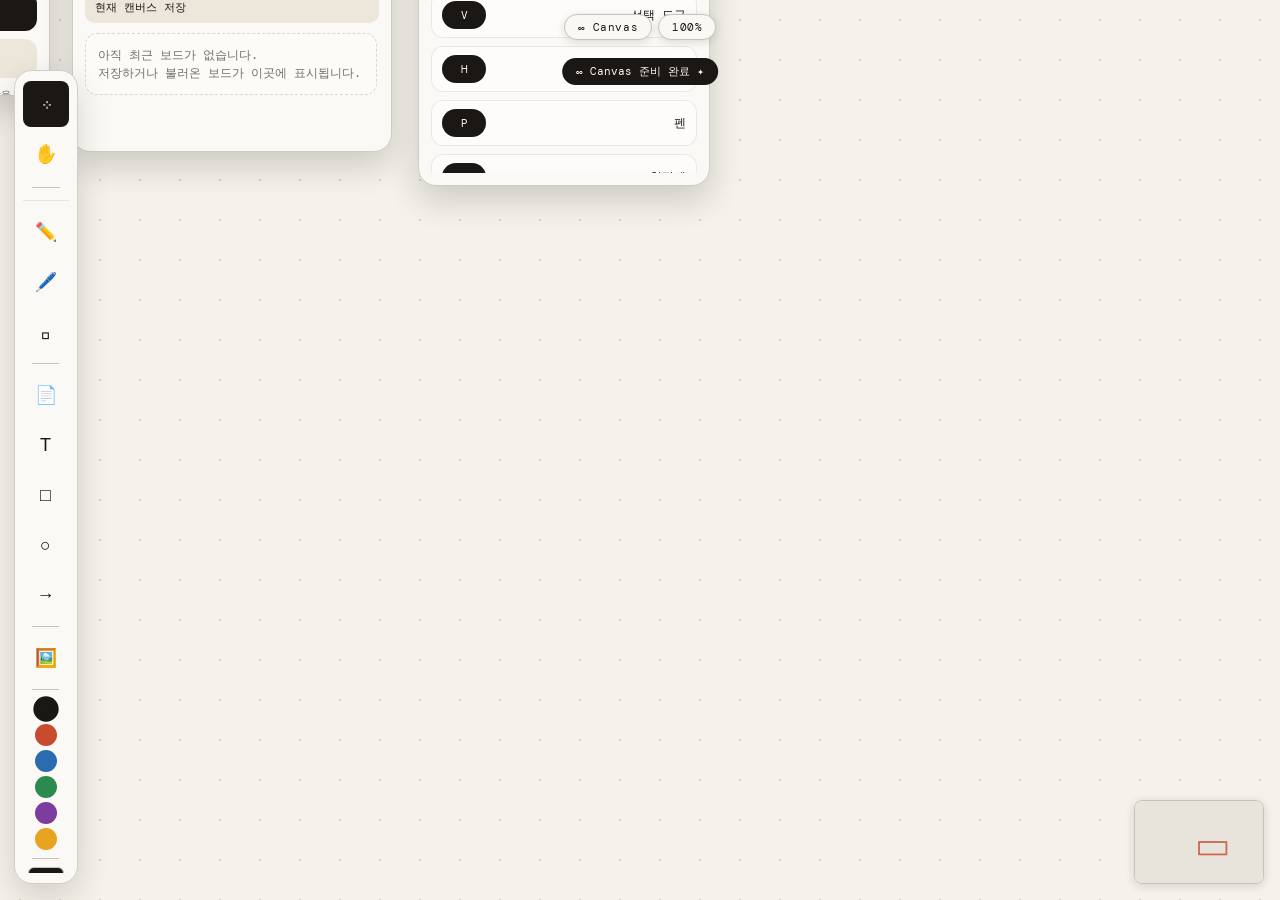
==== index.html @ 1beb87b6 "Refactor HTML comments and touch event handling" ====
<!DOCTYPE html>
<html lang="ko">
<head>
<meta charset="UTF-8">
<meta name="viewport" content="width=device-width, initial-scale=1.0, viewport-fit=cover, maximum-scale=1.0">
<meta name="apple-mobile-web-app-capable" content="yes">
<meta name="apple-mobile-web-app-status-bar-style" content="default">
<meta name="theme-color" content="#f5f2eb">
<title>∞ Canvas</title>
<style>
@import url('https://fonts.googleapis.com/css2?family=DM+Mono:wght@400;500&family=Fraunces:ital,opsz,wght@0,9..144,300;1,9..144,300&display=swap');

/* ══════════════════════════════════════════
   ROOT TOKENS
══════════════════════════════════════════ */
:root {
  --bg:#f5f2eb; --grid:#d8d3c8; --ink:#1a1714;
  --panel:#faf8f4; --border:#c8c3b8; --shadow:rgba(26,23,20,0.14);
  --accent:#c84b2f; --accent2:#2b6cb0;
  --tb-w: 60px;
  --tb-h: 60px;
  --safe-b: env(safe-area-inset-bottom, 0px);
  --safe-t: env(safe-area-inset-top,    0px);
  --safe-l: env(safe-area-inset-left,   0px);
  --safe-r: env(safe-area-inset-right,  0px);
}

*{margin:0;padding:0;box-sizing:border-box;}
html,body{width:100%;height:100%;overflow:hidden;}
body{
  font-family:'DM Mono',monospace;
  background:var(--bg);
  user-select:none;-webkit-user-select:none;
  touch-action:none;
  -webkit-tap-highlight-color:transparent;
}

#grid{
  position:fixed;inset:0;pointer-events:none;z-index:0;
  background-image:radial-gradient(circle,var(--grid) 1.5px,transparent 1.5px);
  background-size:40px 40px;
}
#viewport{position:fixed;overflow:hidden;z-index:1;}
#board{position:absolute;top:0;left:0;transform-origin:0 0;will-change:transform;}
#svg-layer{position:absolute;top:0;left:0;width:1px;height:1px;overflow:visible;pointer-events:none;}
#preview-canvas{position:fixed;pointer-events:none;z-index:500;}

#sel-rect{
  position:fixed;border:1.5px solid var(--accent2);
  background:rgba(43,108,176,0.08);pointer-events:none;
  display:none;z-index:600;border-radius:2px;
}
.el.lasso-hover>.el-body{outline:2px dashed var(--accent2);outline-offset:2px;}

.el{position:absolute;}
.el-body{width:100%;height:100%;border-radius:2px;}
.el-handles{display:none;position:absolute;inset:-1px;pointer-events:none;}
.el.selected>.el-body{outline:2px solid var(--accent2);outline-offset:2px;}
.el.selected>.el-handles{display:block;}

.h-move{position:absolute;inset:0;cursor:move;pointer-events:all;}
.h-resize{
  position:absolute;width:12px;height:12px;
  background:white;border:2px solid var(--accent2);border-radius:2px;pointer-events:all;
}
.h-resize.nw{top:-6px;left:-6px;cursor:nw-resize;}
.h-resize.ne{top:-6px;right:-6px;cursor:ne-resize;}
.h-resize.se{bottom:-6px;right:-6px;cursor:se-resize;}
.h-resize.sw{bottom:-6px;left:-6px;cursor:sw-resize;}
.h-resize.n{top:-6px;left:calc(50% - 6px);cursor:n-resize;}
.h-resize.s{bottom:-6px;left:calc(50% - 6px);cursor:s-resize;}
.h-resize.e{top:calc(50% - 6px);right:-6px;cursor:e-resize;}
.h-resize.w{top:calc(50% - 6px);left:-6px;cursor:w-resize;}

@media(pointer:coarse){
  .h-resize{width:20px;height:20px;}
  .h-resize.nw{top:-10px;left:-10px;}
  .h-resize.ne{top:-10px;right:-10px;}
  .h-resize.se{bottom:-10px;right:-10px;}
  .h-resize.sw{bottom:-10px;left:-10px;}
  .h-resize.n{top:-10px;left:calc(50% - 10px);}
  .h-resize.s{bottom:-10px;left:calc(50% - 10px);}
  .h-resize.e{top:calc(50% - 10px);right:-10px;}
  .h-resize.w{top:calc(50% - 10px);left:-10px;}
}

.sticky-body{
  padding:10px;display:flex;flex-direction:column;
  box-shadow:3px 5px 14px var(--shadow);min-width:120px;min-height:90px;
}
.sticky-bar{display:flex;justify-content:flex-end;gap:4px;margin-bottom:6px;flex-shrink:0;}
.sticky-btn{
  width:18px;height:18px;border:none;border-radius:50%;
  background:rgba(0,0,0,0.18);color:rgba(0,0,0,0.6);font-size:10px;cursor:pointer;
  display:flex;align-items:center;justify-content:center;
}
.sticky-btn:hover{opacity:.7;}
.sticky-body textarea{
  flex:1;border:none;background:transparent;resize:none;
  font-family:'Fraunces',serif;font-size:14px;font-weight:300;line-height:1.55;
  color:var(--ink);outline:none;cursor:text;min-height:60px;
}

.text-body{
  padding:4px 6px;min-width:60px;min-height:30px;white-space:pre-wrap;
  word-break:break-word;font-family:'Fraunces',serif;font-weight:300;
  line-height:1.4;outline:none;cursor:text;background:transparent;
}

.start-window{position:absolute;}
.start-window-body{
  width:100%;height:100%;display:flex;flex-direction:column;overflow:hidden;
  border-radius:18px;background:color-mix(in srgb, var(--panel) 92%, white 8%);
  border:1.5px solid color-mix(in srgb, var(--border) 85%, white 15%);
  box-shadow:0 14px 32px rgba(26,23,20,0.18);
  backdrop-filter:blur(10px);-webkit-backdrop-filter:blur(10px);
}
.start-window-header{
  display:flex;align-items:center;justify-content:space-between;gap:8px;
  padding:10px 12px;border-bottom:1px solid rgba(0,0,0,0.08);
  background:rgba(255,255,255,0.45);cursor:move;touch-action:none;
}
.start-window-title{font-size:13px;font-weight:500;letter-spacing:-0.02em;color:var(--ink);}
.start-window-close{
  width:24px;height:24px;border:none;border-radius:999px;cursor:pointer;
  background:rgba(0,0,0,0.08);color:var(--ink);font-size:12px;
  display:flex;align-items:center;justify-content:center;flex-shrink:0;
}
.start-window-content{padding:12px;display:flex;flex-direction:column;gap:10px;min-height:0;}
.start-window-note{
  font-family:'Fraunces',serif;font-size:14px;line-height:1.5;color:#4d463f;
}
.start-window-actions,.recent-toolbar{display:flex;flex-direction:column;gap:8px;}
.launch-btn{
  width:100%;border:none;border-radius:12px;padding:11px 12px;cursor:pointer;
  background:#ece6db;color:var(--ink);font-family:'DM Mono',monospace;font-size:12px;
  text-align:left;
}
.launch-btn.primary{background:var(--ink);color:var(--panel);}
.launch-btn.ghost{background:transparent;border:1px solid var(--border);}
.launch-btn.small{padding:8px 10px;font-size:11px;border-radius:10px;}
.recent-list{display:flex;flex-direction:column;gap:8px;overflow:auto;min-height:0;padding-right:2px;}
.recent-item{
  display:flex;align-items:center;justify-content:space-between;gap:10px;
  border:1px solid rgba(0,0,0,0.08);border-radius:12px;padding:10px;background:rgba(255,255,255,0.55);
}
.recent-main{min-width:0;display:flex;flex-direction:column;gap:4px;}
.recent-name{font-size:12px;color:var(--ink);white-space:nowrap;overflow:hidden;text-overflow:ellipsis;}
.recent-meta{font-size:10px;color:#756d64;}
.recent-actions{display:flex;gap:6px;flex-shrink:0;}
.recent-empty{
  border:1px dashed rgba(0,0,0,0.14);border-radius:12px;padding:12px;
  color:#756d64;font-size:12px;line-height:1.5;background:rgba(255,255,255,0.35);
}
.shortcut-list{display:flex;flex-direction:column;gap:8px;overflow:auto;min-height:0;}
.shortcut-row{
  display:flex;align-items:center;justify-content:space-between;gap:10px;
  border:1px solid rgba(0,0,0,0.08);border-radius:12px;padding:8px 10px;background:rgba(255,255,255,0.52);
}
.shortcut-key{
  display:inline-flex;align-items:center;justify-content:center;min-width:44px;height:28px;
  padding:0 10px;border-radius:999px;background:var(--ink);color:var(--panel);font-size:11px;
}
.shortcut-desc{font-size:12px;color:var(--ink);text-align:right;line-height:1.4;}

.image-body{display:block;width:100%;height:100%;object-fit:contain;pointer-events:none;border-radius:1px;}

.tbtn{
  display:flex;align-items:center;justify-content:center;
  border:none;border-radius:8px;background:transparent;
  cursor:pointer;font-size:16px;color:var(--ink);
  transition:background .12s,transform .1s;
  position:relative;flex-shrink:0;
  -webkit-tap-highlight-color:transparent;
}
.tbtn:active{transform:scale(.93);}
.tbtn.active{background:var(--ink);color:var(--panel);}

@media(hover:hover){
  .tbtn[data-tip]:hover{background:rgba(0,0,0,0.07);transform:translateY(-1px);}
  .tbtn[data-tip]:hover::after{
    content:attr(data-tip);position:absolute;
    background:var(--ink);color:var(--panel);font-size:10px;
    padding:3px 7px;border-radius:5px;white-space:nowrap;pointer-events:none;z-index:9999;
  }
}

.cdot{
  border-radius:50%;cursor:pointer;border:2px solid transparent;
  transition:transform .1s,border-color .1s;flex-shrink:0;
}
.cdot:hover{transform:scale(1.2);}
.cdot.active{border-color:var(--ink);transform:scale(1.15);}

.sbtn{
  display:flex;align-items:center;justify-content:center;
  border:1.5px solid var(--border);border-radius:6px;
  cursor:pointer;background:transparent;transition:background .12s;flex-shrink:0;
}
.sbtn:hover{background:rgba(0,0,0,0.07);}
.sbtn.active{background:var(--ink);}
.sbtn.active .sline{background:var(--panel);}
.sline{border-radius:99px;background:var(--ink);width:60%;}

.sep{background:var(--border);flex-shrink:0;}

#toolbar{
  position:fixed;
  left:calc(14px + var(--safe-l));
  top:calc(70px + var(--safe-t));
  z-index:1000;
  width:clamp(52px, 6.2vw, 64px);
  max-height:calc(100vh - var(--safe-t) - var(--safe-b) - 86px);
  background:color-mix(in srgb, var(--panel) 88%, white 12%);
  border:1.5px solid color-mix(in srgb, var(--border) 82%, white 18%);
  border-radius:18px;
  box-shadow:0 12px 32px rgba(26,23,20,0.16);
  backdrop-filter:blur(10px);
  -webkit-backdrop-filter:blur(10px);
  display:flex;
  flex-direction:column;
  align-items:stretch;
  gap:8px;
  padding:10px 8px;
  overflow:hidden;
}
#toolbar-fixed,#toolbar-scroll{display:flex;flex-direction:column;align-items:center;gap:4px;}
#toolbar-fixed{flex:0 0 auto;padding-bottom:8px;border-bottom:1px solid rgba(0,0,0,0.08);}
#toolbar-scroll{flex:1 1 auto;overflow-y:auto;overflow-x:hidden;scrollbar-width:none;padding-right:1px;}
#toolbar-scroll::-webkit-scrollbar{display:none;}
#toolbar .tbtn{width:clamp(40px, 4.8vw, 46px);height:clamp(40px, 4.8vw, 46px);font-size:clamp(15px, 1.8vw, 18px);}
#toolbar .tbtn[data-tip]:hover::after{left:calc(100% + 8px);top:50%;transform:translateY(-50%);}
#toolbar .cdot{width:clamp(18px, 2.1vw, 22px);height:clamp(18px, 2.1vw, 22px);}
#toolbar .sbtn{width:clamp(30px, 3.8vw, 36px);height:clamp(22px, 2.8vw, 28px);}
#toolbar .sep{width:60%;height:1px;margin:4px 0;}
#toolbar-fixed .sep{margin-top:6px;}

@media(max-width:1024px){
  #toolbar{
    left:calc(12px + var(--safe-l));
    top:calc(64px + var(--safe-t));
    width:58px;
    max-height:calc(100vh - var(--safe-t) - var(--safe-b) - 78px);
    border-radius:16px;
  }
  #toolbar .tbtn{width:42px;height:42px;font-size:17px;}
}

@media(max-width:767px){
  #toolbar{
    left:calc(10px + var(--safe-l));
    right:calc(10px + var(--safe-r));
    top:auto;
    bottom:calc(10px + var(--safe-b));
    width:auto;
    max-height:none;
    flex-direction:row;
    align-items:stretch;
    gap:8px;
    padding:8px 10px;
    border-radius:18px;
  }
  #toolbar-fixed{
    flex-direction:row;
    align-items:center;
    padding-bottom:0;
    padding-right:8px;
    border-bottom:none;
    border-right:1px solid rgba(0,0,0,0.08);
  }
  #toolbar-scroll{
    flex-direction:row;
    align-items:center;
    justify-content:flex-start;
    gap:3px;
    overflow-x:auto;
    overflow-y:hidden;
    padding-bottom:0;
  }
  #toolbar .tbtn{width:40px;height:40px;font-size:18px;flex-shrink:0;}
  #toolbar .cdot{width:22px;height:22px;flex-shrink:0;}
  #toolbar .sbtn{width:30px;height:30px;flex-shrink:0;}
  #toolbar .sep{width:1px;height:28px;margin:0 2px;}
  #toolbar-fixed .sep{margin:0 2px 0 6px;}
  #toolbar .tbtn[data-tip]:hover::after{display:none;}
}

#topbar{
  position:fixed;z-index:1000;
  display:flex;align-items:center;gap:6px;
  pointer-events:none;
}
#topbar>*{pointer-events:all;}

#topbar{
  top:calc(14px + var(--safe-t));
  left:0;
  right:0;
  justify-content:center;
}
.pill{
  background:var(--panel);border:1.5px solid var(--border);border-radius:999px;
  padding:5px 13px;font-size:11px;color:var(--ink);
  box-shadow:0 2px 8px var(--shadow);letter-spacing:.05em;white-space:nowrap;
}
#zoom-pill{cursor:pointer;min-width:54px;text-align:center;}
#zoom-pill:hover{background:rgba(0,0,0,0.06);}

@media(max-width:767px){
  #topbar{
    top:calc(10px + var(--safe-t));
    left:auto;
    right:calc(10px + var(--safe-r));
    justify-content:flex-end;
  }
  #title-pill{display:none;}
  .pill{padding:4px 10px;font-size:10px;}
}

#ctx{
  position:fixed;z-index:9999;background:var(--panel);
  border:1.5px solid var(--border);border-radius:10px;
  box-shadow:0 8px 30px var(--shadow);padding:6px;display:none;min-width:140px;
}
.citem{
  padding:9px 14px;border-radius:6px;cursor:pointer;font-size:13px;color:var(--ink);
  transition:background .1s;
}
.citem:hover,.citem:active{background:rgba(0,0,0,0.07);}
.citem.danger{color:var(--accent);}
.cdiv{height:1px;background:var(--border);margin:4px 0;}

#snack{
  position:fixed;left:50%;
  transform:translateX(-50%) translateY(-8px);
  background:var(--ink);color:var(--panel);
  font-size:11px;padding:6px 14px;border-radius:999px;
  opacity:0;transition:opacity .2s,transform .2s;
  z-index:9999;pointer-events:none;white-space:nowrap;
}
#snack.show{opacity:1;transform:translateX(-50%) translateY(0);}

#snack{top:58px;}
@media(max-width:767px){
  #snack{top:calc(50px + var(--safe-t));}
}

#minimap{
  position:fixed;right:16px;
  width:130px;height:84px;
  background:var(--panel);border:1.5px solid var(--border);border-radius:8px;
  overflow:hidden;box-shadow:0 2px 10px var(--shadow);z-index:999;
  bottom:16px;
}
@media(max-width:767px){
  #minimap{display:none;}
}

body[data-tool="pan"] #viewport{cursor:grab;}
body[data-tool="pan"].panning #viewport{cursor:grabbing;}
body[data-tool="pen"] #viewport,
body[data-tool="highlight"] #viewport,
body[data-tool="eraser"] #viewport,
body[data-tool="rect"] #viewport,
body[data-tool="circle"] #viewport,
body[data-tool="arrow"] #viewport{cursor:crosshair;}
body[data-tool="text"] #viewport{cursor:text;}
body[data-tool="select"] #viewport{cursor:default;}

#pen-panel{
  position:fixed;z-index:2000;
  background:color-mix(in srgb,var(--panel) 94%,white 6%);
  border:1.5px solid color-mix(in srgb,var(--border) 80%,white 20%);
  border-radius:16px;
  box-shadow:0 16px 48px rgba(26,23,20,0.20);
  backdrop-filter:blur(14px);-webkit-backdrop-filter:blur(14px);
  padding:14px 14px 16px;
  width:228px;
  display:none;flex-direction:column;gap:13px;
  font-size:11px;color:var(--ink);letter-spacing:.03em;
  opacity:0;transform:translateX(-6px) scale(.97);
  transition:opacity .15s,transform .15s;
  pointer-events:none;
}
#pen-panel.pp-open{
  display:flex;opacity:1;transform:none;pointer-events:all;
}
#pen-panel::before{
  content:'';position:absolute;
  top:22px;left:-7px;
  width:11px;height:11px;
  background:color-mix(in srgb,var(--panel) 94%,white 6%);
  border-left:1.5px solid color-mix(in srgb,var(--border) 80%,white 20%);
  border-bottom:1.5px solid color-mix(in srgb,var(--border) 80%,white 20%);
  transform:rotate(45deg);border-radius:0 0 0 3px;
}
@media(max-width:767px){
  #pen-panel{
    left:50%!important;top:auto!important;
    bottom:calc(78px + var(--safe-b));
    transform:translateX(-50%) scale(.97)!important;
    width:min(340px,92vw);
  }
  #pen-panel.pp-open{transform:translateX(-50%) scale(1)!important;}
  #pen-panel::before{display:none;}
}
.pp-title{
  display:flex;align-items:center;justify-content:space-between;
  padding-bottom:10px;border-bottom:1px solid var(--border);
  font-weight:500;font-size:11.5px;letter-spacing:.04em;
}
.pp-x{
  width:22px;height:22px;border:none;background:transparent;
  border-radius:50%;cursor:pointer;display:flex;align-items:center;justify-content:center;
  font-size:13px;color:color-mix(in srgb,var(--ink) 50%,transparent);
}
.pp-x:hover{background:rgba(0,0,0,0.08);}
.pp-sect{display:flex;flex-direction:column;gap:6px;width:100%;}
.pp-lbl{
  font-size:9px;letter-spacing:.1em;text-transform:uppercase;font-weight:500;
  color:color-mix(in srgb,var(--ink) 42%,transparent);
}
.pp-row{display:flex;align-items:center;gap:8px;}
.pp-row input[type=range]{
  flex:1;height:3px;-webkit-appearance:none;appearance:none;
  background:var(--border);border-radius:99px;outline:none;cursor:pointer;
}
.pp-row input[type=range]::-webkit-slider-thumb{
  -webkit-appearance:none;width:17px;height:17px;border-radius:50%;
  background:var(--ink);border:2.5px solid var(--panel);
  box-shadow:0 1px 5px rgba(0,0,0,.28);cursor:pointer;
}
.pp-row input[type=range]::-moz-range-thumb{
  width:17px;height:17px;border-radius:50%;background:var(--ink);
  border:2.5px solid var(--panel);box-shadow:0 1px 5px rgba(0,0,0,.28);
}
.pp-num{
  min-width:30px;text-align:right;font-size:11px;
  color:color-mix(in srgb,var(--ink) 60%,transparent);
  font-variant-numeric:tabular-nums;
}
.pp-chips{display:flex;gap:5px;flex-wrap:wrap;}
.pp-chip{
  padding:5px 9px;border-radius:8px;
  border:1.5px solid var(--border);
  font-size:10px;cursor:pointer;background:transparent;color:var(--ink);
  transition:background .12s,border-color .12s,color .12s;
  font-family:'DM Mono',monospace;
}
.pp-chip:hover{background:rgba(0,0,0,0.06);}
.pp-chip.pp-on{background:var(--ink);color:var(--panel);border-color:var(--ink);}
.pp-caps{display:flex;gap:5px;}
.pp-cap{
  flex:1;height:36px;border-radius:8px;
  border:1.5px solid var(--border);background:transparent;
  cursor:pointer;display:flex;flex-direction:column;
  align-items:center;justify-content:center;gap:2px;
  font-size:8.5px;color:var(--ink);font-family:'DM Mono',monospace;
  transition:background .12s,border-color .12s,color .12s;
}
.pp-cap:hover{background:rgba(0,0,0,0.06);}
.pp-cap.pp-on{background:var(--ink);color:var(--panel);border-color:var(--ink);}
.pp-cap svg{pointer-events:none;}
#pp-preview-wrap{
  width:100%;height:42px;border-radius:9px;
  border:1.5px solid var(--border);background:var(--bg);
  overflow:hidden;display:flex;align-items:center;justify-content:center;
}
#pp-preview-svg{width:100%;height:100%;}
#t-pen.active::after,#t-highlight.active::after,#t-eraser.active::after{
  content:'';position:absolute;bottom:5px;right:5px;
  width:5px;height:5px;border-radius:50%;
  background:var(--accent);opacity:.8;pointer-events:none;
}
</style>
</head>
<body data-tool="select">

<div id="grid"></div>
<canvas id="preview-canvas"></canvas>
<div id="sel-rect"></div>

<div id="topbar">
  <div class="pill" id="title-pill">∞ Canvas</div>
  <div class="pill" id="zoom-pill" onclick="resetView()">100%</div>
</div>

<div id="ctx">
  <div class="citem" onclick="ctxDo('front')">↑ 맨 앞으로</div>
  <div class="citem" onclick="ctxDo('back')">↓ 맨 뒤로</div>
  <div class="cdiv"></div>
  <div class="citem" onclick="ctxDo('dup')">⊞ 복제</div>
  <div class="cdiv"></div>
  <div class="citem danger" onclick="ctxDo('del')">✕ 삭제</div>
</div>

<div id="snack"></div>

<div id="viewport">
  <div id="board">
    <svg id="svg-layer"></svg>
  </div>
</div>

<canvas id="minimap" width="130" height="84"></canvas>

<!-- ══ PEN SETTINGS PANEL ══ -->
<div id="pen-panel">
  <div class="pp-title">
    <span id="pp-title-txt">✏️ 펜 설정</span>
    <button class="pp-x" onclick="closePenPanel()">✕</button>
  </div>

  <div class="pp-sect">
    <div class="pp-lbl">펜 안정화 (smoothing)</div>
    <div class="pp-row">
      <input type="range" id="pp-smooth" min="0" max="20" step="1" value="0" oninput="onPPChange()">
      <span class="pp-num" id="pp-smooth-v">0</span>
    </div>
    <div class="pp-chips" id="pp-sc">
      <button class="pp-chip pp-on" onclick="setPPSmooth(0,this)">없음</button>
      <button class="pp-chip"       onclick="setPPSmooth(5,this)">약간</button>
      <button class="pp-chip"       onclick="setPPSmooth(10,this)">보통</button>
      <button class="pp-chip"       onclick="setPPSmooth(18,this)">강함</button>
    </div>
  </div>

  <div class="pp-sect">
    <div class="pp-lbl">불투명도 (opacity)</div>
    <div class="pp-row">
      <input type="range" id="pp-opacity" min="5" max="100" step="5" value="100" oninput="onPPChange()">
      <span class="pp-num" id="pp-opacity-v">100%</span>
    </div>
  </div>

  <div class="pp-sect" id="pp-cap-sect">
    <div class="pp-lbl">선 끝 모양 (linecap)</div>
    <div class="pp-caps">
      <button class="pp-cap pp-on" data-cap="round"  onclick="setPPCap(this)">
        <svg width="30" height="10"><line x1="5" y1="5" x2="25" y2="5" stroke="currentColor" stroke-width="5" stroke-linecap="round"/></svg>
        <span>둥글게</span>
      </button>
      <button class="pp-cap" data-cap="square" onclick="setPPCap(this)">
        <svg width="30" height="10"><line x1="5" y1="5" x2="25" y2="5" stroke="currentColor" stroke-width="5" stroke-linecap="square"/></svg>
        <span>각지게</span>
      </button>
      <button class="pp-cap" data-cap="butt"   onclick="setPPCap(this)">
        <svg width="30" height="10"><line x1="7" y1="5" x2="23" y2="5" stroke="currentColor" stroke-width="5" stroke-linecap="butt"/></svg>
        <span>짧게</span>
      </button>
    </div>
  </div>

  <div class="pp-sect" id="pp-pressure-sect">
    <div class="pp-lbl">끝 처리 (taper)</div>
    <div class="pp-chips" id="pp-pc">
      <button class="pp-chip pp-on" data-pressure="none"  onclick="setPPPressure(this)">없음</button>
      <button class="pp-chip"       data-pressure="start" onclick="setPPPressure(this)">시작</button>
      <button class="pp-chip"       data-pressure="end"   onclick="setPPPressure(this)">끝</button>
      <button class="pp-chip"       data-pressure="both"  onclick="setPPPressure(this)">양쪽</button>
    </div>
  </div>

  <div class="pp-sect">
    <div class="pp-lbl">미리보기</div>
    <div id="pp-preview-wrap">
      <svg id="pp-preview-svg" viewBox="0 0 200 42" preserveAspectRatio="none">
        <path id="pp-preview-path"
          d="M10,30 Q30,10 50,22 Q70,34 90,18 Q110,8 130,22 Q150,34 170,16 Q185,8 192,14"
          fill="none" stroke="#1a1714" stroke-width="2"
          stroke-linecap="round" stroke-linejoin="round"/>
      </svg>
    </div>
  </div>
</div>

<!-- ══ TOOLBAR ══ -->
<div id="toolbar">
  <div id="toolbar-fixed">
    <button class="tbtn active" id="t-select" data-tip="선택 (V)" onclick="setTool('select')">⊹</button>
    <button class="tbtn" id="t-pan" data-tip="이동 (H)" onclick="setTool('pan')">✋</button>
    <div class="sep"></div>
  </div>
  <div id="toolbar-scroll">
    <button class="tbtn" id="t-pen"       data-tip="펜 (P) · 재클릭 → 설정"       onclick="setToolOrPanel('pen')">✏️</button>
    <button class="tbtn" id="t-highlight" data-tip="형광펜 (L) · 재클릭 → 설정"    onclick="setToolOrPanel('highlight')">🖊️</button>
    <button class="tbtn" id="t-eraser"    data-tip="지우개 (E) · 재클릭 → 설정"    onclick="setToolOrPanel('eraser')">◻</button>
    <div class="sep"></div>
    <button class="tbtn" id="t-sticky" data-tip="포스트잇 (S)"  onclick="addSticky()">📄</button>
    <button class="tbtn" id="t-text"   data-tip="텍스트 (T)"    onclick="setTool('text')">T</button>
    <button class="tbtn" id="t-rect"   data-tip="사각형 (R)"    onclick="setTool('rect')">□</button>
    <button class="tbtn" id="t-circle" data-tip="원 (C)"        onclick="setTool('circle')">○</button>
    <button class="tbtn" id="t-arrow"  data-tip="화살표 (A)"    onclick="setTool('arrow')">→</button>
    <div class="sep"></div>
    <button class="tbtn" data-tip="이미지" onclick="document.getElementById('img-in').click()">🖼️</button>
    <div class="sep"></div>
    <div class="cdot active" style="background:#1a1714" data-c="#1a1714" onclick="setColor(this)"></div>
    <div class="cdot" style="background:#c84b2f" data-c="#c84b2f" onclick="setColor(this)"></div>
    <div class="cdot" style="background:#2b6cb0" data-c="#2b6cb0" onclick="setColor(this)"></div>
    <div class="cdot" style="background:#2d8a4e" data-c="#2d8a4e" onclick="setColor(this)"></div>
    <div class="cdot" style="background:#7c3d9e" data-c="#7c3d9e" onclick="setColor(this)"></div>
    <div class="cdot" style="background:#e8a320" data-c="#e8a320" onclick="setColor(this)"></div>
    <div class="sep"></div>
    <button class="sbtn active" data-sw="2"  onclick="setStroke(this,2)"><div class="sline" style="height:2px"></div></button>
    <button class="sbtn"        data-sw="5"  onclick="setStroke(this,5)"><div class="sline" style="height:4px"></div></button>
    <button class="sbtn"        data-sw="10" onclick="setStroke(this,10)"><div class="sline" style="height:7px"></div></button>
    <div class="sep"></div>
    <button class="tbtn" data-tip="그리드 (G)"  onclick="toggleGrid()">⊞</button>
    <button class="tbtn" data-tip="저장 Ctrl+S" onclick="saveBoard()">💾</button>
    <button class="tbtn" data-tip="불러오기"     onclick="document.getElementById('load-in').click()">📂</button>
    <button class="tbtn" data-tip="전체 지우기"  onclick="clearAll()">🗑️</button>
  </div>
</div>

<input type="file" id="img-in"  accept="image/*"       style="display:none" onchange="handleImg(event)">
<input type="file" id="load-in" style="display:none" onchange="loadBoard(event)">

<script>
/* ════════════════════════════════════════════════════════
   GLOBALS
════════════════════════════════════════════════════════ */
const vp    = document.getElementById('viewport');
const board = document.getElementById('board');
const svgl  = document.getElementById('svg-layer');
const pCvs  = document.getElementById('preview-canvas');
const pCtx  = pCvs.getContext('2d');
const mmCvs = document.getElementById('minimap');
const mmCtx = mmCvs.getContext('2d');
const selRect = document.getElementById('sel-rect');

let T = {x:0, y:0, s:1};
let tool='select', color='#1a1714', sw=2;

const penCfg = { smooth:0, opacity:100, cap:'round', pressure:'none' };
let penPanelOpen = false;

let panning=false, panOrigin={x:0,y:0};
let drawing=false, drawPts=[], livePth=null, shapeA=null;
let dragging=null;
let resizing=null;
let selected=null;
let selectedEls=[];
let lasso=null;
let touchLasso=null;
let touchPanOrigin=null;
let ctxEl=null;
let strokes=[];
let zTop=10;
let gridOn=true;
let longPressTimer=null;

/* ════════════════════════════════════════════════════════
   RESPONSIVE LAYOUT
════════════════════════════════════════════════════════ */
const MOBILE_BP = 767;

function isMobile(){ return window.innerWidth <= MOBILE_BP; }

function syncLayout(){
  const tb = document.getElementById('toolbar');
  const mm = document.getElementById('minimap');
  const tbRect = tb.getBoundingClientRect();

  document.documentElement.style.setProperty('--tb-w', '0px');
  document.documentElement.style.setProperty('--tb-h', '0px');

  vp.style.cssText = `top:0;left:0;right:0;bottom:0;`;
  pCvs.style.cssText = `top:0;left:0;right:0;bottom:0;width:${window.innerWidth}px;height:${window.innerHeight}px;`;
  pCvs.width  = window.innerWidth;
  pCvs.height = window.innerHeight;

  if(mm){
    mm.style.bottom = isMobile() ? `${Math.ceil(tbRect.height) + 20}px` : '16px';
    mm.style.right = '16px';
  }

  updateGrid();
  updateMinimap();
}

window.addEventListener('resize', ()=>{ syncLayout(); });
window.addEventListener('orientationchange', ()=>setTimeout(syncLayout, 250));

/* ════════════════════════════════════════════════════════
   TRANSFORM
════════════════════════════════════════════════════════ */
function applyT(){
  board.style.transform = `translate(${T.x}px,${T.y}px) scale(${T.s})`;
  document.getElementById('zoom-pill').textContent = Math.round(T.s*100)+'%';
  updateGrid(); updateMinimap();
}
function getVpRect(){ return vp.getBoundingClientRect(); }
function s2b(sx,sy){
  const r=getVpRect();
  return {x:(sx-r.left-T.x)/T.s, y:(sy-r.top-T.y)/T.s};
}
function b2s(bx,by){
  const r=getVpRect();
  return {x:r.left+bx*T.s+T.x, y:r.top+by*T.s+T.y};
}
function resetView(){ T={x:0,y:0,s:1}; applyT(); }

function updateGrid(){
  const g = document.getElementById('grid');
  if(!gridOn){ g.style.display='none'; return; }
  g.style.display='block';
  const sz = 40*T.s;
  g.style.backgroundSize = `${sz}px ${sz}px`;
  g.style.backgroundPosition = `${T.x%sz}px ${T.y%sz}px`;
}
function toggleGrid(){ gridOn=!gridOn; updateGrid(); }

/* ════════════════════════════════════════════════════════
   TOOL / COLOR / STROKE
════════════════════════════════════════════════════════ */
function setTool(t){
  tool=t;
  document.body.setAttribute('data-tool',t);
  document.querySelectorAll('.tbtn[id^="t-"]').forEach(b=>b.classList.remove('active'));
  const btn=document.getElementById('t-'+t);
  if(btn) btn.classList.add('active');
  deselectAll(); closeCtx();
  closePenPanel();
}

function setToolOrPanel(t){
  if(tool===t){
    togglePenPanel(t);
  } else {
    setTool(t);
  }
}

/* ════════════════════════════════════════════════════════
   PEN SETTINGS PANEL
════════════════════════════════════════════════════════ */
function togglePenPanel(t){
  const pp=document.getElementById('pen-panel');
  if(penPanelOpen){ closePenPanel(); return; }
  openPenPanel(t);
}
function openPenPanel(t){
  const pp=document.getElementById('pen-panel');
  const titles={pen:'✏️ 펜 설정', highlight:'🖊️ 형광펜 설정', eraser:'◻ 지우개 설정'};
  document.getElementById('pp-title-txt').textContent = titles[t]||'설정';
  const isEraser = t==='eraser';
  document.getElementById('pp-smooth').closest('.pp-sect').style.display = isEraser?'none':'';
  document.getElementById('pp-opacity').closest('.pp-sect').style.display = isEraser?'none':'';
  document.getElementById('pp-cap-sect').style.display      = isEraser?'none':'';
  document.getElementById('pp-pressure-sect').style.display = isEraser?'none':'';
  document.querySelector('#pp-preview-wrap').parentElement.style.display = isEraser?'none':'';
  document.getElementById('pp-smooth').value  = penCfg.smooth;
  document.getElementById('pp-smooth-v').textContent = penCfg.smooth;
  document.getElementById('pp-opacity').value = penCfg.opacity;
  document.getElementById('pp-opacity-v').textContent = penCfg.opacity+'%';
  document.querySelectorAll('.pp-cap').forEach(c=>c.classList.toggle('pp-on', c.dataset.cap===penCfg.cap));
  document.querySelectorAll('#pp-pc .pp-chip').forEach(c=>c.classList.toggle('pp-on', c.dataset.pressure===penCfg.pressure));
  positionPenPanel(t);
  pp.style.display='flex';
  requestAnimationFrame(()=>{ pp.classList.add('pp-open'); });
  penPanelOpen=true;
  updatePPPreview();
}
function closePenPanel(){
  const pp=document.getElementById('pen-panel');
  pp.classList.remove('pp-open');
  setTimeout(()=>{ if(!penPanelOpen) pp.style.display='none'; },160);
  penPanelOpen=false;
}
function positionPenPanel(t){
  if(window.innerWidth<=767) return;
  const btn=document.getElementById('t-'+t);
  if(!btn) return;
  const br=btn.getBoundingClientRect();
  const pp=document.getElementById('pen-panel');
  pp.style.left=(br.right+10)+'px';
  pp.style.top = Math.min(br.top, window.innerHeight-500)+'px';
}
function onPPChange(){
  penCfg.smooth  = parseInt(document.getElementById('pp-smooth').value);
  penCfg.opacity = parseInt(document.getElementById('pp-opacity').value);
  document.getElementById('pp-smooth-v').textContent  = penCfg.smooth;
  document.getElementById('pp-opacity-v').textContent = penCfg.opacity+'%';
  const chips=[...document.querySelectorAll('#pp-sc .pp-chip')];
  const presets=[0,5,10,18];
  chips.forEach((c,i)=>c.classList.toggle('pp-on', presets[i]===penCfg.smooth));
  updatePPPreview();
}
function setPPSmooth(v,el){
  document.querySelectorAll('#pp-sc .pp-chip').forEach(c=>c.classList.remove('pp-on'));
  el.classList.add('pp-on');
  penCfg.smooth=v;
  document.getElementById('pp-smooth').value=v;
  document.getElementById('pp-smooth-v').textContent=v;
  updatePPPreview();
}
function setPPCap(el){
  document.querySelectorAll('.pp-cap').forEach(c=>c.classList.remove('pp-on'));
  el.classList.add('pp-on');
  penCfg.cap=el.dataset.cap;
  updatePPPreview();
}
function setPPPressure(el){
  document.querySelectorAll('#pp-pc .pp-chip').forEach(c=>c.classList.remove('pp-on'));
  el.classList.add('pp-on');
  penCfg.pressure=el.dataset.pressure;
  updatePPPreview();
}
function updatePPPreview(){
  const p=document.getElementById('pp-preview-path'); if(!p) return;
  const demoPts=[{x:10,y:30},{x:30,y:10},{x:50,y:22},{x:70,y:34},{x:90,y:18},{x:110,y:8},{x:130,y:22},{x:150,y:34},{x:170,y:16},{x:192,y:14}];
  const baseW = (tool==='highlight') ? sw*4 : sw;
  const col = (tool==='highlight') ? color+'99' : color;
  const opacity = penCfg.opacity/100;
  if(penCfg.pressure && penCfg.pressure!=='none'){
    p.setAttribute('d', buildTaperOutlinePath(demoPts, Math.max(2,baseW), penCfg.pressure));
    p.setAttribute('fill', col);
    p.setAttribute('fill-opacity', opacity);
    p.setAttribute('stroke', 'none');
    p.removeAttribute('stroke-opacity');
    p.removeAttribute('stroke-width');
    p.removeAttribute('stroke-linecap');
  } else {
    p.setAttribute('stroke',col);
    p.setAttribute('stroke-opacity',opacity);
    p.setAttribute('stroke-linecap',penCfg.cap);
    p.setAttribute('stroke-linejoin','round');
    p.setAttribute('stroke-width', Math.max(1,baseW));
    p.setAttribute('fill','none');
    p.removeAttribute('fill-opacity');
    p.setAttribute('d', pts2path(demoPts));
  }
}

function smoothPts(pts, level){
  if(level===0||pts.length<3) return pts;
  const out=[pts[0]];
  const k=Math.min(level,Math.floor(pts.length/2));
  for(let i=1;i<pts.length-1;i++){
    let sx=0,sy=0,cnt=0;
    for(let j=Math.max(0,i-k);j<=Math.min(pts.length-1,i+k);j++){
      sx+=pts[j].x; sy+=pts[j].y; cnt++;
    }
    out.push({x:sx/cnt,y:sy/cnt});
  }
  out.push(pts[pts.length-1]);
  return out;
}

function setColor(el){
  document.querySelectorAll('.cdot').forEach(d=>d.classList.remove('active'));
  el.classList.add('active'); color=el.dataset.c;
}
function setStroke(el,v){
  document.querySelectorAll('.sbtn').forEach(b=>b.classList.remove('active'));
  el.classList.add('active'); sw=v;
}

/* ════════════════════════════════════════════════════════
   SELECTION
════════════════════════════════════════════════════════ */
function select(el, additive=false){
  if(!additive) deselectAll();
  if(selectedEls.includes(el)) return;
  selectedEls.push(el);
  selected=el;
  el.classList.add('selected');
  el.querySelector('.el-handles').style.display='block';
}
function deselectAll(){
  selectedEls.forEach(el=>{
    el.classList.remove('selected');
    el.querySelector('.el-handles').style.display='none';
  });
  selectedEls=[]; selected=null;
}

/* ════════════════════════════════════════════════════════
   LASSO
════════════════════════════════════════════════════════ */
function showSelRect(l){
  const x=Math.min(l.x0,l.x1), y=Math.min(l.y0,l.y1);
  const w=Math.abs(l.x1-l.x0), h=Math.abs(l.y1-l.y0);
  selRect.style.cssText=`display:block;left:${x}px;top:${y}px;width:${w}px;height:${h}px;`;
}
function hideSelRect(){ selRect.style.display='none'; }
function highlightLasso(l){
  const sx=Math.min(l.x0,l.x1), sy=Math.min(l.y0,l.y1);
  const ex=Math.max(l.x0,l.x1), ey=Math.max(l.y0,l.y1);
  board.querySelectorAll('.el').forEach(el=>{
    const bx=parseFloat(el.style.left), by=parseFloat(el.style.top);
    const bw=parseFloat(el.style.width), bh=parseFloat(el.style.height);
    const s2=b2s(bx,by), se=b2s(bx+bw,by+bh);
    el.classList.toggle('lasso-hover', se.x>sx&&s2.x<ex&&se.y>sy&&s2.y<ey);
  });
}
function finalizeLasso(l){
  const sx=Math.min(l.x0,l.x1), sy=Math.min(l.y0,l.y1);
  const ex=Math.max(l.x0,l.x1), ey=Math.max(l.y0,l.y1);
  deselectAll();
  if(ex-sx<5 && ey-sy<5) return;
  board.querySelectorAll('.el').forEach(el=>{
    el.classList.remove('lasso-hover');
    const bx=parseFloat(el.style.left), by=parseFloat(el.style.top);
    const bw=parseFloat(el.style.width), bh=parseFloat(el.style.height);
    const s2=b2s(bx,by), se=b2s(bx+bw,by+bh);
    if(se.x>sx&&s2.x<ex&&se.y>sy&&s2.y<ey) select(el,true);
  });
}

/* ════════════════════════════════════════════════════════
   WHEEL ZOOM
════════════════════════════════════════════════════════ */
vp.addEventListener('wheel',e=>{
  e.preventDefault(); closeCtx();
  const f = e.deltaY<0 ? 1.09 : 0.92;
  const ns = Math.min(8, Math.max(0.08, T.s*f));
  const r=getVpRect();
  const lx=e.clientX-r.left, ly=e.clientY-r.top;
  T.x = lx-(lx-T.x)*(ns/T.s);
  T.y = ly-(ly-T.y)*(ns/T.s);
  T.s=ns; applyT();
},{passive:false});

/* ════════════════════════════════════════════════════════
   MOUSE — DOWN / MOVE / UP
════════════════════════════════════════════════════════ */
vp.addEventListener('mousedown',e=>{
  if(e.button===2) return;
  closeCtx();
  if(e.button===1 || tool==='pan'){
    panning=true;
    const r=getVpRect();
    panOrigin={x:e.clientX-r.left-T.x, y:e.clientY-r.top-T.y};
    document.body.classList.add('panning');
    e.preventDefault(); return;
  }
  const bp=s2b(e.clientX,e.clientY);
  if(tool==='pen'||tool==='highlight'){
    drawing=true; drawPts=[bp];
    livePth=mkSvg('path');
    livePth.setAttribute('fill','none');
    const col = tool==='highlight'?color+'99':color;
    livePth.setAttribute('stroke', col);
    livePth.setAttribute('stroke-opacity', penCfg.opacity/100);
    livePth.setAttribute('stroke-width', tool==='highlight'?sw*4:sw);
    livePth.setAttribute('stroke-linecap', penCfg.cap||'round');
    livePth.setAttribute('stroke-linejoin','round');
    svgl.appendChild(livePth); return;
  }
  if(tool==='eraser'){drawing=true; eraseAt(bp); return;}
  if(tool==='rect'||tool==='circle'||tool==='arrow'){drawing=true; shapeA=bp; return;}
  if(tool==='text'){ addText(bp); return; }
  if(tool==='select'){
    if(!e.target.closest('.el')){
      deselectAll();
      lasso={x0:e.clientX,y0:e.clientY,x1:e.clientX,y1:e.clientY};
      showSelRect(lasso);
      e.preventDefault();
    }
  }
});

window.addEventListener('mousemove',e=>{
  if(panning){
    const r=getVpRect();
    T.x=e.clientX-r.left-panOrigin.x; T.y=e.clientY-r.top-panOrigin.y; applyT(); return;
  }
  if(dragging){
    const bp=s2b(e.clientX,e.clientY);
    if(dragging.els){
      dragging.els.forEach(d=>{ d.el.style.left=(bp.x-d.ox)+'px'; d.el.style.top=(bp.y-d.oy)+'px'; });
    } else {
      dragging.el.style.left=(bp.x-dragging.ox)+'px';
      dragging.el.style.top =(bp.y-dragging.oy)+'px';
    }
    updateMinimap(); return;
  }
  if(resizing){ doResize(e.clientX,e.clientY); return; }
  if(lasso){ lasso.x1=e.clientX; lasso.y1=e.clientY; showSelRect(lasso); highlightLasso(lasso); return; }
  if(!drawing) return;
  const bp=s2b(e.clientX,e.clientY);
  if(tool==='pen'||tool==='highlight'){ drawPts.push(bp); if(livePth) livePth.setAttribute('d',pts2path(drawPts)); }
  if(tool==='eraser') eraseAt(bp);
  if((tool==='rect'||tool==='circle'||tool==='arrow')&&shapeA) previewShape(shapeA,bp);
});

window.addEventListener('mouseup',e=>{
  document.body.classList.remove('panning');
  if(panning){ panning=false; return; }
  if(dragging){ dragging=null; updateMinimap(); return; }
  if(resizing){ resizing=null; updateMinimap(); return; }
  if(lasso){ finalizeLasso(lasso); lasso=null; hideSelRect(); return; }
  if(!drawing) return;
  drawing=false;
  pCtx.clearRect(0,0,pCvs.width,pCvs.height);
  if(tool==='pen'||tool==='highlight'){
    commitFreehandStroke(drawPts);
  }
  if((tool==='rect'||tool==='circle'||tool==='arrow')&&shapeA){
    const bp=s2b(e.clientX,e.clientY);
    if(Math.abs(bp.x-shapeA.x)>4||Math.abs(bp.y-shapeA.y)>4) finalizeShape(shapeA,bp);
    shapeA=null;
  }
});

/* ════════════════════════════════════════════════════════
   CONTEXT MENU
════════════════════════════════════════════════════════ */
vp.addEventListener('contextmenu',e=>{
  e.preventDefault();
  const el=e.target.closest('.el');
  if(el) showCtxMenu(el, e.clientX, e.clientY);
});
document.addEventListener('click',()=>closeCtx());
function showCtxMenu(el,cx,cy){
  ctxEl=el;
  const m=document.getElementById('ctx');
  const mw=150, mh=160;
  let lx=cx, ly=cy;
  if(lx+mw>innerWidth)  lx=innerWidth-mw-8;
  if(ly+mh>innerHeight) ly=cy-mh-8;
  m.style.left=lx+'px'; m.style.top=ly+'px'; m.style.display='block';
}
function closeCtx(){ document.getElementById('ctx').style.display='none'; }
function ctxDo(a){
  if(!ctxEl) return; closeCtx();
  if(a==='del'){
    const targets=selectedEls.length>0?[...selectedEls]:[ctxEl];
    targets.forEach(e=>e.remove());
    selectedEls=[]; selected=null; updateMinimap();
  }
  if(a==='dup') duplicateEl(ctxEl);
  if(a==='front') ctxEl.style.zIndex=++zTop;
  if(a==='back')  ctxEl.style.zIndex=1;
}

/* ════════════════════════════════════════════════════════
   LONG-PRESS (mobile context menu)
════════════════════════════════════════════════════════ */
function startLongPress(target,cx,cy){
  longPressTimer=setTimeout(()=>{
    const el=target.closest('.el');
    if(el) showCtxMenu(el, cx, cy);
  },500);
}
function cancelLongPress(){ clearTimeout(longPressTimer); longPressTimer=null; }

/* ════════════════════════════════════════════════════════
   SVG HELPERS
════════════════════════════════════════════════════════ */
function mkSvg(tag){ return document.createElementNS('http://www.w3.org/2000/svg',tag); }
function setAttrs(el,attrs){ for(const[k,v] of Object.entries(attrs)) el.setAttribute(k,v); }
function pts2path(pts){
  if(pts.length<2) return '';
  let d=`M${pts[0].x},${pts[0].y}`;
  for(let i=1;i<pts.length;i++){
    const p=pts[i-1],c=pts[i];
    d+=` Q${p.x},${p.y} ${(p.x+c.x)/2},${(p.y+c.y)/2}`;
  }
  return d;
}
function taperMul(t, mode){
  const min=0.18, edge=0.22;
  if(mode==='start') return t<edge ? min + (1-min)*(t/edge) : 1;
  if(mode==='end')   return t>1-edge ? min + (1-min)*((1-t)/edge) : 1;
  if(mode==='both'){
    if(t<edge) return min + (1-min)*(t/edge);
    if(t>1-edge) return min + (1-min)*((1-t)/edge);
    return 1;
  }
  return 1;
}
function buildTaperOutlinePath(pts, width, mode){
  if(pts.length<2) return '';
  const left=[], right=[];
  for(let i=0;i<pts.length;i++){
    const prev=pts[Math.max(0,i-1)], next=pts[Math.min(pts.length-1,i+1)];
    let dx=next.x-prev.x, dy=next.y-prev.y;
    const len=Math.hypot(dx,dy)||1;
    dx/=len; dy/=len;
    const nx=-dy, ny=dx;
    const hw=Math.max(0.8, (width*taperMul(i/(pts.length-1), mode))/2);
    left.push({x:pts[i].x + nx*hw, y:pts[i].y + ny*hw});
    right.push({x:pts[i].x - nx*hw, y:pts[i].y - ny*hw});
  }
  const ring=[...left, ...right.reverse()];
  let d=`M${ring[0].x},${ring[0].y}`;
  for(let i=1;i<ring.length;i++) d+=` L${ring[i].x},${ring[i].y}`;
  d+=' Z';
  return d;
}
function buildFreehandStrokeSpec(pts){
  const baseW = (tool==='highlight') ? sw*4 : sw;
  const col = (tool==='highlight') ? color+'99' : color;
  const opacity = penCfg.opacity/100;
  const cap = penCfg.cap||'round';
  if(penCfg.pressure && penCfg.pressure!=='none'){
    return {
      kind:'taper-path',
      attrs:{d:buildTaperOutlinePath(pts, Math.max(1,baseW), penCfg.pressure), fill:col, 'fill-opacity':opacity, stroke:'none'}
    };
  }
  return {
    kind:'path',
    attrs:{d:pts2path(pts), stroke:col, 'stroke-opacity':opacity, 'stroke-width':baseW, fill:'none', 'stroke-linecap':cap, 'stroke-linejoin':'round'}
  };
}
function commitFreehandStroke(pts){
  if(pts.length<=1){ if(livePth && livePth.parentNode) svgl.removeChild(livePth); livePth=null; drawPts=[]; return; }
  const smoothed = smoothPts(pts, penCfg.smooth);
  const spec = buildFreehandStrokeSpec(smoothed);
  let finalEl = livePth;
  if(spec.kind==='taper-path'){
    if(finalEl && finalEl.parentNode) svgl.removeChild(finalEl);
    finalEl = mkSvg('path');
    setAttrs(finalEl, spec.attrs);
    svgl.appendChild(finalEl);
  } else {
    finalEl && setAttrs(finalEl, spec.attrs);
  }
  strokes.push({kind:spec.kind, attrs:spec.attrs, svgEl:finalEl});
  livePth=null; drawPts=[];
}

function previewShape(a,b){
  pCtx.clearRect(0,0,pCvs.width,pCvs.height);
  const cr=pCvs.getBoundingClientRect();
  const sa=b2s(a.x,a.y), sb=b2s(b.x,b.y);
  const ssa={x:sa.x-cr.left, y:sa.y-cr.top};
  const ssb={x:sb.x-cr.left, y:sb.y-cr.top};
  pCtx.save();
  pCtx.strokeStyle=color; pCtx.lineWidth=sw*T.s; pCtx.lineCap='round'; pCtx.lineJoin='round';
  if(tool==='rect') pCtx.strokeRect(ssa.x,ssa.y,ssb.x-ssa.x,ssb.y-ssa.y);
  if(tool==='circle'){
    const rx=(ssb.x-ssa.x)/2,ry=(ssb.y-ssa.y)/2;
    pCtx.beginPath(); pCtx.ellipse(ssa.x+rx,ssa.y+ry,Math.abs(rx),Math.abs(ry),0,0,Math.PI*2); pCtx.stroke();
  }
  if(tool==='arrow'){
    pCtx.beginPath(); pCtx.moveTo(ssa.x,ssa.y); pCtx.lineTo(ssb.x,ssb.y); pCtx.stroke();
    const ang=Math.atan2(ssb.y-ssa.y,ssb.x-ssa.x), hl=(12+sw*2)*T.s;
    pCtx.beginPath();
    pCtx.moveTo(ssb.x,ssb.y); pCtx.lineTo(ssb.x-hl*Math.cos(ang-.45),ssb.y-hl*Math.sin(ang-.45));
    pCtx.moveTo(ssb.x,ssb.y); pCtx.lineTo(ssb.x-hl*Math.cos(ang+.45),ssb.y-hl*Math.sin(ang+.45));
    pCtx.stroke();
  }
  pCtx.restore();
}

function finalizeShape(a,b){
  if(tool==='rect'){
    const x=Math.min(a.x,b.x),y=Math.min(a.y,b.y),w=Math.abs(b.x-a.x),h=Math.abs(b.y-a.y);
    const el=mkSvg('rect');
    const attrs={x,y,width:w,height:h,fill:'none',stroke:color,'stroke-width':sw,'stroke-linecap':'round'};
    setAttrs(el,attrs); svgl.appendChild(el); strokes.push({kind:'rect',attrs,svgEl:el});
  }
  if(tool==='circle'){
    const cx=(a.x+b.x)/2,cy=(a.y+b.y)/2,rx=Math.abs(b.x-a.x)/2,ry=Math.abs(b.y-a.y)/2;
    const el=mkSvg('ellipse');
    const attrs={cx,cy,rx,ry,fill:'none',stroke:color,'stroke-width':sw};
    setAttrs(el,attrs); svgl.appendChild(el); strokes.push({kind:'ellipse',attrs,svgEl:el});
  }
  if(tool==='arrow'){
    const g=mkSvg('g'), line=mkSvg('line');
    setAttrs(line,{x1:a.x,y1:a.y,x2:b.x,y2:b.y,stroke:color,'stroke-width':sw,'stroke-linecap':'round'});
    const ang=Math.atan2(b.y-a.y,b.x-a.x),hl=12+sw*2;
    const d=`M${b.x},${b.y} L${b.x-hl*Math.cos(ang-.45)},${b.y-hl*Math.sin(ang-.45)} M${b.x},${b.y} L${b.x-hl*Math.cos(ang+.45)},${b.y-hl*Math.sin(ang+.45)}`;
    const path=mkSvg('path');
    setAttrs(path,{d,stroke:color,'stroke-width':sw,'stroke-linecap':'round',fill:'none'});
    g.appendChild(line); g.appendChild(path); svgl.appendChild(g);
    strokes.push({kind:'arrow',svgEl:g,attrs:{x1:a.x,y1:a.y,x2:b.x,y2:b.y,stroke:color,'stroke-width':sw,hl,d}});
  }
  updateMinimap();
}

/* ════════════════════════════════════════════════════════
   ERASER
════════════════════════════════════════════════════════ */
function eraseAt(bp){
  const r=18/T.s;
  for(let i=strokes.length-1;i>=0;i--){
    try{
      const bb=strokes[i].svgEl.getBBox();
      if(bp.x>=bb.x-r&&bp.x<=bb.x+bb.width+r&&bp.y>=bb.y-r&&bp.y<=bb.y+bb.height+r){
        svgl.removeChild(strokes[i].svgEl); strokes.splice(i,1);
      }
    }catch(e){}
  }
}

/* ════════════════════════════════════════════════════════
   ELEMENT SYSTEM
════════════════════════════════════════════════════════ */
function makeEl(x,y,w,h){
  const el=document.createElement('div');
  el.className='el';
  el.style.cssText=`left:${x}px;top:${y}px;width:${w}px;height:${h}px;z-index:${++zTop};`;
  return el;
}

function addHandles(el){
  const hc=document.createElement('div');
  hc.className='el-handles';

  const mv=document.createElement('div'); mv.className='h-move';
  function startMove(cx,cy){
    if(tool!=='select') return;
    if(!selectedEls.includes(el)){ deselectAll(); select(el); }
    el.style.zIndex=++zTop;
    const bp=s2b(cx,cy);
    if(selectedEls.length>1){
      dragging={els:selectedEls.map(e2=>({el:e2,ox:bp.x-parseFloat(e2.style.left),oy:bp.y-parseFloat(e2.style.top)}))};
    } else {
      dragging={el,ox:bp.x-parseFloat(el.style.left),oy:bp.y-parseFloat(el.style.top)};
    }
  }
  mv.addEventListener('mousedown',e=>{ if(e.button!==0) return; e.stopPropagation(); e.preventDefault(); startMove(e.clientX,e.clientY); });
  mv.addEventListener('touchstart',e=>{ if(e.touches.length!==1) return; e.stopPropagation(); e.preventDefault(); startMove(e.touches[0].clientX,e.touches[0].clientY); cancelLongPress(); },{passive:false});
  hc.appendChild(mv);

  ['nw','n','ne','e','se','s','sw','w'].forEach(dir=>{
    const rh=document.createElement('div'); rh.className=`h-resize ${dir}`;
    function startResize(cx,cy){
      const r0={x:parseFloat(el.style.left),y:parseFloat(el.style.top),w:parseFloat(el.style.width),h:parseFloat(el.style.height)};
      resizing={el,dir,r0,m0:s2b(cx,cy)};
    }
    rh.addEventListener('mousedown',e=>{ e.stopPropagation(); e.preventDefault(); startResize(e.clientX,e.clientY); });
    rh.addEventListener('touchstart',e=>{ if(e.touches.length!==1) return; e.stopPropagation(); e.preventDefault(); startResize(e.touches[0].clientX,e.touches[0].clientY); },{passive:false});
    hc.appendChild(rh);
  });
  el.appendChild(hc);
}

function doResize(cx,cy){
  if(!resizing) return;
  const {el,dir,r0,m0}=resizing;
  const cur=s2b(cx,cy), dx=cur.x-m0.x, dy=cur.y-m0.y;
  let {x,y,w,h}=r0;
  const MW=60,MH=40;
  if(dir.includes('e')){w=Math.max(MW,r0.w+dx);}
  if(dir.includes('s')){h=Math.max(MH,r0.h+dy);}
  if(dir.includes('w')){ const nw=Math.max(MW,r0.w-dx); x=r0.x+r0.w-nw; w=nw; }
  if(dir.includes('n')){ const nh=Math.max(MH,r0.h-dy); y=r0.y+r0.h-nh; h=nh; }
  el.style.left=x+'px'; el.style.top=y+'px'; el.style.width=w+'px'; el.style.height=h+'px';
}

function attachSelectClick(el){
  el.addEventListener('mousedown',e=>{
    if(tool!=='select') return;
    e.stopPropagation();
    const add=e.shiftKey||e.metaKey||e.ctrlKey;
    if(!add && !selectedEls.includes(el)) deselectAll();
    select(el, add || selectedEls.includes(el));
    el.style.zIndex=++zTop;
    const bp=s2b(e.clientX,e.clientY);
    if(selectedEls.length>1){
      dragging={els:selectedEls.map(e2=>({el:e2,ox:bp.x-parseFloat(e2.style.left),oy:bp.y-parseFloat(e2.style.top)}))};
    } else {
      dragging={el,ox:bp.x-parseFloat(el.style.left),oy:bp.y-parseFloat(el.style.top)};
    }
    e.preventDefault();
  });
  el.addEventListener('touchstart',e=>{
    if(tool!=='select'||e.touches.length!==1) return;
    e.stopPropagation();
    const t=e.touches[0];
    startLongPress(e.target, t.clientX, t.clientY);
    if(!selectedEls.includes(el)) deselectAll();
    select(el,false);
    el.style.zIndex=++zTop;
    const bp=s2b(t.clientX,t.clientY);
    if(selectedEls.length>1){
      dragging={els:selectedEls.map(e2=>({el:e2,ox:bp.x-parseFloat(e2.style.left),oy:bp.y-parseFloat(e2.style.top)}))};
    } else {
      dragging={el,ox:bp.x-parseFloat(el.style.left),oy:bp.y-parseFloat(el.style.top)};
    }
    e.preventDefault();
  },{passive:false});
}

/* ════════════════════════════════════════════════════════
   TOUCH EVENTS (global — pan / draw / lasso)
   ★ 1-finger: tool action (draw, lasso, etc.)
════════════════════════════════════════════════════════ */
vp.addEventListener('touchstart',e=>{
  cancelLongPress();
  if(e.touches.length===2) return; // pinch handled separately below
  if(e.touches.length!==1) return;
  const t=e.touches[0];
  closeCtx();

  if(tool==='pan'){
    const r=getVpRect();
    touchPanOrigin={x:t.clientX-r.left-T.x, y:t.clientY-r.top-T.y};
    document.body.classList.add('panning');
    e.preventDefault(); return;
  }
  const bp=s2b(t.clientX,t.clientY);
  if(tool==='pen'||tool==='highlight'){
    drawing=true; drawPts=[bp];
    livePth=mkSvg('path');
    livePth.setAttribute('fill','none');
    livePth.setAttribute('stroke',tool==='highlight'?color+'99':color);
    livePth.setAttribute('stroke-opacity', penCfg.opacity/100);
    livePth.setAttribute('stroke-width',tool==='highlight'?sw*4:sw);
    livePth.setAttribute('stroke-linecap', penCfg.cap||'round');
    livePth.setAttribute('stroke-linejoin','round');
    svgl.appendChild(livePth); e.preventDefault(); return;
  }
  if(tool==='eraser'){ drawing=true; eraseAt(bp); e.preventDefault(); return; }
  if(tool==='rect'||tool==='circle'||tool==='arrow'){ drawing=true; shapeA=bp; e.preventDefault(); return; }
  if(tool==='text'){ addText(bp); e.preventDefault(); return; }
  if(tool==='select'){
    if(!e.target.closest('.el')){
      deselectAll();
      touchLasso={x0:t.clientX,y0:t.clientY,x1:t.clientX,y1:t.clientY};
      startLongPress(e.target, t.clientX, t.clientY);
      showSelRect(touchLasso);
      e.preventDefault();
    }
  }
},{passive:false});

window.addEventListener('touchmove',e=>{
  if(e.touches.length===2) return; // handled by pinch handler
  if(e.touches.length!==1) return;
  cancelLongPress();
  const t=e.touches[0];
  if(touchPanOrigin){
    const r=getVpRect();
    T.x=t.clientX-r.left-touchPanOrigin.x; T.y=t.clientY-r.top-touchPanOrigin.y; applyT(); e.preventDefault(); return;
  }
  if(dragging){
    const bp=s2b(t.clientX,t.clientY);
    if(dragging.els){ dragging.els.forEach(d=>{ d.el.style.left=(bp.x-d.ox)+'px'; d.el.style.top=(bp.y-d.oy)+'px'; }); }
    else { dragging.el.style.left=(bp.x-dragging.ox)+'px'; dragging.el.style.top=(bp.y-dragging.oy)+'px'; }
    updateMinimap(); e.preventDefault(); return;
  }
  if(resizing){ doResize(t.clientX,t.clientY); updateMinimap(); e.preventDefault(); return; }
  if(touchLasso){ touchLasso.x1=t.clientX; touchLasso.y1=t.clientY; showSelRect(touchLasso); highlightLasso(touchLasso); e.preventDefault(); return; }
  if(!drawing) return;
  e.preventDefault();
  const bp=s2b(t.clientX,t.clientY);
  if(tool==='pen'||tool==='highlight'){ drawPts.push(bp); if(livePth) livePth.setAttribute('d',pts2path(drawPts)); }
  if(tool==='eraser') eraseAt(bp);
  if((tool==='rect'||tool==='circle'||tool==='arrow')&&shapeA) previewShape(shapeA,bp);
},{passive:false});

window.addEventListener('touchend',e=>{
  cancelLongPress();
  document.body.classList.remove('panning');
  if(touchPanOrigin){ touchPanOrigin=null; return; }
  if(dragging){ dragging=null; updateMinimap(); return; }
  if(resizing){ resizing=null; updateMinimap(); return; }
  if(touchLasso){ finalizeLasso(touchLasso); touchLasso=null; hideSelRect(); return; }
  if(!drawing) return;
  drawing=false;
  pCtx.clearRect(0,0,pCvs.width,pCvs.height);
  const lastT=e.changedTouches[0];
  if(tool==='pen'||tool==='highlight'){
    commitFreehandStroke(drawPts);
  }
  if((tool==='rect'||tool==='circle'||tool==='arrow')&&shapeA){
    const bp=s2b(lastT.clientX,lastT.clientY);
    if(Math.abs(bp.x-shapeA.x)>4||Math.abs(bp.y-shapeA.y)>4) finalizeShape(shapeA,bp);
    shapeA=null;
  }
});

/* ════════════════════════════════════════════════════════
   ★ PINCH ZOOM + TWO-FINGER PAN (UPDATED)
   ─────────────────────────────────────────────────────
   Two fingers:
     • distance change → zoom (pinch)
     • midpoint change → pan  (two-finger drag)
   Both happen simultaneously for a natural feel.
════════════════════════════════════════════════════════ */
let pinchDist  = null;   // distance between two fingers
let pinchMid   = null;   // {x, y} midpoint of two fingers (screen coords)
let pinchActive = false; // true while a two-finger gesture is in progress

/* Cancel any single-finger action that was in progress when a second
   finger lands, so drawing/lasso don't interfere with pan/zoom.       */
function cancelSingleFingerActions(){
  // Abort drawing
  if(drawing){
    drawing=false;
    if(livePth && livePth.parentNode) svgl.removeChild(livePth);
    livePth=null; drawPts=[]; shapeA=null;
    pCtx.clearRect(0,0,pCvs.width,pCvs.height);
  }
  // Abort lasso
  if(touchLasso){ touchLasso=null; hideSelRect(); }
  // Abort single-finger pan
  if(touchPanOrigin){ touchPanOrigin=null; document.body.classList.remove('panning'); }
  // Abort element drag / resize
  if(dragging) dragging=null;
  if(resizing) resizing=null;
  cancelLongPress();
}

vp.addEventListener('touchstart',e=>{
  if(e.touches.length===2){
    cancelSingleFingerActions();

    const t0=e.touches[0], t1=e.touches[1];
    pinchDist = Math.hypot(t0.clientX-t1.clientX, t0.clientY-t1.clientY);
    pinchMid  = { x:(t0.clientX+t1.clientX)/2, y:(t0.clientY+t1.clientY)/2 };
    pinchActive = true;
    e.preventDefault();
  }
},{passive:false});

vp.addEventListener('touchmove',e=>{
  if(e.touches.length===2 && pinchActive){
    e.preventDefault();
    const t0=e.touches[0], t1=e.touches[1];

    const newDist = Math.hypot(t0.clientX-t1.clientX, t0.clientY-t1.clientY);
    const newMid  = { x:(t0.clientX+t1.clientX)/2, y:(t0.clientY+t1.clientY)/2 };

    /* ── Pan: translate by midpoint delta ── */
    if(pinchMid){
      const dx = newMid.x - pinchMid.x;
      const dy = newMid.y - pinchMid.y;
      T.x += dx;
      T.y += dy;
    }

    /* ── Zoom: scale around current midpoint ── */
    if(pinchDist && pinchDist>0){
      const ratio = newDist / pinchDist;
      const ns = Math.min(8, Math.max(0.08, T.s * ratio));
      const r = getVpRect();
      const mx = newMid.x - r.left;
      const my = newMid.y - r.top;
      T.x = mx - (mx - T.x) * (ns / T.s);
      T.y = my - (my - T.y) * (ns / T.s);
      T.s = ns;
    }

    pinchDist = newDist;
    pinchMid  = newMid;
    applyT();
  }
},{passive:false});

/* Reset pinch state when fingers lift */
function resetPinchState(){
  pinchDist = null;
  pinchMid  = null;
  pinchActive = false;
}
window.addEventListener('touchend', e=>{
  if(e.touches.length < 2) resetPinchState();
});
window.addEventListener('touchcancel', resetPinchState);

/* ════════════════════════════════════════════════════════
   STICKY
════════════════════════════════════════════════════════ */
const SC=['#fff9c4','#fce4ec','#e3f2fd','#e8f5e9','#f3e5f5','#fff3e0'];
let sci=0;
function addSticky(opts={}){
  const r=getVpRect();
  const c=s2b(r.left+vp.offsetWidth/2,r.top+vp.offsetHeight/2);
  const x=opts.x??c.x-100, y=opts.y??c.y-80;
  const w=opts.w??200, h=opts.h??170;
  const bg=opts.bg??SC[sci++%SC.length];
  const el=makeEl(x,y,w,h);
  el.dataset.kind='sticky';
  const body=document.createElement('div');
  body.className='el-body sticky-body';
  body.style.background=bg;
  body.innerHTML=`<div class="sticky-bar">
    <button class="sticky-btn" onclick="cycleStickyBg(this.closest('.el'))">◐</button>
    <button class="sticky-btn" onclick="this.closest('.el').remove();updateMinimap()">✕</button>
  </div><textarea placeholder="메모...">${opts.text??''}</textarea>`;
  const ta=body.querySelector('textarea');
  ta.addEventListener('mousedown',e=>e.stopPropagation());
  ta.addEventListener('touchstart',e=>e.stopPropagation(),{passive:true});
  el.appendChild(body);
  addHandles(el); attachSelectClick(el);
  board.appendChild(el);
  if(!opts.x) setTimeout(()=>ta.focus(),50);
  updateMinimap(); return el;
}
function cycleStickyBg(el){
  const b=el.querySelector('.sticky-body');
  b.style.background=SC[(SC.indexOf(b.style.background)+1)%SC.length];
}

const RECENT_KEY='infinity_canvas_recent_v1';
let startupDragging=null;

function bindWindowContentGuards(root){
  root.addEventListener('mousedown',e=>e.stopPropagation());
  root.addEventListener('click',e=>e.stopPropagation());
  root.addEventListener('touchstart',e=>e.stopPropagation(),{passive:true});
}
function beginStartupDrag(el,cx,cy){
  const bp=s2b(cx,cy);
  startupDragging={el,ox:bp.x-parseFloat(el.style.left),oy:bp.y-parseFloat(el.style.top)};
  el.style.zIndex=++zTop;
}
window.addEventListener('mousemove',e=>{
  if(!startupDragging) return;
  const bp=s2b(e.clientX,e.clientY);
  startupDragging.el.style.left=(bp.x-startupDragging.ox)+'px';
  startupDragging.el.style.top=(bp.y-startupDragging.oy)+'px';
});
window.addEventListener('mouseup',()=>{ startupDragging=null; });
window.addEventListener('touchmove',e=>{
  if(!startupDragging || e.touches.length!==1) return;
  const bp=s2b(e.touches[0].clientX,e.touches[0].clientY);
  startupDragging.el.style.left=(bp.x-startupDragging.ox)+'px';
  startupDragging.el.style.top=(bp.y-startupDragging.oy)+'px';
  e.preventDefault();
},{passive:false});
window.addEventListener('touchend',()=>{ startupDragging=null; });

function addStartupWindow(opts={}){
  const r=getVpRect();
  const c=s2b(r.left+vp.offsetWidth/2,r.top+vp.offsetHeight/2);
  const x=opts.x??c.x-120, y=opts.y??c.y-90;
  const el=document.createElement('div');
  el.className='start-window';
  el.dataset.winType=opts.type||'panel';
  el.style.cssText=`left:${x}px;top:${y}px;width:${opts.w??280}px;height:${opts.h??220}px;z-index:${++zTop};`;

  const body=document.createElement('div');
  body.className='start-window-body';
  const head=document.createElement('div');
  head.className='start-window-header';
  head.innerHTML=`<div class="start-window-title">${opts.title??'창'}</div><button type="button" class="start-window-close">✕</button>`;
  const content=document.createElement('div');
  content.className='start-window-content';
  bindWindowContentGuards(content);
  const closeBtn=head.querySelector('.start-window-close');
  closeBtn.addEventListener('click',e=>{ e.stopPropagation(); el.remove(); });
  closeBtn.addEventListener('touchstart',e=>e.stopPropagation(),{passive:true});
  head.addEventListener('mousedown',e=>{ if(e.button!==0) return; e.preventDefault(); e.stopPropagation(); beginStartupDrag(el,e.clientX,e.clientY); });
  head.addEventListener('touchstart',e=>{ if(e.touches.length!==1) return; e.preventDefault(); e.stopPropagation(); beginStartupDrag(el,e.touches[0].clientX,e.touches[0].clientY); },{passive:false});
  body.appendChild(head);
  body.appendChild(content);
  el.appendChild(body);
  board.appendChild(el);
  if(typeof opts.render==='function') opts.render(content,el);
  return el;
}

function loadRecentBoards(){
  try{
    const items=JSON.parse(localStorage.getItem(RECENT_KEY)||'[]');
    return Array.isArray(items)?items:[];
  }catch(e){ return []; }
}
function saveRecentBoards(list){
  const trimmed=[...list].slice(0,8);
  try{ localStorage.setItem(RECENT_KEY, JSON.stringify(trimmed)); return true; }catch(e){}
  while(trimmed.length){
    trimmed.pop();
    try{ localStorage.setItem(RECENT_KEY, JSON.stringify(trimmed)); return true; }catch(e){}
  }
  return false;
}
function formatRecentStamp(iso){
  try{
    return new Date(iso).toLocaleString('ko-KR',{month:'numeric',day:'numeric',hour:'2-digit',minute:'2-digit'});
  }catch(e){ return ''; }
}
function escapeHtml(s=''){
  return String(s)
    .replaceAll('&','&amp;')
    .replaceAll('<','&lt;')
    .replaceAll('>','&gt;')
    .replaceAll('"','&quot;')
    .replaceAll("'",'&#39;');
}
function rememberRecentBoard(data,label,origin='saved'){
  const items=loadRecentBoards().filter(item=>item && item.label!==label);
  items.unshift({
    id:'r'+Date.now().toString(36)+Math.random().toString(36).slice(2,6),
    label, origin, savedAt:new Date().toISOString(), data
  });
  saveRecentBoards(items);
  renderRecentBoards();
}
function removeRecentBoard(id){
  saveRecentBoards(loadRecentBoards().filter(item=>item.id!==id));
  renderRecentBoards();
}
function openRecentBoard(id){
  const item=loadRecentBoards().find(x=>x.id===id);
  if(!item) return;
  restoreBoard(item.data);
  showSnack(`📂 최근 보드 열기: ${item.label}`);
}
function renderRecentBoards(){
  const listEl=document.getElementById('recent-board-list');
  if(!listEl) return;
  const items=loadRecentBoards();
  if(!items.length){
    listEl.innerHTML='<div class="recent-empty">아직 최근 보드가 없습니다.<br>저장하거나 불러온 보드가 이곳에 표시됩니다.</div>';
    return;
  }
  listEl.innerHTML='';
  items.forEach(item=>{
    const row=document.createElement('div');
    row.className='recent-item';
    row.innerHTML=`
      <div class="recent-main">
        <div class="recent-name">${escapeHtml(item.label||'최근 보드')}</div>
        <div class="recent-meta">${escapeHtml(formatRecentStamp(item.savedAt))}</div>
      </div>
      <div class="recent-actions">
        <button type="button" class="launch-btn small primary">열기</button>
        <button type="button" class="launch-btn small ghost">삭제</button>
      </div>`;
    const [openBtn, delBtn]=row.querySelectorAll('button');
    openBtn.addEventListener('click',()=>openRecentBoard(item.id));
    delBtn.addEventListener('click',()=>removeRecentBoard(item.id));
    listEl.appendChild(row);
  });
}
function clearStartupWindows(){
  board.querySelectorAll('.start-window').forEach(el=>el.remove());
}
function ensureStartupWindows(){
  clearStartupWindows();
  createLauncherWindow();
  createRecentBoardsWindow();
  createShortcutsWindow();
}
function hasBoardContent(){
  return strokes.length>0 || board.querySelectorAll('.el').length>0;
}
function createFreshBoard(){
  if(hasBoardContent() && !confirm('새 캔버스를 시작할까요? 현재 보드 내용은 화면에서 지워집니다.')) return;
  clearBoardContents();
  clearStartupWindows();
  resetView();
  showSnack('🆕 새 캔버스를 시작했습니다');
}
function createLauncherWindow(){
  return addStartupWindow({
    type:'launcher', title:'시작 패널', x:-240, y:-118, w:290, h:214,
    render(content){
      content.innerHTML=`
        <div class="start-window-note">새 보드를 시작하거나 저장한 캔버스 JSON 파일을 바로 불러올 수 있습니다.</div>
        <div class="start-window-actions">
          <button type="button" class="launch-btn primary" id="launcher-new-btn">새 캔버스</button>
          <button type="button" class="launch-btn" id="launcher-load-btn">캔버스 불러오기</button>
        </div>
        <div class="recent-meta">창 상단을 드래그하면 이동되고, ✕ 버튼으로 닫을 수 있습니다.</div>`;
      content.querySelector('#launcher-new-btn').addEventListener('click',createFreshBoard);
      content.querySelector('#launcher-load-btn').addEventListener('click',()=>document.getElementById('load-in').click());
    }
  });
}
function createRecentBoardsWindow(){
  return addStartupWindow({
    type:'recent', title:'최근 보드', x:72, y:-118, w:320, h:270,
    render(content){
      content.innerHTML=`
        <div class="start-window-note">이 브라우저에서 저장하거나 불러온 최근 보드가 여기에 표시됩니다.</div>
        <div class="recent-toolbar">
          <button type="button" class="launch-btn small" id="recent-save-btn">현재 캔버스 저장</button>
        </div>
        <div class="recent-list" id="recent-board-list"></div>`;
      content.querySelector('#recent-save-btn').addEventListener('click',saveBoard);
      renderRecentBoards();
    }
  });
}
function createShortcutsWindow(){
  return addStartupWindow({
    type:'shortcuts', title:'단축키 요약', x:418, y:-118, w:292, h:304,
    render(content){
      const rows=[
        ['V','선택 도구'],['H','화면 이동'],['P','펜'],['L','형광펜'],['E','지우개'],
        ['S','포스트잇 추가'],['T','텍스트'],['R','사각형'],['C','원'],['A','화살표'],
        ['G','그리드 토글'],['Esc','선택 해제'],['Del','선택 삭제'],['Ctrl+S','저장'],['Ctrl+D','복제']
      ];
      content.innerHTML=`
        <div class="start-window-note">자주 쓰는 키를 빠르게 확인할 수 있는 요약 창입니다.</div>
        <div class="shortcut-list">${rows.map(([key,desc])=>`<div class="shortcut-row"><div class="shortcut-key">${key}</div><div class="shortcut-desc">${desc}</div></div>`).join('')}</div>`;
    }
  });
}

/* ════════════════════════════════════════════════════════
   TEXT
════════════════════════════════════════════════════════ */
function addText(bp,opts={}){
  const x=opts.x??bp.x, y=opts.y??bp.y;
  const el=makeEl(x,y,opts.w??200,opts.h??50);
  el.dataset.kind='text';
  const body=document.createElement('div');
  body.className='el-body text-body';
  body.contentEditable=true; body.spellcheck=false;
  body.style.color=opts.color??color;
  body.style.fontSize=(opts.fontSize??Math.max(12,Math.round(22/T.s)))+'px';
  body.textContent=opts.text??'';
  body.addEventListener('mousedown',e=>e.stopPropagation());
  body.addEventListener('touchstart',e=>e.stopPropagation(),{passive:true});
  body.addEventListener('blur',()=>{ if(!body.textContent.trim()&&!opts.text){el.remove();return;} updateMinimap(); });
  el.appendChild(body);
  addHandles(el); attachSelectClick(el);
  board.appendChild(el);
  setTimeout(()=>{ body.focus(); placeCursorAtEnd(body); setTool('select'); },50);
  updateMinimap(); return el;
}
function placeCursorAtEnd(el){
  const r=document.createRange(); r.selectNodeContents(el); r.collapse(false);
  const s=window.getSelection(); s.removeAllRanges(); s.addRange(r);
}

/* ════════════════════════════════════════════════════════
   IMAGE
════════════════════════════════════════════════════════ */
function addImage(src,opts={}){
  const r=getVpRect();
  const c=s2b(r.left+vp.offsetWidth/2,r.top+vp.offsetHeight/2);
  const el=makeEl(opts.x??c.x-150, opts.y??c.y-100, opts.w??320, opts.h??240);
  el.dataset.kind='image';
  const img=document.createElement('img');
  img.className='el-body image-body'; img.src=src;
  el.appendChild(img);
  addHandles(el); attachSelectClick(el);
  board.appendChild(el); updateMinimap(); return el;
}
function handleImg(evt){
  const f=evt.target.files[0]; if(!f) return;
  const r=new FileReader();
  r.onload=e=>{ addImage(e.target.result); showSnack('이미지 추가됨'); };
  r.readAsDataURL(f); evt.target.value='';
}

/* ════════════════════════════════════════════════════════
   DUPLICATE
════════════════════════════════════════════════════════ */
function duplicateEl(el){
  const kind=el.dataset.kind;
  const x=parseFloat(el.style.left)+20, y=parseFloat(el.style.top)+20;
  const w=parseFloat(el.style.width), h=parseFloat(el.style.height);
  if(kind==='sticky'){ addSticky({x,y,w,h,bg:el.querySelector('.sticky-body').style.background,text:el.querySelector('textarea').value}); }
  else if(kind==='text'){ const b=el.querySelector('.text-body'); addText({},{x,y,w,h,text:b.textContent,color:b.style.color,fontSize:parseFloat(b.style.fontSize)}); }
  else if(kind==='image'){ addImage(el.querySelector('img').src,{x,y,w,h}); }
  updateMinimap();
}

/* ════════════════════════════════════════════════════════
   KEYBOARD
════════════════════════════════════════════════════════ */
document.addEventListener('keydown',e=>{
  const ae=document.activeElement;
  if(ae?.tagName==='TEXTAREA'||ae?.isContentEditable) return;
  const map={v:'select',h:'pan',p:'pen',l:'highlight',e:'eraser',r:'rect',c:'circle',a:'arrow',t:'text'};
  if(map[e.key]){ setTool(map[e.key]); return; }
  if(e.key==='s'&&!e.ctrlKey&&!e.metaKey){ addSticky(); return; }
  if((e.ctrlKey||e.metaKey)&&e.key==='s'){ e.preventDefault(); saveBoard(); return; }
  if((e.ctrlKey||e.metaKey)&&e.key==='d'){ e.preventDefault(); (selectedEls.length?[...selectedEls]:(selected?[selected]:[])).forEach(duplicateEl); return; }
  if(e.key==='Delete'||e.key==='Backspace'){ (selectedEls.length?[...selectedEls]:(selected?[selected]:[])).forEach(el=>el.remove()); selectedEls=[]; selected=null; updateMinimap(); return; }
  if((e.ctrlKey||e.metaKey)&&e.key==='a'){ e.preventDefault(); deselectAll(); board.querySelectorAll('.el').forEach(el=>select(el,true)); return; }
  if(e.key==='Escape'){ deselectAll(); return; }
  if(e.key==='='||e.key==='+'){ T.s=Math.min(8,T.s*1.1); applyT(); }
  if(e.key==='-'){ T.s=Math.max(0.08,T.s*0.9); applyT(); }
  if(e.key==='0') resetView();
  if(e.key==='g') toggleGrid();
});

/* ════════════════════════════════════════════════════════
   MINIMAP
════════════════════════════════════════════════════════ */
function updateMinimap(){
  if(isMobile()) return;
  mmCtx.clearRect(0,0,130,84);
  mmCtx.fillStyle='#e8e4dc'; mmCtx.fillRect(0,0,130,84);
  const W=6000,H=6000,ox=W/2,oy=H/2,sx=130/W,sy=84/H;
  board.querySelectorAll('.el').forEach(el=>{
    const x=parseFloat(el.style.left)||0, y=parseFloat(el.style.top)||0;
    const w=parseFloat(el.style.width)||60, h=parseFloat(el.style.height)||40;
    const k=el.dataset.kind;
    mmCtx.fillStyle=k==='sticky'?'#f0e040':k==='image'?'#aac4ee':'#b0c4b0';
    mmCtx.fillRect((x+ox)*sx,(y+oy)*sy,w*sx,h*sy);
  });
  const vpW=vp.offsetWidth/T.s, vpH=vp.offsetHeight/T.s;
  const vpX=-T.x/T.s, vpY=-T.y/T.s;
  mmCtx.strokeStyle='#c84b2f'; mmCtx.lineWidth=1.5;
  mmCtx.strokeRect((vpX+ox)*sx,(vpY+oy)*sy,vpW*sx,vpH*sy);
}

/* ════════════════════════════════════════════════════════
   PASTE
════════════════════════════════════════════════════════ */
document.addEventListener('paste',e=>{
  const items=e.clipboardData?.items; if(!items) return;
  for(const item of items){
    if(item.type.startsWith('image/')){
      const r=new FileReader();
      r.onload=ev=>{ addImage(ev.target.result); showSnack('이미지 붙여넣기 완료'); };
      r.readAsDataURL(item.getAsFile());
    }
  }
});

/* ════════════════════════════════════════════════════════
   SAVE / LOAD
════════════════════════════════════════════════════════ */
function getStrokeAttrs(s){
  const a={};
  const keys=['d','stroke','stroke-opacity','stroke-width','fill','fill-opacity','x','y','width','height','cx','cy','rx','ry','x1','y1','x2','y2','stroke-linecap','stroke-linejoin'];
  if(s.svgEl.getAttribute) keys.forEach(k=>{const v=s.svgEl.getAttribute(k);if(v!=null)a[k]=v;});
  if(s.kind==='arrow'){
    const ln=s.svgEl.querySelector('line'), pt=s.svgEl.querySelector('path');
    if(ln){a.x1=ln.getAttribute('x1');a.y1=ln.getAttribute('y1');a.x2=ln.getAttribute('x2');a.y2=ln.getAttribute('y2');a.stroke=ln.getAttribute('stroke');a['stroke-width']=ln.getAttribute('stroke-width');}
    if(pt) a.d=pt.getAttribute('d');
  }
  return a;
}
function getBoardData(){
  const data={version:3,transform:T,strokes:strokes.map(s=>({kind:s.kind,attrs:getStrokeAttrs(s)})),elements:[]};
  board.querySelectorAll('.el').forEach(el=>{
    const kind=el.dataset.kind;
    const rec={kind,x:parseFloat(el.style.left),y:parseFloat(el.style.top),w:parseFloat(el.style.width),h:parseFloat(el.style.height),z:parseInt(el.style.zIndex)||10};
    if(kind==='sticky'){rec.bg=el.querySelector('.sticky-body').style.background;rec.text=el.querySelector('textarea').value;}
    else if(kind==='text'){const b=el.querySelector('.text-body');rec.text=b.textContent;rec.color=b.style.color;rec.fontSize=parseFloat(b.style.fontSize);}
    else if(kind==='image') rec.src=el.querySelector('img').src;
    data.elements.push(rec);
  });
  return data;
}
function saveBoard(){
  const data=getBoardData();
  const fileName='canvas-'+new Date().toISOString().slice(0,10)+'.json';
  rememberRecentBoard(data, '저장 · '+fileName, 'saved');
  const blob=new Blob([JSON.stringify(data,null,2)],{type:'application/json'});
  const url=URL.createObjectURL(blob);
  const a=document.createElement('a');
  a.href=url;
  a.download=fileName;
  document.body.appendChild(a);
  a.click();
  setTimeout(()=>{
    URL.revokeObjectURL(url);
    a.remove();
  }, 1000);
  showSnack('💾 저장 완료!');
}
function loadBoard(evt){
  const f=evt.target.files[0]; if(!f) return;
  const r=new FileReader();
  r.onload=e=>{
    try{
      const data=JSON.parse(e.target.result);
      restoreBoard(data);
      rememberRecentBoard(data, '불러오기 · '+(f.name||'로컬 파일'), 'loaded');
      showSnack('📂 불러오기 완료!');
    }catch(err){
      showSnack('❌ 파일을 읽을 수 없습니다');
    }
  };
  r.readAsText(f); evt.target.value='';
}
function clearBoardContents(){
  board.querySelectorAll('.el').forEach(e=>e.remove());
  strokes.forEach(s=>{try{svgl.removeChild(s.svgEl);}catch(e){}});
  strokes=[]; selected=null; selectedEls=[]; dragging=null; resizing=null;
  pCtx.clearRect(0,0,pCvs.width,pCvs.height);
  updateMinimap();
}
function restoreBoard(data){
  clearBoardContents();
  if(data.transform){T=data.transform;applyT();}
  else { applyT(); }
  (data.strokes||[]).forEach(s=>{
    const{kind,attrs}=s;
    if(kind==='path' || kind==='taper-path'){ const el=mkSvg('path'); setAttrs(el,attrs); svgl.appendChild(el); strokes.push({kind,attrs,svgEl:el}); }
    else if(kind==='rect'){ const el=mkSvg('rect'); setAttrs(el,attrs); svgl.appendChild(el); strokes.push({kind,attrs,svgEl:el}); }
    else if(kind==='ellipse'){ const el=mkSvg('ellipse'); setAttrs(el,attrs); svgl.appendChild(el); strokes.push({kind,attrs,svgEl:el}); }
    else if(kind==='arrow'){
      const g=mkSvg('g'),ln=mkSvg('line'); setAttrs(ln,{x1:attrs.x1,y1:attrs.y1,x2:attrs.x2,y2:attrs.y2,stroke:attrs.stroke,'stroke-width':attrs['stroke-width'],'stroke-linecap':'round'});
      const pt=mkSvg('path'); setAttrs(pt,{d:attrs.d,stroke:attrs.stroke,'stroke-width':attrs['stroke-width'],'stroke-linecap':'round',fill:'none'});
      g.appendChild(ln); g.appendChild(pt); svgl.appendChild(g); strokes.push({kind,attrs,svgEl:g});
    }
  });
  (data.elements||[]).forEach(d=>{
    let el;
    if(d.kind==='sticky') el=addSticky({x:d.x,y:d.y,w:d.w,h:d.h,bg:d.bg,text:d.text});
    else if(d.kind==='text') el=addText({},{x:d.x,y:d.y,w:d.w,h:d.h,text:d.text,color:d.color,fontSize:d.fontSize});
    else if(d.kind==='image') el=addImage(d.src,{x:d.x,y:d.y,w:d.w,h:d.h});
    if(el&&d.z) el.style.zIndex=d.z;
  });
  updateMinimap();
}

/* ════════════════════════════════════════════════════════
   SNACK
════════════════════════════════════════════════════════ */
let snackT;
function showSnack(msg){
  const s=document.getElementById('snack');
  s.textContent=msg; s.classList.add('show');
  clearTimeout(snackT); snackT=setTimeout(()=>s.classList.remove('show'),2200);
}

/* ════════════════════════════════════════════════════════
   CLEAR
════════════════════════════════════════════════════════ */
function clearAll(){
  if(!confirm('모든 내용을 삭제할까요?')) return;
  clearBoardContents();
  ensureStartupWindows();
  showSnack('보드 초기화 완료');
}

/* ════════════════════════════════════════════════════════
   INIT
════════════════════════════════════════════════════════ */
syncLayout();
applyT();

ensureStartupWindows();

showSnack('∞ Canvas 준비 완료 ✦');
</script>
</body>
</html>
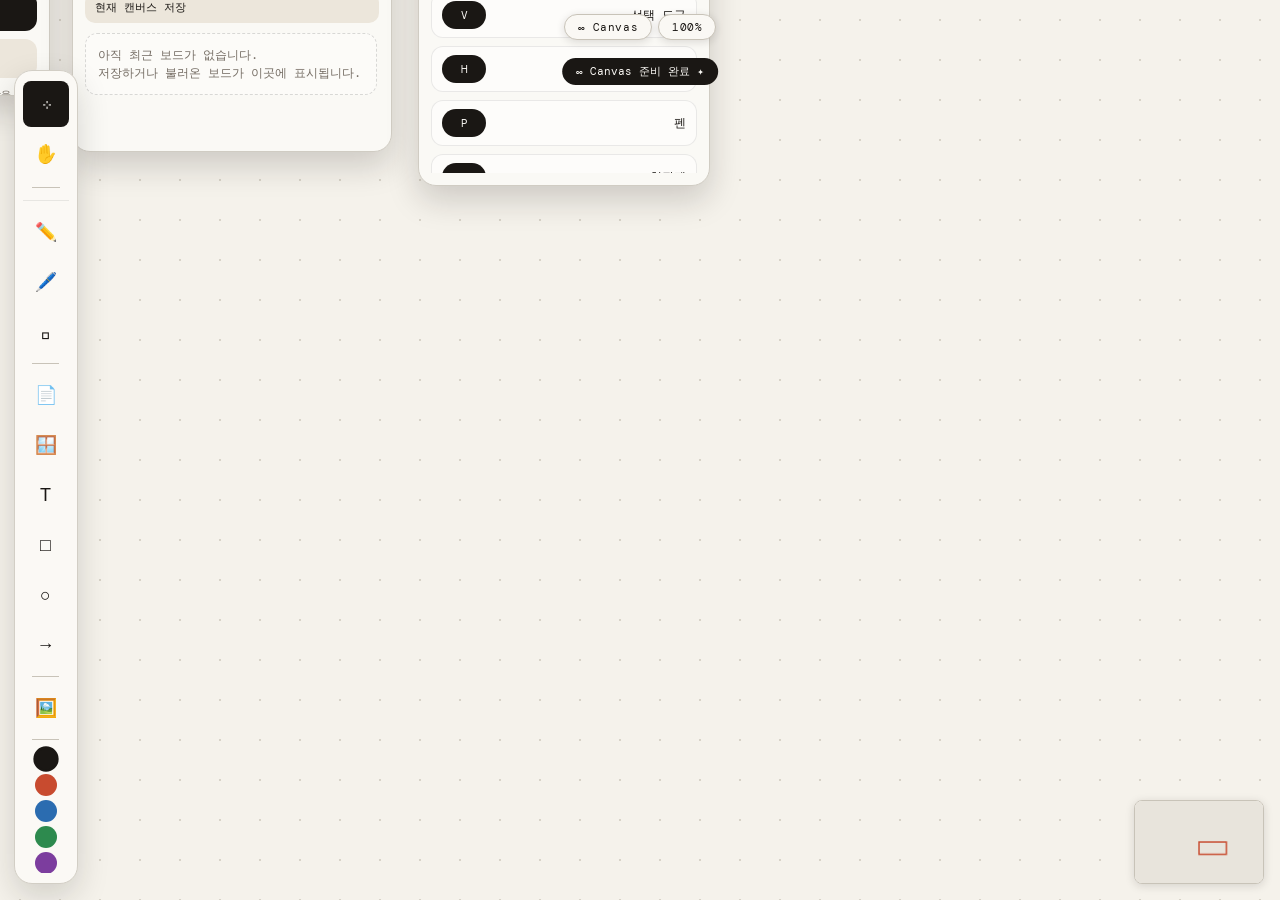
==== commit abfb0e3f: "Add files via upload" ====
--- a/index.html
+++ b/index.html
@@ -1,1929 +1,156 @@
-<!DOCTYPE html>
-<html lang="ko">
-<head>
-<meta charset="UTF-8">
-<meta name="viewport" content="width=device-width, initial-scale=1.0, viewport-fit=cover, maximum-scale=1.0">
-<meta name="apple-mobile-web-app-capable" content="yes">
-<meta name="apple-mobile-web-app-status-bar-style" content="default">
-<meta name="theme-color" content="#f5f2eb">
-<title>∞ Canvas</title>
-<style>
-@import url('https://fonts.googleapis.com/css2?family=DM+Mono:wght@400;500&family=Fraunces:ital,opsz,wght@0,9..144,300;1,9..144,300&display=swap');
-
-/* ══════════════════════════════════════════
-   ROOT TOKENS
-══════════════════════════════════════════ */
-:root {
-  --bg:#f5f2eb; --grid:#d8d3c8; --ink:#1a1714;
-  --panel:#faf8f4; --border:#c8c3b8; --shadow:rgba(26,23,20,0.14);
-  --accent:#c84b2f; --accent2:#2b6cb0;
-  --tb-w: 60px;
-  --tb-h: 60px;
-  --safe-b: env(safe-area-inset-bottom, 0px);
-  --safe-t: env(safe-area-inset-top,    0px);
-  --safe-l: env(safe-area-inset-left,   0px);
-  --safe-r: env(safe-area-inset-right,  0px);
-}
-
-*{margin:0;padding:0;box-sizing:border-box;}
-html,body{width:100%;height:100%;overflow:hidden;}
-body{
-  font-family:'DM Mono',monospace;
-  background:var(--bg);
-  user-select:none;-webkit-user-select:none;
-  touch-action:none;
-  -webkit-tap-highlight-color:transparent;
-}
-
-#grid{
-  position:fixed;inset:0;pointer-events:none;z-index:0;
-  background-image:radial-gradient(circle,var(--grid) 1.5px,transparent 1.5px);
-  background-size:40px 40px;
-}
-#viewport{position:fixed;overflow:hidden;z-index:1;}
-#board{position:absolute;top:0;left:0;transform-origin:0 0;will-change:transform;}
-#svg-layer{position:absolute;top:0;left:0;width:1px;height:1px;overflow:visible;pointer-events:none;}
-#preview-canvas{position:fixed;pointer-events:none;z-index:500;}
-
-#sel-rect{
-  position:fixed;border:1.5px solid var(--accent2);
-  background:rgba(43,108,176,0.08);pointer-events:none;
-  display:none;z-index:600;border-radius:2px;
-}
-.el.lasso-hover>.el-body{outline:2px dashed var(--accent2);outline-offset:2px;}
-
-.el{position:absolute;}
-.el-body{width:100%;height:100%;border-radius:2px;}
-.el-handles{display:none;position:absolute;inset:-1px;pointer-events:none;}
-.el.selected>.el-body{outline:2px solid var(--accent2);outline-offset:2px;}
-.el.selected>.el-handles{display:block;}
-
-.h-move{position:absolute;inset:0;cursor:move;pointer-events:all;}
-.h-resize{
-  position:absolute;width:12px;height:12px;
-  background:white;border:2px solid var(--accent2);border-radius:2px;pointer-events:all;
-}
-.h-resize.nw{top:-6px;left:-6px;cursor:nw-resize;}
-.h-resize.ne{top:-6px;right:-6px;cursor:ne-resize;}
-.h-resize.se{bottom:-6px;right:-6px;cursor:se-resize;}
-.h-resize.sw{bottom:-6px;left:-6px;cursor:sw-resize;}
-.h-resize.n{top:-6px;left:calc(50% - 6px);cursor:n-resize;}
-.h-resize.s{bottom:-6px;left:calc(50% - 6px);cursor:s-resize;}
-.h-resize.e{top:calc(50% - 6px);right:-6px;cursor:e-resize;}
-.h-resize.w{top:calc(50% - 6px);left:-6px;cursor:w-resize;}
-
-@media(pointer:coarse){
-  .h-resize{width:20px;height:20px;}
-  .h-resize.nw{top:-10px;left:-10px;}
-  .h-resize.ne{top:-10px;right:-10px;}
-  .h-resize.se{bottom:-10px;right:-10px;}
-  .h-resize.sw{bottom:-10px;left:-10px;}
-  .h-resize.n{top:-10px;left:calc(50% - 10px);}
-  .h-resize.s{bottom:-10px;left:calc(50% - 10px);}
-  .h-resize.e{top:calc(50% - 10px);right:-10px;}
-  .h-resize.w{top:calc(50% - 10px);left:-10px;}
-}
-
-.sticky-body{
-  padding:10px;display:flex;flex-direction:column;
-  box-shadow:3px 5px 14px var(--shadow);min-width:120px;min-height:90px;
-}
-.sticky-bar{display:flex;justify-content:flex-end;gap:4px;margin-bottom:6px;flex-shrink:0;}
-.sticky-btn{
-  width:18px;height:18px;border:none;border-radius:50%;
-  background:rgba(0,0,0,0.18);color:rgba(0,0,0,0.6);font-size:10px;cursor:pointer;
-  display:flex;align-items:center;justify-content:center;
-}
-.sticky-btn:hover{opacity:.7;}
-.sticky-body textarea{
-  flex:1;border:none;background:transparent;resize:none;
-  font-family:'Fraunces',serif;font-size:14px;font-weight:300;line-height:1.55;
-  color:var(--ink);outline:none;cursor:text;min-height:60px;
-}
-
-.text-body{
-  padding:4px 6px;min-width:60px;min-height:30px;white-space:pre-wrap;
-  word-break:break-word;font-family:'Fraunces',serif;font-weight:300;
-  line-height:1.4;outline:none;cursor:text;background:transparent;
-}
-
-.start-window{position:absolute;}
-.start-window-body{
-  width:100%;height:100%;display:flex;flex-direction:column;overflow:hidden;
-  border-radius:18px;background:color-mix(in srgb, var(--panel) 92%, white 8%);
-  border:1.5px solid color-mix(in srgb, var(--border) 85%, white 15%);
-  box-shadow:0 14px 32px rgba(26,23,20,0.18);
-  backdrop-filter:blur(10px);-webkit-backdrop-filter:blur(10px);
-}
-.start-window-header{
-  display:flex;align-items:center;justify-content:space-between;gap:8px;
-  padding:10px 12px;border-bottom:1px solid rgba(0,0,0,0.08);
-  background:rgba(255,255,255,0.45);cursor:move;touch-action:none;
-}
-.start-window-title{font-size:13px;font-weight:500;letter-spacing:-0.02em;color:var(--ink);}
-.start-window-close{
-  width:24px;height:24px;border:none;border-radius:999px;cursor:pointer;
-  background:rgba(0,0,0,0.08);color:var(--ink);font-size:12px;
-  display:flex;align-items:center;justify-content:center;flex-shrink:0;
-}
-.start-window-content{padding:12px;display:flex;flex-direction:column;gap:10px;min-height:0;}
-.start-window-note{
-  font-family:'Fraunces',serif;font-size:14px;line-height:1.5;color:#4d463f;
-}
-.start-window-actions,.recent-toolbar{display:flex;flex-direction:column;gap:8px;}
-.launch-btn{
-  width:100%;border:none;border-radius:12px;padding:11px 12px;cursor:pointer;
-  background:#ece6db;color:var(--ink);font-family:'DM Mono',monospace;font-size:12px;
-  text-align:left;
-}
-.launch-btn.primary{background:var(--ink);color:var(--panel);}
-.launch-btn.ghost{background:transparent;border:1px solid var(--border);}
-.launch-btn.small{padding:8px 10px;font-size:11px;border-radius:10px;}
-.recent-list{display:flex;flex-direction:column;gap:8px;overflow:auto;min-height:0;padding-right:2px;}
-.recent-item{
-  display:flex;align-items:center;justify-content:space-between;gap:10px;
-  border:1px solid rgba(0,0,0,0.08);border-radius:12px;padding:10px;background:rgba(255,255,255,0.55);
-}
-.recent-main{min-width:0;display:flex;flex-direction:column;gap:4px;}
-.recent-name{font-size:12px;color:var(--ink);white-space:nowrap;overflow:hidden;text-overflow:ellipsis;}
-.recent-meta{font-size:10px;color:#756d64;}
-.recent-actions{display:flex;gap:6px;flex-shrink:0;}
-.recent-empty{
-  border:1px dashed rgba(0,0,0,0.14);border-radius:12px;padding:12px;
-  color:#756d64;font-size:12px;line-height:1.5;background:rgba(255,255,255,0.35);
-}
-.shortcut-list{display:flex;flex-direction:column;gap:8px;overflow:auto;min-height:0;}
-.shortcut-row{
-  display:flex;align-items:center;justify-content:space-between;gap:10px;
-  border:1px solid rgba(0,0,0,0.08);border-radius:12px;padding:8px 10px;background:rgba(255,255,255,0.52);
-}
-.shortcut-key{
-  display:inline-flex;align-items:center;justify-content:center;min-width:44px;height:28px;
-  padding:0 10px;border-radius:999px;background:var(--ink);color:var(--panel);font-size:11px;
-}
-.shortcut-desc{font-size:12px;color:var(--ink);text-align:right;line-height:1.4;}
-
-.image-body{display:block;width:100%;height:100%;object-fit:contain;pointer-events:none;border-radius:1px;}
-
-.tbtn{
-  display:flex;align-items:center;justify-content:center;
-  border:none;border-radius:8px;background:transparent;
-  cursor:pointer;font-size:16px;color:var(--ink);
-  transition:background .12s,transform .1s;
-  position:relative;flex-shrink:0;
-  -webkit-tap-highlight-color:transparent;
-}
-.tbtn:active{transform:scale(.93);}
-.tbtn.active{background:var(--ink);color:var(--panel);}
-
-@media(hover:hover){
-  .tbtn[data-tip]:hover{background:rgba(0,0,0,0.07);transform:translateY(-1px);}
-  .tbtn[data-tip]:hover::after{
-    content:attr(data-tip);position:absolute;
-    background:var(--ink);color:var(--panel);font-size:10px;
-    padding:3px 7px;border-radius:5px;white-space:nowrap;pointer-events:none;z-index:9999;
-  }
-}
-
-.cdot{
-  border-radius:50%;cursor:pointer;border:2px solid transparent;
-  transition:transform .1s,border-color .1s;flex-shrink:0;
-}
-.cdot:hover{transform:scale(1.2);}
-.cdot.active{border-color:var(--ink);transform:scale(1.15);}
-
-.sbtn{
-  display:flex;align-items:center;justify-content:center;
-  border:1.5px solid var(--border);border-radius:6px;
-  cursor:pointer;background:transparent;transition:background .12s;flex-shrink:0;
-}
-.sbtn:hover{background:rgba(0,0,0,0.07);}
-.sbtn.active{background:var(--ink);}
-.sbtn.active .sline{background:var(--panel);}
-.sline{border-radius:99px;background:var(--ink);width:60%;}
-
-.sep{background:var(--border);flex-shrink:0;}
-
-#toolbar{
-  position:fixed;
-  left:calc(14px + var(--safe-l));
-  top:calc(70px + var(--safe-t));
-  z-index:1000;
-  width:clamp(52px, 6.2vw, 64px);
-  max-height:calc(100vh - var(--safe-t) - var(--safe-b) - 86px);
-  background:color-mix(in srgb, var(--panel) 88%, white 12%);
-  border:1.5px solid color-mix(in srgb, var(--border) 82%, white 18%);
-  border-radius:18px;
-  box-shadow:0 12px 32px rgba(26,23,20,0.16);
-  backdrop-filter:blur(10px);
-  -webkit-backdrop-filter:blur(10px);
-  display:flex;
-  flex-direction:column;
-  align-items:stretch;
-  gap:8px;
-  padding:10px 8px;
-  overflow:hidden;
-}
-#toolbar-fixed,#toolbar-scroll{display:flex;flex-direction:column;align-items:center;gap:4px;}
-#toolbar-fixed{flex:0 0 auto;padding-bottom:8px;border-bottom:1px solid rgba(0,0,0,0.08);}
-#toolbar-scroll{flex:1 1 auto;overflow-y:auto;overflow-x:hidden;scrollbar-width:none;padding-right:1px;}
-#toolbar-scroll::-webkit-scrollbar{display:none;}
-#toolbar .tbtn{width:clamp(40px, 4.8vw, 46px);height:clamp(40px, 4.8vw, 46px);font-size:clamp(15px, 1.8vw, 18px);}
-#toolbar .tbtn[data-tip]:hover::after{left:calc(100% + 8px);top:50%;transform:translateY(-50%);}
-#toolbar .cdot{width:clamp(18px, 2.1vw, 22px);height:clamp(18px, 2.1vw, 22px);}
-#toolbar .sbtn{width:clamp(30px, 3.8vw, 36px);height:clamp(22px, 2.8vw, 28px);}
-#toolbar .sep{width:60%;height:1px;margin:4px 0;}
-#toolbar-fixed .sep{margin-top:6px;}
-
-@media(max-width:1024px){
-  #toolbar{
-    left:calc(12px + var(--safe-l));
-    top:calc(64px + var(--safe-t));
-    width:58px;
-    max-height:calc(100vh - var(--safe-t) - var(--safe-b) - 78px);
-    border-radius:16px;
-  }
-  #toolbar .tbtn{width:42px;height:42px;font-size:17px;}
-}
-
-@media(max-width:767px){
-  #toolbar{
-    left:calc(10px + var(--safe-l));
-    right:calc(10px + var(--safe-r));
-    top:auto;
-    bottom:calc(10px + var(--safe-b));
-    width:auto;
-    max-height:none;
-    flex-direction:row;
-    align-items:stretch;
-    gap:8px;
-    padding:8px 10px;
-    border-radius:18px;
-  }
-  #toolbar-fixed{
-    flex-direction:row;
-    align-items:center;
-    padding-bottom:0;
-    padding-right:8px;
-    border-bottom:none;
-    border-right:1px solid rgba(0,0,0,0.08);
-  }
-  #toolbar-scroll{
-    flex-direction:row;
-    align-items:center;
-    justify-content:flex-start;
-    gap:3px;
-    overflow-x:auto;
-    overflow-y:hidden;
-    padding-bottom:0;
-  }
-  #toolbar .tbtn{width:40px;height:40px;font-size:18px;flex-shrink:0;}
-  #toolbar .cdot{width:22px;height:22px;flex-shrink:0;}
-  #toolbar .sbtn{width:30px;height:30px;flex-shrink:0;}
-  #toolbar .sep{width:1px;height:28px;margin:0 2px;}
-  #toolbar-fixed .sep{margin:0 2px 0 6px;}
-  #toolbar .tbtn[data-tip]:hover::after{display:none;}
-}
-
-#topbar{
-  position:fixed;z-index:1000;
-  display:flex;align-items:center;gap:6px;
-  pointer-events:none;
-}
-#topbar>*{pointer-events:all;}
-
-#topbar{
-  top:calc(14px + var(--safe-t));
-  left:0;
-  right:0;
-  justify-content:center;
-}
-.pill{
-  background:var(--panel);border:1.5px solid var(--border);border-radius:999px;
-  padding:5px 13px;font-size:11px;color:var(--ink);
-  box-shadow:0 2px 8px var(--shadow);letter-spacing:.05em;white-space:nowrap;
-}
-#zoom-pill{cursor:pointer;min-width:54px;text-align:center;}
-#zoom-pill:hover{background:rgba(0,0,0,0.06);}
-
-@media(max-width:767px){
-  #topbar{
-    top:calc(10px + var(--safe-t));
-    left:auto;
-    right:calc(10px + var(--safe-r));
-    justify-content:flex-end;
-  }
-  #title-pill{display:none;}
-  .pill{padding:4px 10px;font-size:10px;}
-}
-
-#ctx{
-  position:fixed;z-index:9999;background:var(--panel);
-  border:1.5px solid var(--border);border-radius:10px;
-  box-shadow:0 8px 30px var(--shadow);padding:6px;display:none;min-width:140px;
-}
-.citem{
-  padding:9px 14px;border-radius:6px;cursor:pointer;font-size:13px;color:var(--ink);
-  transition:background .1s;
-}
-.citem:hover,.citem:active{background:rgba(0,0,0,0.07);}
-.citem.danger{color:var(--accent);}
-.cdiv{height:1px;background:var(--border);margin:4px 0;}
-
-#snack{
-  position:fixed;left:50%;
-  transform:translateX(-50%) translateY(-8px);
-  background:var(--ink);color:var(--panel);
-  font-size:11px;padding:6px 14px;border-radius:999px;
-  opacity:0;transition:opacity .2s,transform .2s;
-  z-index:9999;pointer-events:none;white-space:nowrap;
-}
-#snack.show{opacity:1;transform:translateX(-50%) translateY(0);}
-
-#snack{top:58px;}
-@media(max-width:767px){
-  #snack{top:calc(50px + var(--safe-t));}
-}
-
-#minimap{
-  position:fixed;right:16px;
-  width:130px;height:84px;
-  background:var(--panel);border:1.5px solid var(--border);border-radius:8px;
-  overflow:hidden;box-shadow:0 2px 10px var(--shadow);z-index:999;
-  bottom:16px;
-}
-@media(max-width:767px){
-  #minimap{display:none;}
-}
-
-body[data-tool="pan"] #viewport{cursor:grab;}
-body[data-tool="pan"].panning #viewport{cursor:grabbing;}
-body[data-tool="pen"] #viewport,
-body[data-tool="highlight"] #viewport,
-body[data-tool="eraser"] #viewport,
-body[data-tool="rect"] #viewport,
-body[data-tool="circle"] #viewport,
-body[data-tool="arrow"] #viewport{cursor:crosshair;}
-body[data-tool="text"] #viewport{cursor:text;}
-body[data-tool="select"] #viewport{cursor:default;}
-
-#pen-panel{
-  position:fixed;z-index:2000;
-  background:color-mix(in srgb,var(--panel) 94%,white 6%);
-  border:1.5px solid color-mix(in srgb,var(--border) 80%,white 20%);
-  border-radius:16px;
-  box-shadow:0 16px 48px rgba(26,23,20,0.20);
-  backdrop-filter:blur(14px);-webkit-backdrop-filter:blur(14px);
-  padding:14px 14px 16px;
-  width:228px;
-  display:none;flex-direction:column;gap:13px;
-  font-size:11px;color:var(--ink);letter-spacing:.03em;
-  opacity:0;transform:translateX(-6px) scale(.97);
-  transition:opacity .15s,transform .15s;
-  pointer-events:none;
-}
-#pen-panel.pp-open{
-  display:flex;opacity:1;transform:none;pointer-events:all;
-}
-#pen-panel::before{
-  content:'';position:absolute;
-  top:22px;left:-7px;
-  width:11px;height:11px;
-  background:color-mix(in srgb,var(--panel) 94%,white 6%);
-  border-left:1.5px solid color-mix(in srgb,var(--border) 80%,white 20%);
-  border-bottom:1.5px solid color-mix(in srgb,var(--border) 80%,white 20%);
-  transform:rotate(45deg);border-radius:0 0 0 3px;
-}
-@media(max-width:767px){
-  #pen-panel{
-    left:50%!important;top:auto!important;
-    bottom:calc(78px + var(--safe-b));
-    transform:translateX(-50%) scale(.97)!important;
-    width:min(340px,92vw);
-  }
-  #pen-panel.pp-open{transform:translateX(-50%) scale(1)!important;}
-  #pen-panel::before{display:none;}
-}
-.pp-title{
-  display:flex;align-items:center;justify-content:space-between;
-  padding-bottom:10px;border-bottom:1px solid var(--border);
-  font-weight:500;font-size:11.5px;letter-spacing:.04em;
-}
-.pp-x{
-  width:22px;height:22px;border:none;background:transparent;
-  border-radius:50%;cursor:pointer;display:flex;align-items:center;justify-content:center;
-  font-size:13px;color:color-mix(in srgb,var(--ink) 50%,transparent);
-}
-.pp-x:hover{background:rgba(0,0,0,0.08);}
-.pp-sect{display:flex;flex-direction:column;gap:6px;width:100%;}
-.pp-lbl{
-  font-size:9px;letter-spacing:.1em;text-transform:uppercase;font-weight:500;
-  color:color-mix(in srgb,var(--ink) 42%,transparent);
-}
-.pp-row{display:flex;align-items:center;gap:8px;}
-.pp-row input[type=range]{
-  flex:1;height:3px;-webkit-appearance:none;appearance:none;
-  background:var(--border);border-radius:99px;outline:none;cursor:pointer;
-}
-.pp-row input[type=range]::-webkit-slider-thumb{
-  -webkit-appearance:none;width:17px;height:17px;border-radius:50%;
-  background:var(--ink);border:2.5px solid var(--panel);
-  box-shadow:0 1px 5px rgba(0,0,0,.28);cursor:pointer;
-}
-.pp-row input[type=range]::-moz-range-thumb{
-  width:17px;height:17px;border-radius:50%;background:var(--ink);
-  border:2.5px solid var(--panel);box-shadow:0 1px 5px rgba(0,0,0,.28);
-}
-.pp-num{
-  min-width:30px;text-align:right;font-size:11px;
-  color:color-mix(in srgb,var(--ink) 60%,transparent);
-  font-variant-numeric:tabular-nums;
-}
-.pp-chips{display:flex;gap:5px;flex-wrap:wrap;}
-.pp-chip{
-  padding:5px 9px;border-radius:8px;
-  border:1.5px solid var(--border);
-  font-size:10px;cursor:pointer;background:transparent;color:var(--ink);
-  transition:background .12s,border-color .12s,color .12s;
-  font-family:'DM Mono',monospace;
-}
-.pp-chip:hover{background:rgba(0,0,0,0.06);}
-.pp-chip.pp-on{background:var(--ink);color:var(--panel);border-color:var(--ink);}
-.pp-caps{display:flex;gap:5px;}
-.pp-cap{
-  flex:1;height:36px;border-radius:8px;
-  border:1.5px solid var(--border);background:transparent;
-  cursor:pointer;display:flex;flex-direction:column;
-  align-items:center;justify-content:center;gap:2px;
-  font-size:8.5px;color:var(--ink);font-family:'DM Mono',monospace;
-  transition:background .12s,border-color .12s,color .12s;
-}
-.pp-cap:hover{background:rgba(0,0,0,0.06);}
-.pp-cap.pp-on{background:var(--ink);color:var(--panel);border-color:var(--ink);}
-.pp-cap svg{pointer-events:none;}
-#pp-preview-wrap{
-  width:100%;height:42px;border-radius:9px;
-  border:1.5px solid var(--border);background:var(--bg);
-  overflow:hidden;display:flex;align-items:center;justify-content:center;
-}
-#pp-preview-svg{width:100%;height:100%;}
-#t-pen.active::after,#t-highlight.active::after,#t-eraser.active::after{
-  content:'';position:absolute;bottom:5px;right:5px;
-  width:5px;height:5px;border-radius:50%;
-  background:var(--accent);opacity:.8;pointer-events:none;
-}
-</style>
-</head>
-<body data-tool="select">
-
-<div id="grid"></div>
-<canvas id="preview-canvas"></canvas>
-<div id="sel-rect"></div>
-
-<div id="topbar">
-  <div class="pill" id="title-pill">∞ Canvas</div>
-  <div class="pill" id="zoom-pill" onclick="resetView()">100%</div>
-</div>
-
-<div id="ctx">
-  <div class="citem" onclick="ctxDo('front')">↑ 맨 앞으로</div>
-  <div class="citem" onclick="ctxDo('back')">↓ 맨 뒤로</div>
-  <div class="cdiv"></div>
-  <div class="citem" onclick="ctxDo('dup')">⊞ 복제</div>
-  <div class="cdiv"></div>
-  <div class="citem danger" onclick="ctxDo('del')">✕ 삭제</div>
-</div>
-
-<div id="snack"></div>
-
-<div id="viewport">
-  <div id="board">
-    <svg id="svg-layer"></svg>
-  </div>
-</div>
-
-<canvas id="minimap" width="130" height="84"></canvas>
-
-<!-- ══ PEN SETTINGS PANEL ══ -->
-<div id="pen-panel">
-  <div class="pp-title">
-    <span id="pp-title-txt">✏️ 펜 설정</span>
-    <button class="pp-x" onclick="closePenPanel()">✕</button>
-  </div>
-
-  <div class="pp-sect">
-    <div class="pp-lbl">펜 안정화 (smoothing)</div>
-    <div class="pp-row">
-      <input type="range" id="pp-smooth" min="0" max="20" step="1" value="0" oninput="onPPChange()">
-      <span class="pp-num" id="pp-smooth-v">0</span>
-    </div>
-    <div class="pp-chips" id="pp-sc">
-      <button class="pp-chip pp-on" onclick="setPPSmooth(0,this)">없음</button>
-      <button class="pp-chip"       onclick="setPPSmooth(5,this)">약간</button>
-      <button class="pp-chip"       onclick="setPPSmooth(10,this)">보통</button>
-      <button class="pp-chip"       onclick="setPPSmooth(18,this)">강함</button>
-    </div>
-  </div>
-
-  <div class="pp-sect">
-    <div class="pp-lbl">불투명도 (opacity)</div>
-    <div class="pp-row">
-      <input type="range" id="pp-opacity" min="5" max="100" step="5" value="100" oninput="onPPChange()">
-      <span class="pp-num" id="pp-opacity-v">100%</span>
-    </div>
-  </div>
-
-  <div class="pp-sect" id="pp-cap-sect">
-    <div class="pp-lbl">선 끝 모양 (linecap)</div>
-    <div class="pp-caps">
-      <button class="pp-cap pp-on" data-cap="round"  onclick="setPPCap(this)">
-        <svg width="30" height="10"><line x1="5" y1="5" x2="25" y2="5" stroke="currentColor" stroke-width="5" stroke-linecap="round"/></svg>
-        <span>둥글게</span>
-      </button>
-      <button class="pp-cap" data-cap="square" onclick="setPPCap(this)">
-        <svg width="30" height="10"><line x1="5" y1="5" x2="25" y2="5" stroke="currentColor" stroke-width="5" stroke-linecap="square"/></svg>
-        <span>각지게</span>
-      </button>
-      <button class="pp-cap" data-cap="butt"   onclick="setPPCap(this)">
-        <svg width="30" height="10"><line x1="7" y1="5" x2="23" y2="5" stroke="currentColor" stroke-width="5" stroke-linecap="butt"/></svg>
-        <span>짧게</span>
-      </button>
-    </div>
-  </div>
-
-  <div class="pp-sect" id="pp-pressure-sect">
-    <div class="pp-lbl">끝 처리 (taper)</div>
-    <div class="pp-chips" id="pp-pc">
-      <button class="pp-chip pp-on" data-pressure="none"  onclick="setPPPressure(this)">없음</button>
-      <button class="pp-chip"       data-pressure="start" onclick="setPPPressure(this)">시작</button>
-      <button class="pp-chip"       data-pressure="end"   onclick="setPPPressure(this)">끝</button>
-      <button class="pp-chip"       data-pressure="both"  onclick="setPPPressure(this)">양쪽</button>
-    </div>
-  </div>
-
-  <div class="pp-sect">
-    <div class="pp-lbl">미리보기</div>
-    <div id="pp-preview-wrap">
-      <svg id="pp-preview-svg" viewBox="0 0 200 42" preserveAspectRatio="none">
-        <path id="pp-preview-path"
-          d="M10,30 Q30,10 50,22 Q70,34 90,18 Q110,8 130,22 Q150,34 170,16 Q185,8 192,14"
-          fill="none" stroke="#1a1714" stroke-width="2"
-          stroke-linecap="round" stroke-linejoin="round"/>
-      </svg>
-    </div>
-  </div>
-</div>
-
-<!-- ══ TOOLBAR ══ -->
-<div id="toolbar">
-  <div id="toolbar-fixed">
-    <button class="tbtn active" id="t-select" data-tip="선택 (V)" onclick="setTool('select')">⊹</button>
-    <button class="tbtn" id="t-pan" data-tip="이동 (H)" onclick="setTool('pan')">✋</button>
-    <div class="sep"></div>
-  </div>
-  <div id="toolbar-scroll">
-    <button class="tbtn" id="t-pen"       data-tip="펜 (P) · 재클릭 → 설정"       onclick="setToolOrPanel('pen')">✏️</button>
-    <button class="tbtn" id="t-highlight" data-tip="형광펜 (L) · 재클릭 → 설정"    onclick="setToolOrPanel('highlight')">🖊️</button>
-    <button class="tbtn" id="t-eraser"    data-tip="지우개 (E) · 재클릭 → 설정"    onclick="setToolOrPanel('eraser')">◻</button>
-    <div class="sep"></div>
-    <button class="tbtn" id="t-sticky" data-tip="포스트잇 (S)"  onclick="addSticky()">📄</button>
-    <button class="tbtn" id="t-text"   data-tip="텍스트 (T)"    onclick="setTool('text')">T</button>
-    <button class="tbtn" id="t-rect"   data-tip="사각형 (R)"    onclick="setTool('rect')">□</button>
-    <button class="tbtn" id="t-circle" data-tip="원 (C)"        onclick="setTool('circle')">○</button>
-    <button class="tbtn" id="t-arrow"  data-tip="화살표 (A)"    onclick="setTool('arrow')">→</button>
-    <div class="sep"></div>
-    <button class="tbtn" data-tip="이미지" onclick="document.getElementById('img-in').click()">🖼️</button>
-    <div class="sep"></div>
-    <div class="cdot active" style="background:#1a1714" data-c="#1a1714" onclick="setColor(this)"></div>
-    <div class="cdot" style="background:#c84b2f" data-c="#c84b2f" onclick="setColor(this)"></div>
-    <div class="cdot" style="background:#2b6cb0" data-c="#2b6cb0" onclick="setColor(this)"></div>
-    <div class="cdot" style="background:#2d8a4e" data-c="#2d8a4e" onclick="setColor(this)"></div>
-    <div class="cdot" style="background:#7c3d9e" data-c="#7c3d9e" onclick="setColor(this)"></div>
-    <div class="cdot" style="background:#e8a320" data-c="#e8a320" onclick="setColor(this)"></div>
-    <div class="sep"></div>
-    <button class="sbtn active" data-sw="2"  onclick="setStroke(this,2)"><div class="sline" style="height:2px"></div></button>
-    <button class="sbtn"        data-sw="5"  onclick="setStroke(this,5)"><div class="sline" style="height:4px"></div></button>
-    <button class="sbtn"        data-sw="10" onclick="setStroke(this,10)"><div class="sline" style="height:7px"></div></button>
-    <div class="sep"></div>
-    <button class="tbtn" data-tip="그리드 (G)"  onclick="toggleGrid()">⊞</button>
-    <button class="tbtn" data-tip="저장 Ctrl+S" onclick="saveBoard()">💾</button>
-    <button class="tbtn" data-tip="불러오기"     onclick="document.getElementById('load-in').click()">📂</button>
-    <button class="tbtn" data-tip="전체 지우기"  onclick="clearAll()">🗑️</button>
-  </div>
-</div>
-
-<input type="file" id="img-in"  accept="image/*"       style="display:none" onchange="handleImg(event)">
-<input type="file" id="load-in" style="display:none" onchange="loadBoard(event)">
-
-<script>
-/* ════════════════════════════════════════════════════════
-   GLOBALS
-════════════════════════════════════════════════════════ */
-const vp    = document.getElementById('viewport');
-const board = document.getElementById('board');
-const svgl  = document.getElementById('svg-layer');
-const pCvs  = document.getElementById('preview-canvas');
-const pCtx  = pCvs.getContext('2d');
-const mmCvs = document.getElementById('minimap');
-const mmCtx = mmCvs.getContext('2d');
-const selRect = document.getElementById('sel-rect');
-
-let T = {x:0, y:0, s:1};
-let tool='select', color='#1a1714', sw=2;
-
-const penCfg = { smooth:0, opacity:100, cap:'round', pressure:'none' };
-let penPanelOpen = false;
-
-let panning=false, panOrigin={x:0,y:0};
-let drawing=false, drawPts=[], livePth=null, shapeA=null;
-let dragging=null;
-let resizing=null;
-let selected=null;
-let selectedEls=[];
-let lasso=null;
-let touchLasso=null;
-let touchPanOrigin=null;
-let ctxEl=null;
-let strokes=[];
-let zTop=10;
-let gridOn=true;
-let longPressTimer=null;
-
-/* ════════════════════════════════════════════════════════
-   RESPONSIVE LAYOUT
-════════════════════════════════════════════════════════ */
-const MOBILE_BP = 767;
-
-function isMobile(){ return window.innerWidth <= MOBILE_BP; }
-
-function syncLayout(){
-  const tb = document.getElementById('toolbar');
-  const mm = document.getElementById('minimap');
-  const tbRect = tb.getBoundingClientRect();
-
-  document.documentElement.style.setProperty('--tb-w', '0px');
-  document.documentElement.style.setProperty('--tb-h', '0px');
-
-  vp.style.cssText = `top:0;left:0;right:0;bottom:0;`;
-  pCvs.style.cssText = `top:0;left:0;right:0;bottom:0;width:${window.innerWidth}px;height:${window.innerHeight}px;`;
-  pCvs.width  = window.innerWidth;
-  pCvs.height = window.innerHeight;
-
-  if(mm){
-    mm.style.bottom = isMobile() ? `${Math.ceil(tbRect.height) + 20}px` : '16px';
-    mm.style.right = '16px';
-  }
-
-  updateGrid();
-  updateMinimap();
-}
-
-window.addEventListener('resize', ()=>{ syncLayout(); });
-window.addEventListener('orientationchange', ()=>setTimeout(syncLayout, 250));
-
-/* ════════════════════════════════════════════════════════
-   TRANSFORM
-════════════════════════════════════════════════════════ */
-function applyT(){
-  board.style.transform = `translate(${T.x}px,${T.y}px) scale(${T.s})`;
-  document.getElementById('zoom-pill').textContent = Math.round(T.s*100)+'%';
-  updateGrid(); updateMinimap();
-}
-function getVpRect(){ return vp.getBoundingClientRect(); }
-function s2b(sx,sy){
-  const r=getVpRect();
-  return {x:(sx-r.left-T.x)/T.s, y:(sy-r.top-T.y)/T.s};
-}
-function b2s(bx,by){
-  const r=getVpRect();
-  return {x:r.left+bx*T.s+T.x, y:r.top+by*T.s+T.y};
-}
-function resetView(){ T={x:0,y:0,s:1}; applyT(); }
-
-function updateGrid(){
-  const g = document.getElementById('grid');
-  if(!gridOn){ g.style.display='none'; return; }
-  g.style.display='block';
-  const sz = 40*T.s;
-  g.style.backgroundSize = `${sz}px ${sz}px`;
-  g.style.backgroundPosition = `${T.x%sz}px ${T.y%sz}px`;
-}
-function toggleGrid(){ gridOn=!gridOn; updateGrid(); }
-
-/* ════════════════════════════════════════════════════════
-   TOOL / COLOR / STROKE
-════════════════════════════════════════════════════════ */
-function setTool(t){
-  tool=t;
-  document.body.setAttribute('data-tool',t);
-  document.querySelectorAll('.tbtn[id^="t-"]').forEach(b=>b.classList.remove('active'));
-  const btn=document.getElementById('t-'+t);
-  if(btn) btn.classList.add('active');
-  deselectAll(); closeCtx();
-  closePenPanel();
-}
-
-function setToolOrPanel(t){
-  if(tool===t){
-    togglePenPanel(t);
-  } else {
-    setTool(t);
-  }
-}
-
-/* ════════════════════════════════════════════════════════
-   PEN SETTINGS PANEL
-════════════════════════════════════════════════════════ */
-function togglePenPanel(t){
-  const pp=document.getElementById('pen-panel');
-  if(penPanelOpen){ closePenPanel(); return; }
-  openPenPanel(t);
-}
-function openPenPanel(t){
-  const pp=document.getElementById('pen-panel');
-  const titles={pen:'✏️ 펜 설정', highlight:'🖊️ 형광펜 설정', eraser:'◻ 지우개 설정'};
-  document.getElementById('pp-title-txt').textContent = titles[t]||'설정';
-  const isEraser = t==='eraser';
-  document.getElementById('pp-smooth').closest('.pp-sect').style.display = isEraser?'none':'';
-  document.getElementById('pp-opacity').closest('.pp-sect').style.display = isEraser?'none':'';
-  document.getElementById('pp-cap-sect').style.display      = isEraser?'none':'';
-  document.getElementById('pp-pressure-sect').style.display = isEraser?'none':'';
-  document.querySelector('#pp-preview-wrap').parentElement.style.display = isEraser?'none':'';
-  document.getElementById('pp-smooth').value  = penCfg.smooth;
-  document.getElementById('pp-smooth-v').textContent = penCfg.smooth;
-  document.getElementById('pp-opacity').value = penCfg.opacity;
-  document.getElementById('pp-opacity-v').textContent = penCfg.opacity+'%';
-  document.querySelectorAll('.pp-cap').forEach(c=>c.classList.toggle('pp-on', c.dataset.cap===penCfg.cap));
-  document.querySelectorAll('#pp-pc .pp-chip').forEach(c=>c.classList.toggle('pp-on', c.dataset.pressure===penCfg.pressure));
-  positionPenPanel(t);
-  pp.style.display='flex';
-  requestAnimationFrame(()=>{ pp.classList.add('pp-open'); });
-  penPanelOpen=true;
-  updatePPPreview();
-}
-function closePenPanel(){
-  const pp=document.getElementById('pen-panel');
-  pp.classList.remove('pp-open');
-  setTimeout(()=>{ if(!penPanelOpen) pp.style.display='none'; },160);
-  penPanelOpen=false;
-}
-function positionPenPanel(t){
-  if(window.innerWidth<=767) return;
-  const btn=document.getElementById('t-'+t);
-  if(!btn) return;
-  const br=btn.getBoundingClientRect();
-  const pp=document.getElementById('pen-panel');
-  pp.style.left=(br.right+10)+'px';
-  pp.style.top = Math.min(br.top, window.innerHeight-500)+'px';
-}
-function onPPChange(){
-  penCfg.smooth  = parseInt(document.getElementById('pp-smooth').value);
-  penCfg.opacity = parseInt(document.getElementById('pp-opacity').value);
-  document.getElementById('pp-smooth-v').textContent  = penCfg.smooth;
-  document.getElementById('pp-opacity-v').textContent = penCfg.opacity+'%';
-  const chips=[...document.querySelectorAll('#pp-sc .pp-chip')];
-  const presets=[0,5,10,18];
-  chips.forEach((c,i)=>c.classList.toggle('pp-on', presets[i]===penCfg.smooth));
-  updatePPPreview();
-}
-function setPPSmooth(v,el){
-  document.querySelectorAll('#pp-sc .pp-chip').forEach(c=>c.classList.remove('pp-on'));
-  el.classList.add('pp-on');
-  penCfg.smooth=v;
-  document.getElementById('pp-smooth').value=v;
-  document.getElementById('pp-smooth-v').textContent=v;
-  updatePPPreview();
-}
-function setPPCap(el){
-  document.querySelectorAll('.pp-cap').forEach(c=>c.classList.remove('pp-on'));
-  el.classList.add('pp-on');
-  penCfg.cap=el.dataset.cap;
-  updatePPPreview();
-}
-function setPPPressure(el){
-  document.querySelectorAll('#pp-pc .pp-chip').forEach(c=>c.classList.remove('pp-on'));
-  el.classList.add('pp-on');
-  penCfg.pressure=el.dataset.pressure;
-  updatePPPreview();
-}
-function updatePPPreview(){
-  const p=document.getElementById('pp-preview-path'); if(!p) return;
-  const demoPts=[{x:10,y:30},{x:30,y:10},{x:50,y:22},{x:70,y:34},{x:90,y:18},{x:110,y:8},{x:130,y:22},{x:150,y:34},{x:170,y:16},{x:192,y:14}];
-  const baseW = (tool==='highlight') ? sw*4 : sw;
-  const col = (tool==='highlight') ? color+'99' : color;
-  const opacity = penCfg.opacity/100;
-  if(penCfg.pressure && penCfg.pressure!=='none'){
-    p.setAttribute('d', buildTaperOutlinePath(demoPts, Math.max(2,baseW), penCfg.pressure));
-    p.setAttribute('fill', col);
-    p.setAttribute('fill-opacity', opacity);
-    p.setAttribute('stroke', 'none');
-    p.removeAttribute('stroke-opacity');
-    p.removeAttribute('stroke-width');
-    p.removeAttribute('stroke-linecap');
-  } else {
-    p.setAttribute('stroke',col);
-    p.setAttribute('stroke-opacity',opacity);
-    p.setAttribute('stroke-linecap',penCfg.cap);
-    p.setAttribute('stroke-linejoin','round');
-    p.setAttribute('stroke-width', Math.max(1,baseW));
-    p.setAttribute('fill','none');
-    p.removeAttribute('fill-opacity');
-    p.setAttribute('d', pts2path(demoPts));
-  }
-}
-
-function smoothPts(pts, level){
-  if(level===0||pts.length<3) return pts;
-  const out=[pts[0]];
-  const k=Math.min(level,Math.floor(pts.length/2));
-  for(let i=1;i<pts.length-1;i++){
-    let sx=0,sy=0,cnt=0;
-    for(let j=Math.max(0,i-k);j<=Math.min(pts.length-1,i+k);j++){
-      sx+=pts[j].x; sy+=pts[j].y; cnt++;
-    }
-    out.push({x:sx/cnt,y:sy/cnt});
-  }
-  out.push(pts[pts.length-1]);
-  return out;
-}
-
-function setColor(el){
-  document.querySelectorAll('.cdot').forEach(d=>d.classList.remove('active'));
-  el.classList.add('active'); color=el.dataset.c;
-}
-function setStroke(el,v){
-  document.querySelectorAll('.sbtn').forEach(b=>b.classList.remove('active'));
-  el.classList.add('active'); sw=v;
-}
-
-/* ════════════════════════════════════════════════════════
-   SELECTION
-════════════════════════════════════════════════════════ */
-function select(el, additive=false){
-  if(!additive) deselectAll();
-  if(selectedEls.includes(el)) return;
-  selectedEls.push(el);
-  selected=el;
-  el.classList.add('selected');
-  el.querySelector('.el-handles').style.display='block';
-}
-function deselectAll(){
-  selectedEls.forEach(el=>{
-    el.classList.remove('selected');
-    el.querySelector('.el-handles').style.display='none';
-  });
-  selectedEls=[]; selected=null;
-}
-
-/* ════════════════════════════════════════════════════════
-   LASSO
-════════════════════════════════════════════════════════ */
-function showSelRect(l){
-  const x=Math.min(l.x0,l.x1), y=Math.min(l.y0,l.y1);
-  const w=Math.abs(l.x1-l.x0), h=Math.abs(l.y1-l.y0);
-  selRect.style.cssText=`display:block;left:${x}px;top:${y}px;width:${w}px;height:${h}px;`;
-}
-function hideSelRect(){ selRect.style.display='none'; }
-function highlightLasso(l){
-  const sx=Math.min(l.x0,l.x1), sy=Math.min(l.y0,l.y1);
-  const ex=Math.max(l.x0,l.x1), ey=Math.max(l.y0,l.y1);
-  board.querySelectorAll('.el').forEach(el=>{
-    const bx=parseFloat(el.style.left), by=parseFloat(el.style.top);
-    const bw=parseFloat(el.style.width), bh=parseFloat(el.style.height);
-    const s2=b2s(bx,by), se=b2s(bx+bw,by+bh);
-    el.classList.toggle('lasso-hover', se.x>sx&&s2.x<ex&&se.y>sy&&s2.y<ey);
-  });
-}
-function finalizeLasso(l){
-  const sx=Math.min(l.x0,l.x1), sy=Math.min(l.y0,l.y1);
-  const ex=Math.max(l.x0,l.x1), ey=Math.max(l.y0,l.y1);
-  deselectAll();
-  if(ex-sx<5 && ey-sy<5) return;
-  board.querySelectorAll('.el').forEach(el=>{
-    el.classList.remove('lasso-hover');
-    const bx=parseFloat(el.style.left), by=parseFloat(el.style.top);
-    const bw=parseFloat(el.style.width), bh=parseFloat(el.style.height);
-    const s2=b2s(bx,by), se=b2s(bx+bw,by+bh);
-    if(se.x>sx&&s2.x<ex&&se.y>sy&&s2.y<ey) select(el,true);
-  });
-}
-
-/* ════════════════════════════════════════════════════════
-   WHEEL ZOOM
-════════════════════════════════════════════════════════ */
-vp.addEventListener('wheel',e=>{
-  e.preventDefault(); closeCtx();
-  const f = e.deltaY<0 ? 1.09 : 0.92;
-  const ns = Math.min(8, Math.max(0.08, T.s*f));
-  const r=getVpRect();
-  const lx=e.clientX-r.left, ly=e.clientY-r.top;
-  T.x = lx-(lx-T.x)*(ns/T.s);
-  T.y = ly-(ly-T.y)*(ns/T.s);
-  T.s=ns; applyT();
-},{passive:false});
-
-/* ════════════════════════════════════════════════════════
-   MOUSE — DOWN / MOVE / UP
-════════════════════════════════════════════════════════ */
-vp.addEventListener('mousedown',e=>{
-  if(e.button===2) return;
-  closeCtx();
-  if(e.button===1 || tool==='pan'){
-    panning=true;
-    const r=getVpRect();
-    panOrigin={x:e.clientX-r.left-T.x, y:e.clientY-r.top-T.y};
-    document.body.classList.add('panning');
-    e.preventDefault(); return;
-  }
-  const bp=s2b(e.clientX,e.clientY);
-  if(tool==='pen'||tool==='highlight'){
-    drawing=true; drawPts=[bp];
-    livePth=mkSvg('path');
-    livePth.setAttribute('fill','none');
-    const col = tool==='highlight'?color+'99':color;
-    livePth.setAttribute('stroke', col);
-    livePth.setAttribute('stroke-opacity', penCfg.opacity/100);
-    livePth.setAttribute('stroke-width', tool==='highlight'?sw*4:sw);
-    livePth.setAttribute('stroke-linecap', penCfg.cap||'round');
-    livePth.setAttribute('stroke-linejoin','round');
-    svgl.appendChild(livePth); return;
-  }
-  if(tool==='eraser'){drawing=true; eraseAt(bp); return;}
-  if(tool==='rect'||tool==='circle'||tool==='arrow'){drawing=true; shapeA=bp; return;}
-  if(tool==='text'){ addText(bp); return; }
-  if(tool==='select'){
-    if(!e.target.closest('.el')){
-      deselectAll();
-      lasso={x0:e.clientX,y0:e.clientY,x1:e.clientX,y1:e.clientY};
-      showSelRect(lasso);
-      e.preventDefault();
-    }
-  }
-});
-
-window.addEventListener('mousemove',e=>{
-  if(panning){
-    const r=getVpRect();
-    T.x=e.clientX-r.left-panOrigin.x; T.y=e.clientY-r.top-panOrigin.y; applyT(); return;
-  }
-  if(dragging){
-    const bp=s2b(e.clientX,e.clientY);
-    if(dragging.els){
-      dragging.els.forEach(d=>{ d.el.style.left=(bp.x-d.ox)+'px'; d.el.style.top=(bp.y-d.oy)+'px'; });
-    } else {
-      dragging.el.style.left=(bp.x-dragging.ox)+'px';
-      dragging.el.style.top =(bp.y-dragging.oy)+'px';
-    }
-    updateMinimap(); return;
-  }
-  if(resizing){ doResize(e.clientX,e.clientY); return; }
-  if(lasso){ lasso.x1=e.clientX; lasso.y1=e.clientY; showSelRect(lasso); highlightLasso(lasso); return; }
-  if(!drawing) return;
-  const bp=s2b(e.clientX,e.clientY);
-  if(tool==='pen'||tool==='highlight'){ drawPts.push(bp); if(livePth) livePth.setAttribute('d',pts2path(drawPts)); }
-  if(tool==='eraser') eraseAt(bp);
-  if((tool==='rect'||tool==='circle'||tool==='arrow')&&shapeA) previewShape(shapeA,bp);
-});
-
-window.addEventListener('mouseup',e=>{
-  document.body.classList.remove('panning');
-  if(panning){ panning=false; return; }
-  if(dragging){ dragging=null; updateMinimap(); return; }
-  if(resizing){ resizing=null; updateMinimap(); return; }
-  if(lasso){ finalizeLasso(lasso); lasso=null; hideSelRect(); return; }
-  if(!drawing) return;
-  drawing=false;
-  pCtx.clearRect(0,0,pCvs.width,pCvs.height);
-  if(tool==='pen'||tool==='highlight'){
-    commitFreehandStroke(drawPts);
-  }
-  if((tool==='rect'||tool==='circle'||tool==='arrow')&&shapeA){
-    const bp=s2b(e.clientX,e.clientY);
-    if(Math.abs(bp.x-shapeA.x)>4||Math.abs(bp.y-shapeA.y)>4) finalizeShape(shapeA,bp);
-    shapeA=null;
-  }
-});
-
-/* ════════════════════════════════════════════════════════
-   CONTEXT MENU
-════════════════════════════════════════════════════════ */
-vp.addEventListener('contextmenu',e=>{
-  e.preventDefault();
-  const el=e.target.closest('.el');
-  if(el) showCtxMenu(el, e.clientX, e.clientY);
-});
-document.addEventListener('click',()=>closeCtx());
-function showCtxMenu(el,cx,cy){
-  ctxEl=el;
-  const m=document.getElementById('ctx');
-  const mw=150, mh=160;
-  let lx=cx, ly=cy;
-  if(lx+mw>innerWidth)  lx=innerWidth-mw-8;
-  if(ly+mh>innerHeight) ly=cy-mh-8;
-  m.style.left=lx+'px'; m.style.top=ly+'px'; m.style.display='block';
-}
-function closeCtx(){ document.getElementById('ctx').style.display='none'; }
-function ctxDo(a){
-  if(!ctxEl) return; closeCtx();
-  if(a==='del'){
-    const targets=selectedEls.length>0?[...selectedEls]:[ctxEl];
-    targets.forEach(e=>e.remove());
-    selectedEls=[]; selected=null; updateMinimap();
-  }
-  if(a==='dup') duplicateEl(ctxEl);
-  if(a==='front') ctxEl.style.zIndex=++zTop;
-  if(a==='back')  ctxEl.style.zIndex=1;
-}
-
-/* ════════════════════════════════════════════════════════
-   LONG-PRESS (mobile context menu)
-════════════════════════════════════════════════════════ */
-function startLongPress(target,cx,cy){
-  longPressTimer=setTimeout(()=>{
-    const el=target.closest('.el');
-    if(el) showCtxMenu(el, cx, cy);
-  },500);
-}
-function cancelLongPress(){ clearTimeout(longPressTimer); longPressTimer=null; }
-
-/* ════════════════════════════════════════════════════════
-   SVG HELPERS
-════════════════════════════════════════════════════════ */
-function mkSvg(tag){ return document.createElementNS('http://www.w3.org/2000/svg',tag); }
-function setAttrs(el,attrs){ for(const[k,v] of Object.entries(attrs)) el.setAttribute(k,v); }
-function pts2path(pts){
-  if(pts.length<2) return '';
-  let d=`M${pts[0].x},${pts[0].y}`;
-  for(let i=1;i<pts.length;i++){
-    const p=pts[i-1],c=pts[i];
-    d+=` Q${p.x},${p.y} ${(p.x+c.x)/2},${(p.y+c.y)/2}`;
-  }
-  return d;
-}
-function taperMul(t, mode){
-  const min=0.18, edge=0.22;
-  if(mode==='start') return t<edge ? min + (1-min)*(t/edge) : 1;
-  if(mode==='end')   return t>1-edge ? min + (1-min)*((1-t)/edge) : 1;
-  if(mode==='both'){
-    if(t<edge) return min + (1-min)*(t/edge);
-    if(t>1-edge) return min + (1-min)*((1-t)/edge);
-    return 1;
-  }
-  return 1;
-}
-function buildTaperOutlinePath(pts, width, mode){
-  if(pts.length<2) return '';
-  const left=[], right=[];
-  for(let i=0;i<pts.length;i++){
-    const prev=pts[Math.max(0,i-1)], next=pts[Math.min(pts.length-1,i+1)];
-    let dx=next.x-prev.x, dy=next.y-prev.y;
-    const len=Math.hypot(dx,dy)||1;
-    dx/=len; dy/=len;
-    const nx=-dy, ny=dx;
-    const hw=Math.max(0.8, (width*taperMul(i/(pts.length-1), mode))/2);
-    left.push({x:pts[i].x + nx*hw, y:pts[i].y + ny*hw});
-    right.push({x:pts[i].x - nx*hw, y:pts[i].y - ny*hw});
-  }
-  const ring=[...left, ...right.reverse()];
-  let d=`M${ring[0].x},${ring[0].y}`;
-  for(let i=1;i<ring.length;i++) d+=` L${ring[i].x},${ring[i].y}`;
-  d+=' Z';
-  return d;
-}
-function buildFreehandStrokeSpec(pts){
-  const baseW = (tool==='highlight') ? sw*4 : sw;
-  const col = (tool==='highlight') ? color+'99' : color;
-  const opacity = penCfg.opacity/100;
-  const cap = penCfg.cap||'round';
-  if(penCfg.pressure && penCfg.pressure!=='none'){
-    return {
-      kind:'taper-path',
-      attrs:{d:buildTaperOutlinePath(pts, Math.max(1,baseW), penCfg.pressure), fill:col, 'fill-opacity':opacity, stroke:'none'}
-    };
-  }
-  return {
-    kind:'path',
-    attrs:{d:pts2path(pts), stroke:col, 'stroke-opacity':opacity, 'stroke-width':baseW, fill:'none', 'stroke-linecap':cap, 'stroke-linejoin':'round'}
-  };
-}
-function commitFreehandStroke(pts){
-  if(pts.length<=1){ if(livePth && livePth.parentNode) svgl.removeChild(livePth); livePth=null; drawPts=[]; return; }
-  const smoothed = smoothPts(pts, penCfg.smooth);
-  const spec = buildFreehandStrokeSpec(smoothed);
-  let finalEl = livePth;
-  if(spec.kind==='taper-path'){
-    if(finalEl && finalEl.parentNode) svgl.removeChild(finalEl);
-    finalEl = mkSvg('path');
-    setAttrs(finalEl, spec.attrs);
-    svgl.appendChild(finalEl);
-  } else {
-    finalEl && setAttrs(finalEl, spec.attrs);
-  }
-  strokes.push({kind:spec.kind, attrs:spec.attrs, svgEl:finalEl});
-  livePth=null; drawPts=[];
-}
-
-function previewShape(a,b){
-  pCtx.clearRect(0,0,pCvs.width,pCvs.height);
-  const cr=pCvs.getBoundingClientRect();
-  const sa=b2s(a.x,a.y), sb=b2s(b.x,b.y);
-  const ssa={x:sa.x-cr.left, y:sa.y-cr.top};
-  const ssb={x:sb.x-cr.left, y:sb.y-cr.top};
-  pCtx.save();
-  pCtx.strokeStyle=color; pCtx.lineWidth=sw*T.s; pCtx.lineCap='round'; pCtx.lineJoin='round';
-  if(tool==='rect') pCtx.strokeRect(ssa.x,ssa.y,ssb.x-ssa.x,ssb.y-ssa.y);
-  if(tool==='circle'){
-    const rx=(ssb.x-ssa.x)/2,ry=(ssb.y-ssa.y)/2;
-    pCtx.beginPath(); pCtx.ellipse(ssa.x+rx,ssa.y+ry,Math.abs(rx),Math.abs(ry),0,0,Math.PI*2); pCtx.stroke();
-  }
-  if(tool==='arrow'){
-    pCtx.beginPath(); pCtx.moveTo(ssa.x,ssa.y); pCtx.lineTo(ssb.x,ssb.y); pCtx.stroke();
-    const ang=Math.atan2(ssb.y-ssa.y,ssb.x-ssa.x), hl=(12+sw*2)*T.s;
-    pCtx.beginPath();
-    pCtx.moveTo(ssb.x,ssb.y); pCtx.lineTo(ssb.x-hl*Math.cos(ang-.45),ssb.y-hl*Math.sin(ang-.45));
-    pCtx.moveTo(ssb.x,ssb.y); pCtx.lineTo(ssb.x-hl*Math.cos(ang+.45),ssb.y-hl*Math.sin(ang+.45));
-    pCtx.stroke();
-  }
-  pCtx.restore();
-}
-
-function finalizeShape(a,b){
-  if(tool==='rect'){
-    const x=Math.min(a.x,b.x),y=Math.min(a.y,b.y),w=Math.abs(b.x-a.x),h=Math.abs(b.y-a.y);
-    const el=mkSvg('rect');
-    const attrs={x,y,width:w,height:h,fill:'none',stroke:color,'stroke-width':sw,'stroke-linecap':'round'};
-    setAttrs(el,attrs); svgl.appendChild(el); strokes.push({kind:'rect',attrs,svgEl:el});
-  }
-  if(tool==='circle'){
-    const cx=(a.x+b.x)/2,cy=(a.y+b.y)/2,rx=Math.abs(b.x-a.x)/2,ry=Math.abs(b.y-a.y)/2;
-    const el=mkSvg('ellipse');
-    const attrs={cx,cy,rx,ry,fill:'none',stroke:color,'stroke-width':sw};
-    setAttrs(el,attrs); svgl.appendChild(el); strokes.push({kind:'ellipse',attrs,svgEl:el});
-  }
-  if(tool==='arrow'){
-    const g=mkSvg('g'), line=mkSvg('line');
-    setAttrs(line,{x1:a.x,y1:a.y,x2:b.x,y2:b.y,stroke:color,'stroke-width':sw,'stroke-linecap':'round'});
-    const ang=Math.atan2(b.y-a.y,b.x-a.x),hl=12+sw*2;
-    const d=`M${b.x},${b.y} L${b.x-hl*Math.cos(ang-.45)},${b.y-hl*Math.sin(ang-.45)} M${b.x},${b.y} L${b.x-hl*Math.cos(ang+.45)},${b.y-hl*Math.sin(ang+.45)}`;
-    const path=mkSvg('path');
-    setAttrs(path,{d,stroke:color,'stroke-width':sw,'stroke-linecap':'round',fill:'none'});
-    g.appendChild(line); g.appendChild(path); svgl.appendChild(g);
-    strokes.push({kind:'arrow',svgEl:g,attrs:{x1:a.x,y1:a.y,x2:b.x,y2:b.y,stroke:color,'stroke-width':sw,hl,d}});
-  }
-  updateMinimap();
-}
-
-/* ════════════════════════════════════════════════════════
-   ERASER
-════════════════════════════════════════════════════════ */
-function eraseAt(bp){
-  const r=18/T.s;
-  for(let i=strokes.length-1;i>=0;i--){
-    try{
-      const bb=strokes[i].svgEl.getBBox();
-      if(bp.x>=bb.x-r&&bp.x<=bb.x+bb.width+r&&bp.y>=bb.y-r&&bp.y<=bb.y+bb.height+r){
-        svgl.removeChild(strokes[i].svgEl); strokes.splice(i,1);
-      }
-    }catch(e){}
-  }
-}
-
-/* ════════════════════════════════════════════════════════
-   ELEMENT SYSTEM
-════════════════════════════════════════════════════════ */
-function makeEl(x,y,w,h){
-  const el=document.createElement('div');
-  el.className='el';
-  el.style.cssText=`left:${x}px;top:${y}px;width:${w}px;height:${h}px;z-index:${++zTop};`;
-  return el;
-}
-
-function addHandles(el){
-  const hc=document.createElement('div');
-  hc.className='el-handles';
-
-  const mv=document.createElement('div'); mv.className='h-move';
-  function startMove(cx,cy){
-    if(tool!=='select') return;
-    if(!selectedEls.includes(el)){ deselectAll(); select(el); }
-    el.style.zIndex=++zTop;
-    const bp=s2b(cx,cy);
-    if(selectedEls.length>1){
-      dragging={els:selectedEls.map(e2=>({el:e2,ox:bp.x-parseFloat(e2.style.left),oy:bp.y-parseFloat(e2.style.top)}))};
-    } else {
-      dragging={el,ox:bp.x-parseFloat(el.style.left),oy:bp.y-parseFloat(el.style.top)};
-    }
-  }
-  mv.addEventListener('mousedown',e=>{ if(e.button!==0) return; e.stopPropagation(); e.preventDefault(); startMove(e.clientX,e.clientY); });
-  mv.addEventListener('touchstart',e=>{ if(e.touches.length!==1) return; e.stopPropagation(); e.preventDefault(); startMove(e.touches[0].clientX,e.touches[0].clientY); cancelLongPress(); },{passive:false});
-  hc.appendChild(mv);
-
-  ['nw','n','ne','e','se','s','sw','w'].forEach(dir=>{
-    const rh=document.createElement('div'); rh.className=`h-resize ${dir}`;
-    function startResize(cx,cy){
-      const r0={x:parseFloat(el.style.left),y:parseFloat(el.style.top),w:parseFloat(el.style.width),h:parseFloat(el.style.height)};
-      resizing={el,dir,r0,m0:s2b(cx,cy)};
-    }
-    rh.addEventListener('mousedown',e=>{ e.stopPropagation(); e.preventDefault(); startResize(e.clientX,e.clientY); });
-    rh.addEventListener('touchstart',e=>{ if(e.touches.length!==1) return; e.stopPropagation(); e.preventDefault(); startResize(e.touches[0].clientX,e.touches[0].clientY); },{passive:false});
-    hc.appendChild(rh);
-  });
-  el.appendChild(hc);
-}
-
-function doResize(cx,cy){
-  if(!resizing) return;
-  const {el,dir,r0,m0}=resizing;
-  const cur=s2b(cx,cy), dx=cur.x-m0.x, dy=cur.y-m0.y;
-  let {x,y,w,h}=r0;
-  const MW=60,MH=40;
-  if(dir.includes('e')){w=Math.max(MW,r0.w+dx);}
-  if(dir.includes('s')){h=Math.max(MH,r0.h+dy);}
-  if(dir.includes('w')){ const nw=Math.max(MW,r0.w-dx); x=r0.x+r0.w-nw; w=nw; }
-  if(dir.includes('n')){ const nh=Math.max(MH,r0.h-dy); y=r0.y+r0.h-nh; h=nh; }
-  el.style.left=x+'px'; el.style.top=y+'px'; el.style.width=w+'px'; el.style.height=h+'px';
-}
-
-function attachSelectClick(el){
-  el.addEventListener('mousedown',e=>{
-    if(tool!=='select') return;
-    e.stopPropagation();
-    const add=e.shiftKey||e.metaKey||e.ctrlKey;
-    if(!add && !selectedEls.includes(el)) deselectAll();
-    select(el, add || selectedEls.includes(el));
-    el.style.zIndex=++zTop;
-    const bp=s2b(e.clientX,e.clientY);
-    if(selectedEls.length>1){
-      dragging={els:selectedEls.map(e2=>({el:e2,ox:bp.x-parseFloat(e2.style.left),oy:bp.y-parseFloat(e2.style.top)}))};
-    } else {
-      dragging={el,ox:bp.x-parseFloat(el.style.left),oy:bp.y-parseFloat(el.style.top)};
-    }
-    e.preventDefault();
-  });
-  el.addEventListener('touchstart',e=>{
-    if(tool!=='select'||e.touches.length!==1) return;
-    e.stopPropagation();
-    const t=e.touches[0];
-    startLongPress(e.target, t.clientX, t.clientY);
-    if(!selectedEls.includes(el)) deselectAll();
-    select(el,false);
-    el.style.zIndex=++zTop;
-    const bp=s2b(t.clientX,t.clientY);
-    if(selectedEls.length>1){
-      dragging={els:selectedEls.map(e2=>({el:e2,ox:bp.x-parseFloat(e2.style.left),oy:bp.y-parseFloat(e2.style.top)}))};
-    } else {
-      dragging={el,ox:bp.x-parseFloat(el.style.left),oy:bp.y-parseFloat(el.style.top)};
-    }
-    e.preventDefault();
-  },{passive:false});
-}
-
-/* ════════════════════════════════════════════════════════
-   TOUCH EVENTS (global — pan / draw / lasso)
-   ★ 1-finger: tool action (draw, lasso, etc.)
-════════════════════════════════════════════════════════ */
-vp.addEventListener('touchstart',e=>{
-  cancelLongPress();
-  if(e.touches.length===2) return; // pinch handled separately below
-  if(e.touches.length!==1) return;
-  const t=e.touches[0];
-  closeCtx();
-
-  if(tool==='pan'){
-    const r=getVpRect();
-    touchPanOrigin={x:t.clientX-r.left-T.x, y:t.clientY-r.top-T.y};
-    document.body.classList.add('panning');
-    e.preventDefault(); return;
-  }
-  const bp=s2b(t.clientX,t.clientY);
-  if(tool==='pen'||tool==='highlight'){
-    drawing=true; drawPts=[bp];
-    livePth=mkSvg('path');
-    livePth.setAttribute('fill','none');
-    livePth.setAttribute('stroke',tool==='highlight'?color+'99':color);
-    livePth.setAttribute('stroke-opacity', penCfg.opacity/100);
-    livePth.setAttribute('stroke-width',tool==='highlight'?sw*4:sw);
-    livePth.setAttribute('stroke-linecap', penCfg.cap||'round');
-    livePth.setAttribute('stroke-linejoin','round');
-    svgl.appendChild(livePth); e.preventDefault(); return;
-  }
-  if(tool==='eraser'){ drawing=true; eraseAt(bp); e.preventDefault(); return; }
-  if(tool==='rect'||tool==='circle'||tool==='arrow'){ drawing=true; shapeA=bp; e.preventDefault(); return; }
-  if(tool==='text'){ addText(bp); e.preventDefault(); return; }
-  if(tool==='select'){
-    if(!e.target.closest('.el')){
-      deselectAll();
-      touchLasso={x0:t.clientX,y0:t.clientY,x1:t.clientX,y1:t.clientY};
-      startLongPress(e.target, t.clientX, t.clientY);
-      showSelRect(touchLasso);
-      e.preventDefault();
-    }
-  }
-},{passive:false});
-
-window.addEventListener('touchmove',e=>{
-  if(e.touches.length===2) return; // handled by pinch handler
-  if(e.touches.length!==1) return;
-  cancelLongPress();
-  const t=e.touches[0];
-  if(touchPanOrigin){
-    const r=getVpRect();
-    T.x=t.clientX-r.left-touchPanOrigin.x; T.y=t.clientY-r.top-touchPanOrigin.y; applyT(); e.preventDefault(); return;
-  }
-  if(dragging){
-    const bp=s2b(t.clientX,t.clientY);
-    if(dragging.els){ dragging.els.forEach(d=>{ d.el.style.left=(bp.x-d.ox)+'px'; d.el.style.top=(bp.y-d.oy)+'px'; }); }
-    else { dragging.el.style.left=(bp.x-dragging.ox)+'px'; dragging.el.style.top=(bp.y-dragging.oy)+'px'; }
-    updateMinimap(); e.preventDefault(); return;
-  }
-  if(resizing){ doResize(t.clientX,t.clientY); updateMinimap(); e.preventDefault(); return; }
-  if(touchLasso){ touchLasso.x1=t.clientX; touchLasso.y1=t.clientY; showSelRect(touchLasso); highlightLasso(touchLasso); e.preventDefault(); return; }
-  if(!drawing) return;
-  e.preventDefault();
-  const bp=s2b(t.clientX,t.clientY);
-  if(tool==='pen'||tool==='highlight'){ drawPts.push(bp); if(livePth) livePth.setAttribute('d',pts2path(drawPts)); }
-  if(tool==='eraser') eraseAt(bp);
-  if((tool==='rect'||tool==='circle'||tool==='arrow')&&shapeA) previewShape(shapeA,bp);
-},{passive:false});
-
-window.addEventListener('touchend',e=>{
-  cancelLongPress();
-  document.body.classList.remove('panning');
-  if(touchPanOrigin){ touchPanOrigin=null; return; }
-  if(dragging){ dragging=null; updateMinimap(); return; }
-  if(resizing){ resizing=null; updateMinimap(); return; }
-  if(touchLasso){ finalizeLasso(touchLasso); touchLasso=null; hideSelRect(); return; }
-  if(!drawing) return;
-  drawing=false;
-  pCtx.clearRect(0,0,pCvs.width,pCvs.height);
-  const lastT=e.changedTouches[0];
-  if(tool==='pen'||tool==='highlight'){
-    commitFreehandStroke(drawPts);
-  }
-  if((tool==='rect'||tool==='circle'||tool==='arrow')&&shapeA){
-    const bp=s2b(lastT.clientX,lastT.clientY);
-    if(Math.abs(bp.x-shapeA.x)>4||Math.abs(bp.y-shapeA.y)>4) finalizeShape(shapeA,bp);
-    shapeA=null;
-  }
-});
-
-/* ════════════════════════════════════════════════════════
-   ★ PINCH ZOOM + TWO-FINGER PAN (UPDATED)
-   ─────────────────────────────────────────────────────
-   Two fingers:
-     • distance change → zoom (pinch)
-     • midpoint change → pan  (two-finger drag)
-   Both happen simultaneously for a natural feel.
-════════════════════════════════════════════════════════ */
-let pinchDist  = null;   // distance between two fingers
-let pinchMid   = null;   // {x, y} midpoint of two fingers (screen coords)
-let pinchActive = false; // true while a two-finger gesture is in progress
-
-/* Cancel any single-finger action that was in progress when a second
-   finger lands, so drawing/lasso don't interfere with pan/zoom.       */
-function cancelSingleFingerActions(){
-  // Abort drawing
-  if(drawing){
-    drawing=false;
-    if(livePth && livePth.parentNode) svgl.removeChild(livePth);
-    livePth=null; drawPts=[]; shapeA=null;
-    pCtx.clearRect(0,0,pCvs.width,pCvs.height);
-  }
-  // Abort lasso
-  if(touchLasso){ touchLasso=null; hideSelRect(); }
-  // Abort single-finger pan
-  if(touchPanOrigin){ touchPanOrigin=null; document.body.classList.remove('panning'); }
-  // Abort element drag / resize
-  if(dragging) dragging=null;
-  if(resizing) resizing=null;
-  cancelLongPress();
-}
-
-vp.addEventListener('touchstart',e=>{
-  if(e.touches.length===2){
-    cancelSingleFingerActions();
-
-    const t0=e.touches[0], t1=e.touches[1];
-    pinchDist = Math.hypot(t0.clientX-t1.clientX, t0.clientY-t1.clientY);
-    pinchMid  = { x:(t0.clientX+t1.clientX)/2, y:(t0.clientY+t1.clientY)/2 };
-    pinchActive = true;
-    e.preventDefault();
-  }
-},{passive:false});
-
-vp.addEventListener('touchmove',e=>{
-  if(e.touches.length===2 && pinchActive){
-    e.preventDefault();
-    const t0=e.touches[0], t1=e.touches[1];
-
-    const newDist = Math.hypot(t0.clientX-t1.clientX, t0.clientY-t1.clientY);
-    const newMid  = { x:(t0.clientX+t1.clientX)/2, y:(t0.clientY+t1.clientY)/2 };
-
-    /* ── Pan: translate by midpoint delta ── */
-    if(pinchMid){
-      const dx = newMid.x - pinchMid.x;
-      const dy = newMid.y - pinchMid.y;
-      T.x += dx;
-      T.y += dy;
-    }
-
-    /* ── Zoom: scale around current midpoint ── */
-    if(pinchDist && pinchDist>0){
-      const ratio = newDist / pinchDist;
-      const ns = Math.min(8, Math.max(0.08, T.s * ratio));
-      const r = getVpRect();
-      const mx = newMid.x - r.left;
-      const my = newMid.y - r.top;
-      T.x = mx - (mx - T.x) * (ns / T.s);
-      T.y = my - (my - T.y) * (ns / T.s);
-      T.s = ns;
-    }
-
-    pinchDist = newDist;
-    pinchMid  = newMid;
-    applyT();
-  }
-},{passive:false});
-
-/* Reset pinch state when fingers lift */
-function resetPinchState(){
-  pinchDist = null;
-  pinchMid  = null;
-  pinchActive = false;
-}
-window.addEventListener('touchend', e=>{
-  if(e.touches.length < 2) resetPinchState();
-});
-window.addEventListener('touchcancel', resetPinchState);
-
-/* ════════════════════════════════════════════════════════
-   STICKY
-════════════════════════════════════════════════════════ */
-const SC=['#fff9c4','#fce4ec','#e3f2fd','#e8f5e9','#f3e5f5','#fff3e0'];
-let sci=0;
-function addSticky(opts={}){
-  const r=getVpRect();
-  const c=s2b(r.left+vp.offsetWidth/2,r.top+vp.offsetHeight/2);
-  const x=opts.x??c.x-100, y=opts.y??c.y-80;
-  const w=opts.w??200, h=opts.h??170;
-  const bg=opts.bg??SC[sci++%SC.length];
-  const el=makeEl(x,y,w,h);
-  el.dataset.kind='sticky';
-  const body=document.createElement('div');
-  body.className='el-body sticky-body';
-  body.style.background=bg;
-  body.innerHTML=`<div class="sticky-bar">
-    <button class="sticky-btn" onclick="cycleStickyBg(this.closest('.el'))">◐</button>
-    <button class="sticky-btn" onclick="this.closest('.el').remove();updateMinimap()">✕</button>
-  </div><textarea placeholder="메모...">${opts.text??''}</textarea>`;
-  const ta=body.querySelector('textarea');
-  ta.addEventListener('mousedown',e=>e.stopPropagation());
-  ta.addEventListener('touchstart',e=>e.stopPropagation(),{passive:true});
-  el.appendChild(body);
-  addHandles(el); attachSelectClick(el);
-  board.appendChild(el);
-  if(!opts.x) setTimeout(()=>ta.focus(),50);
-  updateMinimap(); return el;
-}
-function cycleStickyBg(el){
-  const b=el.querySelector('.sticky-body');
-  b.style.background=SC[(SC.indexOf(b.style.background)+1)%SC.length];
-}
-
-const RECENT_KEY='infinity_canvas_recent_v1';
-let startupDragging=null;
-
-function bindWindowContentGuards(root){
-  root.addEventListener('mousedown',e=>e.stopPropagation());
-  root.addEventListener('click',e=>e.stopPropagation());
-  root.addEventListener('touchstart',e=>e.stopPropagation(),{passive:true});
-}
-function beginStartupDrag(el,cx,cy){
-  const bp=s2b(cx,cy);
-  startupDragging={el,ox:bp.x-parseFloat(el.style.left),oy:bp.y-parseFloat(el.style.top)};
-  el.style.zIndex=++zTop;
-}
-window.addEventListener('mousemove',e=>{
-  if(!startupDragging) return;
-  const bp=s2b(e.clientX,e.clientY);
-  startupDragging.el.style.left=(bp.x-startupDragging.ox)+'px';
-  startupDragging.el.style.top=(bp.y-startupDragging.oy)+'px';
-});
-window.addEventListener('mouseup',()=>{ startupDragging=null; });
-window.addEventListener('touchmove',e=>{
-  if(!startupDragging || e.touches.length!==1) return;
-  const bp=s2b(e.touches[0].clientX,e.touches[0].clientY);
-  startupDragging.el.style.left=(bp.x-startupDragging.ox)+'px';
-  startupDragging.el.style.top=(bp.y-startupDragging.oy)+'px';
-  e.preventDefault();
-},{passive:false});
-window.addEventListener('touchend',()=>{ startupDragging=null; });
-
-function addStartupWindow(opts={}){
-  const r=getVpRect();
-  const c=s2b(r.left+vp.offsetWidth/2,r.top+vp.offsetHeight/2);
-  const x=opts.x??c.x-120, y=opts.y??c.y-90;
-  const el=document.createElement('div');
-  el.className='start-window';
-  el.dataset.winType=opts.type||'panel';
-  el.style.cssText=`left:${x}px;top:${y}px;width:${opts.w??280}px;height:${opts.h??220}px;z-index:${++zTop};`;
-
-  const body=document.createElement('div');
-  body.className='start-window-body';
-  const head=document.createElement('div');
-  head.className='start-window-header';
-  head.innerHTML=`<div class="start-window-title">${opts.title??'창'}</div><button type="button" class="start-window-close">✕</button>`;
-  const content=document.createElement('div');
-  content.className='start-window-content';
-  bindWindowContentGuards(content);
-  const closeBtn=head.querySelector('.start-window-close');
-  closeBtn.addEventListener('click',e=>{ e.stopPropagation(); el.remove(); });
-  closeBtn.addEventListener('touchstart',e=>e.stopPropagation(),{passive:true});
-  head.addEventListener('mousedown',e=>{ if(e.button!==0) return; e.preventDefault(); e.stopPropagation(); beginStartupDrag(el,e.clientX,e.clientY); });
-  head.addEventListener('touchstart',e=>{ if(e.touches.length!==1) return; e.preventDefault(); e.stopPropagation(); beginStartupDrag(el,e.touches[0].clientX,e.touches[0].clientY); },{passive:false});
-  body.appendChild(head);
-  body.appendChild(content);
-  el.appendChild(body);
-  board.appendChild(el);
-  if(typeof opts.render==='function') opts.render(content,el);
-  return el;
-}
-
-function loadRecentBoards(){
-  try{
-    const items=JSON.parse(localStorage.getItem(RECENT_KEY)||'[]');
-    return Array.isArray(items)?items:[];
-  }catch(e){ return []; }
-}
-function saveRecentBoards(list){
-  const trimmed=[...list].slice(0,8);
-  try{ localStorage.setItem(RECENT_KEY, JSON.stringify(trimmed)); return true; }catch(e){}
-  while(trimmed.length){
-    trimmed.pop();
-    try{ localStorage.setItem(RECENT_KEY, JSON.stringify(trimmed)); return true; }catch(e){}
-  }
-  return false;
-}
-function formatRecentStamp(iso){
-  try{
-    return new Date(iso).toLocaleString('ko-KR',{month:'numeric',day:'numeric',hour:'2-digit',minute:'2-digit'});
-  }catch(e){ return ''; }
-}
-function escapeHtml(s=''){
-  return String(s)
-    .replaceAll('&','&amp;')
-    .replaceAll('<','&lt;')
-    .replaceAll('>','&gt;')
-    .replaceAll('"','&quot;')
-    .replaceAll("'",'&#39;');
-}
-function rememberRecentBoard(data,label,origin='saved'){
-  const items=loadRecentBoards().filter(item=>item && item.label!==label);
-  items.unshift({
-    id:'r'+Date.now().toString(36)+Math.random().toString(36).slice(2,6),
-    label, origin, savedAt:new Date().toISOString(), data
-  });
-  saveRecentBoards(items);
-  renderRecentBoards();
-}
-function removeRecentBoard(id){
-  saveRecentBoards(loadRecentBoards().filter(item=>item.id!==id));
-  renderRecentBoards();
-}
-function openRecentBoard(id){
-  const item=loadRecentBoards().find(x=>x.id===id);
-  if(!item) return;
-  restoreBoard(item.data);
-  showSnack(`📂 최근 보드 열기: ${item.label}`);
-}
-function renderRecentBoards(){
-  const listEl=document.getElementById('recent-board-list');
-  if(!listEl) return;
-  const items=loadRecentBoards();
-  if(!items.length){
-    listEl.innerHTML='<div class="recent-empty">아직 최근 보드가 없습니다.<br>저장하거나 불러온 보드가 이곳에 표시됩니다.</div>';
-    return;
-  }
-  listEl.innerHTML='';
-  items.forEach(item=>{
-    const row=document.createElement('div');
-    row.className='recent-item';
-    row.innerHTML=`
-      <div class="recent-main">
-        <div class="recent-name">${escapeHtml(item.label||'최근 보드')}</div>
-        <div class="recent-meta">${escapeHtml(formatRecentStamp(item.savedAt))}</div>
-      </div>
-      <div class="recent-actions">
-        <button type="button" class="launch-btn small primary">열기</button>
-        <button type="button" class="launch-btn small ghost">삭제</button>
-      </div>`;
-    const [openBtn, delBtn]=row.querySelectorAll('button');
-    openBtn.addEventListener('click',()=>openRecentBoard(item.id));
-    delBtn.addEventListener('click',()=>removeRecentBoard(item.id));
-    listEl.appendChild(row);
-  });
-}
-function clearStartupWindows(){
-  board.querySelectorAll('.start-window').forEach(el=>el.remove());
-}
-function ensureStartupWindows(){
-  clearStartupWindows();
-  createLauncherWindow();
-  createRecentBoardsWindow();
-  createShortcutsWindow();
-}
-function hasBoardContent(){
-  return strokes.length>0 || board.querySelectorAll('.el').length>0;
-}
-function createFreshBoard(){
-  if(hasBoardContent() && !confirm('새 캔버스를 시작할까요? 현재 보드 내용은 화면에서 지워집니다.')) return;
-  clearBoardContents();
-  clearStartupWindows();
-  resetView();
-  showSnack('🆕 새 캔버스를 시작했습니다');
-}
-function createLauncherWindow(){
-  return addStartupWindow({
-    type:'launcher', title:'시작 패널', x:-240, y:-118, w:290, h:214,
-    render(content){
-      content.innerHTML=`
-        <div class="start-window-note">새 보드를 시작하거나 저장한 캔버스 JSON 파일을 바로 불러올 수 있습니다.</div>
-        <div class="start-window-actions">
-          <button type="button" class="launch-btn primary" id="launcher-new-btn">새 캔버스</button>
-          <button type="button" class="launch-btn" id="launcher-load-btn">캔버스 불러오기</button>
-        </div>
-        <div class="recent-meta">창 상단을 드래그하면 이동되고, ✕ 버튼으로 닫을 수 있습니다.</div>`;
-      content.querySelector('#launcher-new-btn').addEventListener('click',createFreshBoard);
-      content.querySelector('#launcher-load-btn').addEventListener('click',()=>document.getElementById('load-in').click());
-    }
-  });
-}
-function createRecentBoardsWindow(){
-  return addStartupWindow({
-    type:'recent', title:'최근 보드', x:72, y:-118, w:320, h:270,
-    render(content){
-      content.innerHTML=`
-        <div class="start-window-note">이 브라우저에서 저장하거나 불러온 최근 보드가 여기에 표시됩니다.</div>
-        <div class="recent-toolbar">
-          <button type="button" class="launch-btn small" id="recent-save-btn">현재 캔버스 저장</button>
-        </div>
-        <div class="recent-list" id="recent-board-list"></div>`;
-      content.querySelector('#recent-save-btn').addEventListener('click',saveBoard);
-      renderRecentBoards();
-    }
-  });
-}
-function createShortcutsWindow(){
-  return addStartupWindow({
-    type:'shortcuts', title:'단축키 요약', x:418, y:-118, w:292, h:304,
-    render(content){
-      const rows=[
-        ['V','선택 도구'],['H','화면 이동'],['P','펜'],['L','형광펜'],['E','지우개'],
-        ['S','포스트잇 추가'],['T','텍스트'],['R','사각형'],['C','원'],['A','화살표'],
-        ['G','그리드 토글'],['Esc','선택 해제'],['Del','선택 삭제'],['Ctrl+S','저장'],['Ctrl+D','복제']
-      ];
-      content.innerHTML=`
-        <div class="start-window-note">자주 쓰는 키를 빠르게 확인할 수 있는 요약 창입니다.</div>
-        <div class="shortcut-list">${rows.map(([key,desc])=>`<div class="shortcut-row"><div class="shortcut-key">${key}</div><div class="shortcut-desc">${desc}</div></div>`).join('')}</div>`;
-    }
-  });
-}
-
-/* ════════════════════════════════════════════════════════
-   TEXT
-════════════════════════════════════════════════════════ */
-function addText(bp,opts={}){
-  const x=opts.x??bp.x, y=opts.y??bp.y;
-  const el=makeEl(x,y,opts.w??200,opts.h??50);
-  el.dataset.kind='text';
-  const body=document.createElement('div');
-  body.className='el-body text-body';
-  body.contentEditable=true; body.spellcheck=false;
-  body.style.color=opts.color??color;
-  body.style.fontSize=(opts.fontSize??Math.max(12,Math.round(22/T.s)))+'px';
-  body.textContent=opts.text??'';
-  body.addEventListener('mousedown',e=>e.stopPropagation());
-  body.addEventListener('touchstart',e=>e.stopPropagation(),{passive:true});
-  body.addEventListener('blur',()=>{ if(!body.textContent.trim()&&!opts.text){el.remove();return;} updateMinimap(); });
-  el.appendChild(body);
-  addHandles(el); attachSelectClick(el);
-  board.appendChild(el);
-  setTimeout(()=>{ body.focus(); placeCursorAtEnd(body); setTool('select'); },50);
-  updateMinimap(); return el;
-}
-function placeCursorAtEnd(el){
-  const r=document.createRange(); r.selectNodeContents(el); r.collapse(false);
-  const s=window.getSelection(); s.removeAllRanges(); s.addRange(r);
-}
-
-/* ════════════════════════════════════════════════════════
-   IMAGE
-════════════════════════════════════════════════════════ */
-function addImage(src,opts={}){
-  const r=getVpRect();
-  const c=s2b(r.left+vp.offsetWidth/2,r.top+vp.offsetHeight/2);
-  const el=makeEl(opts.x??c.x-150, opts.y??c.y-100, opts.w??320, opts.h??240);
-  el.dataset.kind='image';
-  const img=document.createElement('img');
-  img.className='el-body image-body'; img.src=src;
-  el.appendChild(img);
-  addHandles(el); attachSelectClick(el);
-  board.appendChild(el); updateMinimap(); return el;
-}
-function handleImg(evt){
-  const f=evt.target.files[0]; if(!f) return;
-  const r=new FileReader();
-  r.onload=e=>{ addImage(e.target.result); showSnack('이미지 추가됨'); };
-  r.readAsDataURL(f); evt.target.value='';
-}
-
-/* ════════════════════════════════════════════════════════
-   DUPLICATE
-════════════════════════════════════════════════════════ */
-function duplicateEl(el){
-  const kind=el.dataset.kind;
-  const x=parseFloat(el.style.left)+20, y=parseFloat(el.style.top)+20;
-  const w=parseFloat(el.style.width), h=parseFloat(el.style.height);
-  if(kind==='sticky'){ addSticky({x,y,w,h,bg:el.querySelector('.sticky-body').style.background,text:el.querySelector('textarea').value}); }
-  else if(kind==='text'){ const b=el.querySelector('.text-body'); addText({},{x,y,w,h,text:b.textContent,color:b.style.color,fontSize:parseFloat(b.style.fontSize)}); }
-  else if(kind==='image'){ addImage(el.querySelector('img').src,{x,y,w,h}); }
-  updateMinimap();
-}
-
-/* ════════════════════════════════════════════════════════
-   KEYBOARD
-════════════════════════════════════════════════════════ */
-document.addEventListener('keydown',e=>{
-  const ae=document.activeElement;
-  if(ae?.tagName==='TEXTAREA'||ae?.isContentEditable) return;
-  const map={v:'select',h:'pan',p:'pen',l:'highlight',e:'eraser',r:'rect',c:'circle',a:'arrow',t:'text'};
-  if(map[e.key]){ setTool(map[e.key]); return; }
-  if(e.key==='s'&&!e.ctrlKey&&!e.metaKey){ addSticky(); return; }
-  if((e.ctrlKey||e.metaKey)&&e.key==='s'){ e.preventDefault(); saveBoard(); return; }
-  if((e.ctrlKey||e.metaKey)&&e.key==='d'){ e.preventDefault(); (selectedEls.length?[...selectedEls]:(selected?[selected]:[])).forEach(duplicateEl); return; }
-  if(e.key==='Delete'||e.key==='Backspace'){ (selectedEls.length?[...selectedEls]:(selected?[selected]:[])).forEach(el=>el.remove()); selectedEls=[]; selected=null; updateMinimap(); return; }
-  if((e.ctrlKey||e.metaKey)&&e.key==='a'){ e.preventDefault(); deselectAll(); board.querySelectorAll('.el').forEach(el=>select(el,true)); return; }
-  if(e.key==='Escape'){ deselectAll(); return; }
-  if(e.key==='='||e.key==='+'){ T.s=Math.min(8,T.s*1.1); applyT(); }
-  if(e.key==='-'){ T.s=Math.max(0.08,T.s*0.9); applyT(); }
-  if(e.key==='0') resetView();
-  if(e.key==='g') toggleGrid();
-});
-
-/* ════════════════════════════════════════════════════════
-   MINIMAP
-════════════════════════════════════════════════════════ */
-function updateMinimap(){
-  if(isMobile()) return;
-  mmCtx.clearRect(0,0,130,84);
-  mmCtx.fillStyle='#e8e4dc'; mmCtx.fillRect(0,0,130,84);
-  const W=6000,H=6000,ox=W/2,oy=H/2,sx=130/W,sy=84/H;
-  board.querySelectorAll('.el').forEach(el=>{
-    const x=parseFloat(el.style.left)||0, y=parseFloat(el.style.top)||0;
-    const w=parseFloat(el.style.width)||60, h=parseFloat(el.style.height)||40;
-    const k=el.dataset.kind;
-    mmCtx.fillStyle=k==='sticky'?'#f0e040':k==='image'?'#aac4ee':'#b0c4b0';
-    mmCtx.fillRect((x+ox)*sx,(y+oy)*sy,w*sx,h*sy);
-  });
-  const vpW=vp.offsetWidth/T.s, vpH=vp.offsetHeight/T.s;
-  const vpX=-T.x/T.s, vpY=-T.y/T.s;
-  mmCtx.strokeStyle='#c84b2f'; mmCtx.lineWidth=1.5;
-  mmCtx.strokeRect((vpX+ox)*sx,(vpY+oy)*sy,vpW*sx,vpH*sy);
-}
-
-/* ════════════════════════════════════════════════════════
-   PASTE
-════════════════════════════════════════════════════════ */
-document.addEventListener('paste',e=>{
-  const items=e.clipboardData?.items; if(!items) return;
-  for(const item of items){
-    if(item.type.startsWith('image/')){
-      const r=new FileReader();
-      r.onload=ev=>{ addImage(ev.target.result); showSnack('이미지 붙여넣기 완료'); };
-      r.readAsDataURL(item.getAsFile());
-    }
-  }
-});
-
-/* ════════════════════════════════════════════════════════
-   SAVE / LOAD
-════════════════════════════════════════════════════════ */
-function getStrokeAttrs(s){
-  const a={};
-  const keys=['d','stroke','stroke-opacity','stroke-width','fill','fill-opacity','x','y','width','height','cx','cy','rx','ry','x1','y1','x2','y2','stroke-linecap','stroke-linejoin'];
-  if(s.svgEl.getAttribute) keys.forEach(k=>{const v=s.svgEl.getAttribute(k);if(v!=null)a[k]=v;});
-  if(s.kind==='arrow'){
-    const ln=s.svgEl.querySelector('line'), pt=s.svgEl.querySelector('path');
-    if(ln){a.x1=ln.getAttribute('x1');a.y1=ln.getAttribute('y1');a.x2=ln.getAttribute('x2');a.y2=ln.getAttribute('y2');a.stroke=ln.getAttribute('stroke');a['stroke-width']=ln.getAttribute('stroke-width');}
-    if(pt) a.d=pt.getAttribute('d');
-  }
-  return a;
-}
-function getBoardData(){
-  const data={version:3,transform:T,strokes:strokes.map(s=>({kind:s.kind,attrs:getStrokeAttrs(s)})),elements:[]};
-  board.querySelectorAll('.el').forEach(el=>{
-    const kind=el.dataset.kind;
-    const rec={kind,x:parseFloat(el.style.left),y:parseFloat(el.style.top),w:parseFloat(el.style.width),h:parseFloat(el.style.height),z:parseInt(el.style.zIndex)||10};
-    if(kind==='sticky'){rec.bg=el.querySelector('.sticky-body').style.background;rec.text=el.querySelector('textarea').value;}
-    else if(kind==='text'){const b=el.querySelector('.text-body');rec.text=b.textContent;rec.color=b.style.color;rec.fontSize=parseFloat(b.style.fontSize);}
-    else if(kind==='image') rec.src=el.querySelector('img').src;
-    data.elements.push(rec);
-  });
-  return data;
-}
-function saveBoard(){
-  const data=getBoardData();
-  const fileName='canvas-'+new Date().toISOString().slice(0,10)+'.json';
-  rememberRecentBoard(data, '저장 · '+fileName, 'saved');
-  const blob=new Blob([JSON.stringify(data,null,2)],{type:'application/json'});
-  const url=URL.createObjectURL(blob);
-  const a=document.createElement('a');
-  a.href=url;
-  a.download=fileName;
-  document.body.appendChild(a);
-  a.click();
-  setTimeout(()=>{
-    URL.revokeObjectURL(url);
-    a.remove();
-  }, 1000);
-  showSnack('💾 저장 완료!');
-}
-function loadBoard(evt){
-  const f=evt.target.files[0]; if(!f) return;
-  const r=new FileReader();
-  r.onload=e=>{
-    try{
-      const data=JSON.parse(e.target.result);
-      restoreBoard(data);
-      rememberRecentBoard(data, '불러오기 · '+(f.name||'로컬 파일'), 'loaded');
-      showSnack('📂 불러오기 완료!');
-    }catch(err){
-      showSnack('❌ 파일을 읽을 수 없습니다');
-    }
-  };
-  r.readAsText(f); evt.target.value='';
-}
-function clearBoardContents(){
-  board.querySelectorAll('.el').forEach(e=>e.remove());
-  strokes.forEach(s=>{try{svgl.removeChild(s.svgEl);}catch(e){}});
-  strokes=[]; selected=null; selectedEls=[]; dragging=null; resizing=null;
-  pCtx.clearRect(0,0,pCvs.width,pCvs.height);
-  updateMinimap();
-}
-function restoreBoard(data){
-  clearBoardContents();
-  if(data.transform){T=data.transform;applyT();}
-  else { applyT(); }
-  (data.strokes||[]).forEach(s=>{
-    const{kind,attrs}=s;
-    if(kind==='path' || kind==='taper-path'){ const el=mkSvg('path'); setAttrs(el,attrs); svgl.appendChild(el); strokes.push({kind,attrs,svgEl:el}); }
-    else if(kind==='rect'){ const el=mkSvg('rect'); setAttrs(el,attrs); svgl.appendChild(el); strokes.push({kind,attrs,svgEl:el}); }
-    else if(kind==='ellipse'){ const el=mkSvg('ellipse'); setAttrs(el,attrs); svgl.appendChild(el); strokes.push({kind,attrs,svgEl:el}); }
-    else if(kind==='arrow'){
-      const g=mkSvg('g'),ln=mkSvg('line'); setAttrs(ln,{x1:attrs.x1,y1:attrs.y1,x2:attrs.x2,y2:attrs.y2,stroke:attrs.stroke,'stroke-width':attrs['stroke-width'],'stroke-linecap':'round'});
-      const pt=mkSvg('path'); setAttrs(pt,{d:attrs.d,stroke:attrs.stroke,'stroke-width':attrs['stroke-width'],'stroke-linecap':'round',fill:'none'});
-      g.appendChild(ln); g.appendChild(pt); svgl.appendChild(g); strokes.push({kind,attrs,svgEl:g});
-    }
-  });
-  (data.elements||[]).forEach(d=>{
-    let el;
-    if(d.kind==='sticky') el=addSticky({x:d.x,y:d.y,w:d.w,h:d.h,bg:d.bg,text:d.text});
-    else if(d.kind==='text') el=addText({},{x:d.x,y:d.y,w:d.w,h:d.h,text:d.text,color:d.color,fontSize:d.fontSize});
-    else if(d.kind==='image') el=addImage(d.src,{x:d.x,y:d.y,w:d.w,h:d.h});
-    if(el&&d.z) el.style.zIndex=d.z;
-  });
-  updateMinimap();
-}
-
-/* ════════════════════════════════════════════════════════
-   SNACK
-════════════════════════════════════════════════════════ */
-let snackT;
-function showSnack(msg){
-  const s=document.getElementById('snack');
-  s.textContent=msg; s.classList.add('show');
-  clearTimeout(snackT); snackT=setTimeout(()=>s.classList.remove('show'),2200);
-}
-
-/* ════════════════════════════════════════════════════════
-   CLEAR
-════════════════════════════════════════════════════════ */
-function clearAll(){
-  if(!confirm('모든 내용을 삭제할까요?')) return;
-  clearBoardContents();
-  ensureStartupWindows();
-  showSnack('보드 초기화 완료');
-}
-
-/* ════════════════════════════════════════════════════════
-   INIT
-════════════════════════════════════════════════════════ */
-syncLayout();
-applyT();
-
-ensureStartupWindows();
-
-showSnack('∞ Canvas 준비 완료 ✦');
-</script>
-</body>
-</html>
+<!DOCTYPE html>
+<html lang="ko">
+<head>
+<meta charset="UTF-8">
+<meta name="viewport" content="width=device-width, initial-scale=1.0, viewport-fit=cover, maximum-scale=1.0">
+<meta name="apple-mobile-web-app-capable" content="yes">
+<meta name="apple-mobile-web-app-status-bar-style" content="default">
+<meta name="theme-color" content="#f5f2eb">
+<title>∞ Canvas</title>
+<link rel="stylesheet" href="style.css">
+</head>
+<body data-tool="select">
+
+<div id="grid"></div>
+<canvas id="preview-canvas"></canvas>
+<div id="sel-rect"></div>
+
+<div id="topbar">
+  <div class="pill" id="title-pill">∞ Canvas</div>
+  <div class="pill" id="zoom-pill" onclick="resetView()">100%</div>
+</div>
+
+<div id="ctx">
+  <div class="citem" onclick="ctxDo('front')">↑ 맨 앞으로</div>
+  <div class="citem" onclick="ctxDo('back')">↓ 맨 뒤로</div>
+  <div class="cdiv"></div>
+  <div class="citem" onclick="ctxDo('dup')">⊞ 복제</div>
+  <div class="cdiv"></div>
+  <div class="citem danger" onclick="ctxDo('del')">✕ 삭제</div>
+</div>
+
+<div id="snack"></div>
+
+<div id="viewport">
+  <div id="board">
+    <svg id="svg-layer"></svg>
+  </div>
+</div>
+
+<canvas id="minimap" width="130" height="84"></canvas>
+
+<!-- ══ PEN SETTINGS PANEL ══ -->
+<div id="pen-panel">
+  <div class="pp-title">
+    <span id="pp-title-txt">✏️ 펜 설정</span>
+    <button class="pp-x" onclick="closePenPanel()">✕</button>
+  </div>
+
+  <div class="pp-sect">
+    <div class="pp-lbl">펜 안정화 (smoothing)</div>
+    <div class="pp-row">
+      <input type="range" id="pp-smooth" min="0" max="20" step="1" value="0" oninput="onPPChange()">
+      <span class="pp-num" id="pp-smooth-v">0</span>
+    </div>
+    <div class="pp-chips" id="pp-sc">
+      <button class="pp-chip pp-on" onclick="setPPSmooth(0,this)">없음</button>
+      <button class="pp-chip"       onclick="setPPSmooth(5,this)">약간</button>
+      <button class="pp-chip"       onclick="setPPSmooth(10,this)">보통</button>
+      <button class="pp-chip"       onclick="setPPSmooth(18,this)">강함</button>
+    </div>
+  </div>
+
+  <div class="pp-sect">
+    <div class="pp-lbl">불투명도 (opacity)</div>
+    <div class="pp-row">
+      <input type="range" id="pp-opacity" min="5" max="100" step="5" value="100" oninput="onPPChange()">
+      <span class="pp-num" id="pp-opacity-v">100%</span>
+    </div>
+  </div>
+
+  <div class="pp-sect" id="pp-cap-sect">
+    <div class="pp-lbl">선 끝 모양 (linecap)</div>
+    <div class="pp-caps">
+      <button class="pp-cap pp-on" data-cap="round" onclick="setPPCap(this)">
+        <svg width="30" height="10"><line x1="5" y1="5" x2="25" y2="5" stroke="currentColor" stroke-width="5" stroke-linecap="round"/></svg>
+        <span>둥글게</span>
+      </button>
+      <button class="pp-cap" data-cap="square" onclick="setPPCap(this)">
+        <svg width="30" height="10"><line x1="5" y1="5" x2="25" y2="5" stroke="currentColor" stroke-width="5" stroke-linecap="square"/></svg>
+        <span>각지게</span>
+      </button>
+      <button class="pp-cap" data-cap="butt" onclick="setPPCap(this)">
+        <svg width="30" height="10"><line x1="7" y1="5" x2="23" y2="5" stroke="currentColor" stroke-width="5" stroke-linecap="butt"/></svg>
+        <span>짧게</span>
+      </button>
+    </div>
+  </div>
+
+  <div class="pp-sect" id="pp-pressure-sect">
+    <div class="pp-lbl">끝 처리 (taper)</div>
+    <div class="pp-chips" id="pp-pc">
+      <button class="pp-chip pp-on" data-pressure="none"  onclick="setPPPressure(this)">없음</button>
+      <button class="pp-chip"       data-pressure="start" onclick="setPPPressure(this)">시작</button>
+      <button class="pp-chip"       data-pressure="end"   onclick="setPPPressure(this)">끝</button>
+      <button class="pp-chip"       data-pressure="both"  onclick="setPPPressure(this)">양쪽</button>
+    </div>
+  </div>
+
+  <div class="pp-sect">
+    <div class="pp-lbl">미리보기</div>
+    <div id="pp-preview-wrap">
+      <svg id="pp-preview-svg" viewBox="0 0 200 42" preserveAspectRatio="none">
+        <path id="pp-preview-path"
+          d="M10,30 Q30,10 50,22 Q70,34 90,18 Q110,8 130,22 Q150,34 170,16 Q185,8 192,14"
+          fill="none" stroke="#1a1714" stroke-width="2"
+          stroke-linecap="round" stroke-linejoin="round"/>
+      </svg>
+    </div>
+  </div>
+</div>
+
+<!-- ══ TOOLBAR ══ -->
+<div id="toolbar">
+  <div id="toolbar-fixed">
+    <button class="tbtn active" id="t-select" data-tip="선택 (V)" onclick="setTool('select')">⊹</button>
+    <button class="tbtn" id="t-pan" data-tip="이동 (H)" onclick="setTool('pan')">✋</button>
+    <div class="sep"></div>
+  </div>
+  <div id="toolbar-scroll">
+    <button class="tbtn" id="t-pen"       data-tip="펜 (P) · 재클릭 → 설정"       onclick="setToolOrPanel('pen')">✏️</button>
+    <button class="tbtn" id="t-highlight" data-tip="형광펜 (L) · 재클릭 → 설정"    onclick="setToolOrPanel('highlight')">🖊️</button>
+    <button class="tbtn" id="t-eraser"    data-tip="지우개 (E) · 재클릭 → 설정"    onclick="setToolOrPanel('eraser')">◻</button>
+    <div class="sep"></div>
+    <button class="tbtn" id="t-sticky" data-tip="포스트잇 (S)"  onclick="addSticky()">📄</button>
+    <button class="tbtn" id="t-card"   data-tip="카드 창 (W)"   onclick="addCardWindow()">🪟</button>
+    <button class="tbtn" id="t-text"   data-tip="텍스트 (T)"    onclick="setTool('text')">T</button>
+    <button class="tbtn" id="t-rect"   data-tip="사각형 (R)"    onclick="setTool('rect')">□</button>
+    <button class="tbtn" id="t-circle" data-tip="원 (C)"        onclick="setTool('circle')">○</button>
+    <button class="tbtn" id="t-arrow"  data-tip="화살표 (A)"    onclick="setTool('arrow')">→</button>
+    <div class="sep"></div>
+    <button class="tbtn" data-tip="이미지" onclick="document.getElementById('img-in').click()">🖼️</button>
+    <div class="sep"></div>
+    <div class="cdot active" style="background:#1a1714" data-c="#1a1714" onclick="setColor(this)"></div>
+    <div class="cdot" style="background:#c84b2f" data-c="#c84b2f" onclick="setColor(this)"></div>
+    <div class="cdot" style="background:#2b6cb0" data-c="#2b6cb0" onclick="setColor(this)"></div>
+    <div class="cdot" style="background:#2d8a4e" data-c="#2d8a4e" onclick="setColor(this)"></div>
+    <div class="cdot" style="background:#7c3d9e" data-c="#7c3d9e" onclick="setColor(this)"></div>
+    <div class="cdot" style="background:#e8a320" data-c="#e8a320" onclick="setColor(this)"></div>
+    <div class="sep"></div>
+    <button class="sbtn active" data-sw="2"  onclick="setStroke(this,2)"><div class="sline" style="height:2px"></div></button>
+    <button class="sbtn"        data-sw="5"  onclick="setStroke(this,5)"><div class="sline" style="height:4px"></div></button>
+    <button class="sbtn"        data-sw="10" onclick="setStroke(this,10)"><div class="sline" style="height:7px"></div></button>
+    <div class="sep"></div>
+    <button class="tbtn" data-tip="그리드 (G)"  onclick="toggleGrid()">⊞</button>
+    <button class="tbtn" data-tip="저장 Ctrl+S" onclick="saveBoard()">💾</button>
+    <button class="tbtn" data-tip="불러오기"     onclick="document.getElementById('load-in').click()">📂</button>
+    <button class="tbtn" data-tip="전체 지우기"  onclick="clearAll()">🗑️</button>
+  </div>
+</div>
+
+<input type="file" id="img-in"  accept="image/*" style="display:none" onchange="handleImg(event)">
+<input type="file" id="load-in" style="display:none" onchange="loadBoard(event)">
+
+<script src="app.js"></script>
+</body>
+</html>
--- a/style.css
+++ b/style.css
@@ -0,0 +1,704 @@
+@import url('https://fonts.googleapis.com/css2?family=DM+Mono:wght@400;500&family=Fraunces:ital,opsz,wght@0,9..144,300;1,9..144,300&display=swap');
+
+:root {
+  --bg:#f5f2eb; --grid:#d8d3c8; --ink:#1a1714;
+  --panel:#faf8f4; --border:#c8c3b8; --shadow:rgba(26,23,20,0.14);
+  --accent:#c84b2f; --accent2:#2b6cb0;
+  --tb-w: 60px;
+  --tb-h: 60px;
+  --safe-b: env(safe-area-inset-bottom, 0px);
+  --safe-t: env(safe-area-inset-top,    0px);
+  --safe-l: env(safe-area-inset-left,   0px);
+  --safe-r: env(safe-area-inset-right,  0px);
+}
+
+*{margin:0;padding:0;box-sizing:border-box;}
+html,body{width:100%;height:100%;overflow:hidden;}
+body{
+  font-family:'DM Mono',monospace;
+  background:var(--bg);
+  user-select:none;-webkit-user-select:none;
+  touch-action:none;
+  -webkit-tap-highlight-color:transparent;
+}
+
+#grid{
+  position:fixed;inset:0;pointer-events:none;z-index:0;
+  background-image:radial-gradient(circle,var(--grid) 1.5px,transparent 1.5px);
+  background-size:40px 40px;
+}
+#viewport{position:fixed;overflow:hidden;z-index:1;}
+#board{position:absolute;top:0;left:0;transform-origin:0 0;will-change:transform;}
+#svg-layer{position:absolute;top:0;left:0;width:1px;height:1px;overflow:visible;pointer-events:none;}
+#preview-canvas{position:fixed;pointer-events:none;z-index:500;}
+
+#sel-rect{
+  position:fixed;border:1.5px solid var(--accent2);
+  background:rgba(43,108,176,0.08);pointer-events:none;
+  display:none;z-index:600;border-radius:2px;
+}
+.el.lasso-hover>.el-body{outline:2px dashed var(--accent2);outline-offset:2px;}
+
+.el{position:absolute;}
+.el-body{width:100%;height:100%;border-radius:2px;}
+.el-handles{display:none;position:absolute;inset:-1px;pointer-events:none;}
+.el.selected>.el-body{outline:2px solid var(--accent2);outline-offset:2px;}
+.el.selected>.el-handles{display:block;}
+
+.h-move{position:absolute;inset:0;cursor:move;pointer-events:all;}
+.h-resize{
+  position:absolute;width:12px;height:12px;
+  background:white;border:2px solid var(--accent2);border-radius:2px;pointer-events:all;
+}
+.h-resize.nw{top:-6px;left:-6px;cursor:nw-resize;}
+.h-resize.ne{top:-6px;right:-6px;cursor:ne-resize;}
+.h-resize.se{bottom:-6px;right:-6px;cursor:se-resize;}
+.h-resize.sw{bottom:-6px;left:-6px;cursor:sw-resize;}
+.h-resize.n{top:-6px;left:calc(50% - 6px);cursor:n-resize;}
+.h-resize.s{bottom:-6px;left:calc(50% - 6px);cursor:s-resize;}
+.h-resize.e{top:calc(50% - 6px);right:-6px;cursor:e-resize;}
+.h-resize.w{top:calc(50% - 6px);left:-6px;cursor:w-resize;}
+
+@media(pointer:coarse){
+  .h-resize{width:20px;height:20px;}
+  .h-resize.nw{top:-10px;left:-10px;}
+  .h-resize.ne{top:-10px;right:-10px;}
+  .h-resize.se{bottom:-10px;right:-10px;}
+  .h-resize.sw{bottom:-10px;left:-10px;}
+  .h-resize.n{top:-10px;left:calc(50% - 10px);}
+  .h-resize.s{bottom:-10px;left:calc(50% - 10px);}
+  .h-resize.e{top:calc(50% - 10px);right:-10px;}
+  .h-resize.w{top:calc(50% - 10px);left:-10px;}
+}
+
+.sticky-body{
+  padding:10px;display:flex;flex-direction:column;
+  box-shadow:3px 5px 14px var(--shadow);min-width:120px;min-height:90px;
+}
+.sticky-bar{display:flex;justify-content:flex-end;gap:4px;margin-bottom:6px;flex-shrink:0;}
+.sticky-btn{
+  width:18px;height:18px;border:none;border-radius:50%;
+  background:rgba(0,0,0,0.18);color:rgba(0,0,0,0.6);font-size:10px;cursor:pointer;
+  display:flex;align-items:center;justify-content:center;
+}
+.sticky-btn:hover{opacity:.7;}
+.sticky-body textarea{
+  flex:1;border:none;background:transparent;resize:none;
+  font-family:'Fraunces',serif;font-size:14px;font-weight:300;line-height:1.55;
+  color:var(--ink);outline:none;cursor:text;min-height:60px;
+}
+
+.text-body{
+  padding:4px 6px;min-width:60px;min-height:30px;white-space:pre-wrap;
+  word-break:break-word;font-family:'Fraunces',serif;font-weight:300;
+  line-height:1.4;outline:none;cursor:text;background:transparent;
+}
+
+/* ══════════════════════════════════════════════════════
+   CARD WINDOW (user-created editable window)
+══════════════════════════════════════════════════════ */
+.card-body{
+  display:flex;flex-direction:column;
+  background:color-mix(in srgb, var(--panel) 95%, white 5%);
+  border:1.5px solid color-mix(in srgb, var(--border) 80%, white 20%);
+  border-radius:14px;
+  box-shadow:0 10px 28px rgba(26,23,20,0.16);
+  overflow:hidden;
+  min-width:180px;min-height:120px;
+}
+.card-header{
+  display:flex;align-items:center;justify-content:space-between;gap:8px;
+  padding:10px 12px;
+  border-bottom:1px solid rgba(0,0,0,0.08);
+  background:rgba(255,255,255,0.45);
+  flex-shrink:0;
+}
+.card-title{
+  flex:1;min-width:0;
+  font-family:'DM Mono',monospace;
+  font-size:13px;font-weight:500;letter-spacing:-0.02em;
+  color:var(--ink);
+  outline:none;cursor:text;
+  white-space:nowrap;overflow:hidden;text-overflow:ellipsis;
+  user-select:text;-webkit-user-select:text;
+}
+.card-title:empty::before{
+  content:'제목을 입력하세요...';
+  color:rgba(0,0,0,0.28);
+  pointer-events:none;
+}
+.card-close-btn{
+  width:24px;height:24px;border:none;border-radius:999px;cursor:pointer;
+  background:rgba(0,0,0,0.08);color:var(--ink);font-size:12px;
+  display:flex;align-items:center;justify-content:center;flex-shrink:0;
+  transition:background .12s;
+}
+.card-close-btn:hover{background:rgba(0,0,0,0.14);}
+
+.card-content{
+  padding:10px 12px;
+  font-family:'Fraunces',serif;font-size:13.5px;font-weight:300;line-height:1.55;
+  color:var(--ink);
+  outline:none;cursor:text;
+  min-height:32px;
+  white-space:pre-wrap;word-break:break-word;
+  user-select:text;-webkit-user-select:text;
+  border-bottom:1px solid rgba(0,0,0,0.06);
+  flex-shrink:0;
+}
+.card-content:empty::before{
+  content:attr(data-placeholder);
+  color:rgba(0,0,0,0.25);
+  pointer-events:none;
+}
+
+.card-sub-container{
+  flex:1 1 auto;
+  padding:8px 10px;
+  display:flex;flex-direction:column;gap:8px;
+  overflow-y:auto;overflow-x:hidden;
+  min-height:0;
+  scrollbar-width:thin;
+}
+.card-sub-container::-webkit-scrollbar{width:4px;}
+.card-sub-container::-webkit-scrollbar-thumb{background:rgba(0,0,0,0.14);border-radius:99px;}
+
+.card-add-block-btn{
+  flex-shrink:0;
+  margin:0 10px 10px;
+  padding:8px 0;
+  border:1.5px dashed rgba(0,0,0,0.16);
+  border-radius:10px;
+  background:transparent;
+  color:rgba(0,0,0,0.38);
+  font-family:'DM Mono',monospace;font-size:11px;
+  cursor:pointer;
+  transition:background .12s, color .12s, border-color .12s;
+}
+.card-add-block-btn:hover{
+  background:rgba(0,0,0,0.04);
+  color:var(--ink);
+  border-color:rgba(0,0,0,0.28);
+}
+
+/* Sub-block */
+.card-sub-block{
+  position:relative;
+  border:1.5px solid rgba(0,0,0,0.10);
+  border-radius:10px;
+  background:rgba(255,255,255,0.55);
+  display:flex;flex-direction:column;
+  overflow:hidden;
+  flex-shrink:0;
+  transition:border-color .12s, box-shadow .12s;
+}
+.card-sub-block:hover{
+  border-color:rgba(0,0,0,0.18);
+}
+.card-sub-block.card-sub-resizing{
+  border-color:var(--accent2);
+  box-shadow:inset 0 0 0 0 transparent;
+  background-image:
+    linear-gradient(rgba(43,108,176,0.04) 1px, transparent 1px),
+    linear-gradient(90deg, rgba(43,108,176,0.04) 1px, transparent 1px);
+  background-size:20px 20px;
+}
+.card-sub-block[data-dir="horizontal"]{
+  flex-direction:row;
+}
+.card-sub-block[data-dir="horizontal"] .card-sub-content{
+  border-top:none;
+  border-left:1px solid rgba(0,0,0,0.06);
+}
+
+/* Drag-reorder: dragging state */
+.card-sub-block.card-sub-dragging{
+  opacity:0.85;
+  box-shadow:0 12px 36px rgba(26,23,20,0.28);
+  border-color:var(--accent2);
+  z-index:99999;
+  pointer-events:none;
+  transform:rotate(1.5deg);
+  transition:none;
+}
+
+/* Placeholder that shows the drop target */
+.card-sub-placeholder{
+  border:2px dashed var(--accent2);
+  border-radius:10px;
+  background:rgba(43,108,176,0.06);
+  flex-shrink:0;
+  transition:height .12s, width .12s;
+  min-height:40px;
+}
+
+.card-sub-header{
+  display:flex;align-items:center;justify-content:space-between;gap:6px;
+  padding:6px 8px;
+  background:rgba(0,0,0,0.025);
+  flex-shrink:0;
+}
+
+/* Drag handle for reorder */
+.card-sub-drag-handle{
+  width:20px;height:20px;
+  display:flex;align-items:center;justify-content:center;
+  font-size:13px;
+  color:rgba(0,0,0,0.28);
+  cursor:grab;
+  flex-shrink:0;
+  border-radius:4px;
+  transition:color .12s, background .12s;
+  user-select:none;-webkit-user-select:none;
+}
+.card-sub-drag-handle:hover{
+  color:var(--ink);
+  background:rgba(0,0,0,0.06);
+}
+.card-sub-drag-handle:active{
+  cursor:grabbing;
+  color:var(--accent2);
+}
+
+.card-sub-title{
+  flex:1;min-width:0;
+  font-family:'DM Mono',monospace;
+  font-size:11px;font-weight:500;
+  color:var(--ink);
+  outline:none;cursor:text;
+  white-space:nowrap;overflow:hidden;text-overflow:ellipsis;
+  user-select:text;-webkit-user-select:text;
+}
+.card-sub-title:empty::before{
+  content:'블록 제목...';
+  color:rgba(0,0,0,0.22);
+  pointer-events:none;
+}
+.card-sub-actions{
+  display:flex;gap:3px;flex-shrink:0;
+}
+.card-sub-btn{
+  width:22px;height:22px;border:none;border-radius:6px;
+  background:transparent;color:rgba(0,0,0,0.4);
+  font-size:11px;cursor:pointer;
+  display:flex;align-items:center;justify-content:center;
+  transition:background .1s, color .1s;
+}
+.card-sub-btn:hover{background:rgba(0,0,0,0.08);color:var(--ink);}
+.card-sub-btn-del:hover{color:var(--accent);}
+
+.card-sub-content{
+  flex:1 1 auto;
+  padding:8px;
+  font-family:'Fraunces',serif;font-size:12.5px;font-weight:300;line-height:1.5;
+  color:var(--ink);
+  outline:none;cursor:text;
+  white-space:pre-wrap;word-break:break-word;
+  min-height:20px;
+  border-top:1px solid rgba(0,0,0,0.06);
+  user-select:text;-webkit-user-select:text;
+  overflow:auto;
+}
+.card-sub-content:empty::before{
+  content:attr(data-placeholder);
+  color:rgba(0,0,0,0.22);
+  pointer-events:none;
+}
+
+.card-sub-resize-handle{
+  position:absolute;
+  bottom:0;right:0;
+  width:16px;height:16px;
+  cursor:se-resize;
+  z-index:2;
+  background:transparent;
+}
+.card-sub-resize-handle::before{
+  content:'';
+  position:absolute;
+  bottom:3px;right:3px;
+  width:8px;height:8px;
+  border-right:2px solid rgba(0,0,0,0.18);
+  border-bottom:2px solid rgba(0,0,0,0.18);
+  border-radius:0 0 2px 0;
+  transition:border-color .12s;
+}
+.card-sub-resize-handle:hover::before{
+  border-color:var(--accent2);
+}
+
+.card-sub-block.card-sub-resizing .card-sub-resize-handle::after{
+  content:'';
+  position:absolute;
+  bottom:-2px;right:-2px;
+  width:6px;height:6px;
+  background:var(--accent2);
+  border-radius:50%;
+}
+
+/* ══════════════════════════════════════════════════════
+   STARTUP / SYSTEM WINDOWS
+   data-win-role="startup" distinguishes from user cards
+══════════════════════════════════════════════════════ */
+.start-window{position:absolute;}
+.start-window-body{
+  width:100%;height:100%;display:flex;flex-direction:column;overflow:hidden;
+  border-radius:18px;background:color-mix(in srgb, var(--panel) 92%, white 8%);
+  border:1.5px solid color-mix(in srgb, var(--border) 85%, white 15%);
+  box-shadow:0 14px 32px rgba(26,23,20,0.18);
+  backdrop-filter:blur(10px);-webkit-backdrop-filter:blur(10px);
+}
+.start-window-header{
+  display:flex;align-items:center;justify-content:space-between;gap:8px;
+  padding:10px 12px;border-bottom:1px solid rgba(0,0,0,0.08);
+  background:rgba(255,255,255,0.45);cursor:move;touch-action:none;
+}
+.start-window-title{font-size:13px;font-weight:500;letter-spacing:-0.02em;color:var(--ink);}
+.start-window-close{
+  width:24px;height:24px;border:none;border-radius:999px;cursor:pointer;
+  background:rgba(0,0,0,0.08);color:var(--ink);font-size:12px;
+  display:flex;align-items:center;justify-content:center;flex-shrink:0;
+}
+.start-window-content{padding:12px;display:flex;flex-direction:column;gap:10px;min-height:0;}
+.start-window-note{
+  font-family:'Fraunces',serif;font-size:14px;line-height:1.5;color:#4d463f;
+}
+.start-window-actions,.recent-toolbar{display:flex;flex-direction:column;gap:8px;}
+.launch-btn{
+  width:100%;border:none;border-radius:12px;padding:11px 12px;cursor:pointer;
+  background:#ece6db;color:var(--ink);font-family:'DM Mono',monospace;font-size:12px;
+  text-align:left;
+}
+.launch-btn.primary{background:var(--ink);color:var(--panel);}
+.launch-btn.ghost{background:transparent;border:1px solid var(--border);}
+.launch-btn.small{padding:8px 10px;font-size:11px;border-radius:10px;}
+.recent-list{display:flex;flex-direction:column;gap:8px;overflow:auto;min-height:0;padding-right:2px;}
+.recent-item{
+  display:flex;align-items:center;justify-content:space-between;gap:10px;
+  border:1px solid rgba(0,0,0,0.08);border-radius:12px;padding:10px;background:rgba(255,255,255,0.55);
+}
+.recent-main{min-width:0;display:flex;flex-direction:column;gap:4px;}
+.recent-name{font-size:12px;color:var(--ink);white-space:nowrap;overflow:hidden;text-overflow:ellipsis;}
+.recent-meta{font-size:10px;color:#756d64;}
+.recent-actions{display:flex;gap:6px;flex-shrink:0;}
+.recent-empty{
+  border:1px dashed rgba(0,0,0,0.14);border-radius:12px;padding:12px;
+  color:#756d64;font-size:12px;line-height:1.5;background:rgba(255,255,255,0.35);
+}
+.shortcut-list{display:flex;flex-direction:column;gap:8px;overflow:auto;min-height:0;}
+.shortcut-row{
+  display:flex;align-items:center;justify-content:space-between;gap:10px;
+  border:1px solid rgba(0,0,0,0.08);border-radius:12px;padding:8px 10px;background:rgba(255,255,255,0.52);
+}
+.shortcut-key{
+  display:inline-flex;align-items:center;justify-content:center;min-width:44px;height:28px;
+  padding:0 10px;border-radius:999px;background:var(--ink);color:var(--panel);font-size:11px;
+}
+.shortcut-desc{font-size:12px;color:var(--ink);text-align:right;line-height:1.4;}
+
+.image-body{display:block;width:100%;height:100%;object-fit:contain;pointer-events:none;border-radius:1px;}
+
+.tbtn{
+  display:flex;align-items:center;justify-content:center;
+  border:none;border-radius:8px;background:transparent;
+  cursor:pointer;font-size:16px;color:var(--ink);
+  transition:background .12s,transform .1s;
+  position:relative;flex-shrink:0;
+  -webkit-tap-highlight-color:transparent;
+}
+.tbtn:active{transform:scale(.93);}
+.tbtn.active{background:var(--ink);color:var(--panel);}
+
+@media(hover:hover){
+  .tbtn[data-tip]:hover{background:rgba(0,0,0,0.07);transform:translateY(-1px);}
+  .tbtn[data-tip]:hover::after{
+    content:attr(data-tip);position:absolute;
+    background:var(--ink);color:var(--panel);font-size:10px;
+    padding:3px 7px;border-radius:5px;white-space:nowrap;pointer-events:none;z-index:9999;
+  }
+}
+
+.cdot{
+  border-radius:50%;cursor:pointer;border:2px solid transparent;
+  transition:transform .1s,border-color .1s;flex-shrink:0;
+}
+.cdot:hover{transform:scale(1.2);}
+.cdot.active{border-color:var(--ink);transform:scale(1.15);}
+
+.sbtn{
+  display:flex;align-items:center;justify-content:center;
+  border:1.5px solid var(--border);border-radius:6px;
+  cursor:pointer;background:transparent;transition:background .12s;flex-shrink:0;
+}
+.sbtn:hover{background:rgba(0,0,0,0.07);}
+.sbtn.active{background:var(--ink);}
+.sbtn.active .sline{background:var(--panel);}
+.sline{border-radius:99px;background:var(--ink);width:60%;}
+
+.sep{background:var(--border);flex-shrink:0;}
+
+#toolbar{
+  position:fixed;
+  left:calc(14px + var(--safe-l));
+  top:calc(70px + var(--safe-t));
+  z-index:1000;
+  width:clamp(52px, 6.2vw, 64px);
+  max-height:calc(100vh - var(--safe-t) - var(--safe-b) - 86px);
+  background:color-mix(in srgb, var(--panel) 88%, white 12%);
+  border:1.5px solid color-mix(in srgb, var(--border) 82%, white 18%);
+  border-radius:18px;
+  box-shadow:0 12px 32px rgba(26,23,20,0.16);
+  backdrop-filter:blur(10px);
+  -webkit-backdrop-filter:blur(10px);
+  display:flex;
+  flex-direction:column;
+  align-items:stretch;
+  gap:8px;
+  padding:10px 8px;
+  overflow:hidden;
+}
+#toolbar-fixed,#toolbar-scroll{display:flex;flex-direction:column;align-items:center;gap:4px;}
+#toolbar-fixed{flex:0 0 auto;padding-bottom:8px;border-bottom:1px solid rgba(0,0,0,0.08);}
+#toolbar-scroll{flex:1 1 auto;overflow-y:auto;overflow-x:hidden;scrollbar-width:none;padding-right:1px;}
+#toolbar-scroll::-webkit-scrollbar{display:none;}
+#toolbar .tbtn{width:clamp(40px, 4.8vw, 46px);height:clamp(40px, 4.8vw, 46px);font-size:clamp(15px, 1.8vw, 18px);}
+#toolbar .tbtn[data-tip]:hover::after{left:calc(100% + 8px);top:50%;transform:translateY(-50%);}
+#toolbar .cdot{width:clamp(18px, 2.1vw, 22px);height:clamp(18px, 2.1vw, 22px);}
+#toolbar .sbtn{width:clamp(30px, 3.8vw, 36px);height:clamp(22px, 2.8vw, 28px);}
+#toolbar .sep{width:60%;height:1px;margin:4px 0;}
+#toolbar-fixed .sep{margin-top:6px;}
+
+@media(max-width:1024px){
+  #toolbar{
+    left:calc(12px + var(--safe-l));
+    top:calc(64px + var(--safe-t));
+    width:58px;
+    max-height:calc(100vh - var(--safe-t) - var(--safe-b) - 78px);
+    border-radius:16px;
+  }
+  #toolbar .tbtn{width:42px;height:42px;font-size:17px;}
+}
+
+@media(max-width:767px){
+  #toolbar{
+    left:calc(10px + var(--safe-l));
+    right:calc(10px + var(--safe-r));
+    top:auto;
+    bottom:calc(10px + var(--safe-b));
+    width:auto;
+    max-height:none;
+    flex-direction:row;
+    align-items:stretch;
+    gap:8px;
+    padding:8px 10px;
+    border-radius:18px;
+  }
+  #toolbar-fixed{
+    flex-direction:row;
+    align-items:center;
+    padding-bottom:0;
+    padding-right:8px;
+    border-bottom:none;
+    border-right:1px solid rgba(0,0,0,0.08);
+  }
+  #toolbar-scroll{
+    flex-direction:row;
+    align-items:center;
+    justify-content:flex-start;
+    gap:3px;
+    overflow-x:auto;
+    overflow-y:hidden;
+    padding-bottom:0;
+  }
+  #toolbar .tbtn{width:40px;height:40px;font-size:18px;flex-shrink:0;}
+  #toolbar .cdot{width:22px;height:22px;flex-shrink:0;}
+  #toolbar .sbtn{width:30px;height:30px;flex-shrink:0;}
+  #toolbar .sep{width:1px;height:28px;margin:0 2px;}
+  #toolbar-fixed .sep{margin:0 2px 0 6px;}
+  #toolbar .tbtn[data-tip]:hover::after{display:none;}
+}
+
+#topbar{
+  position:fixed;z-index:1000;
+  display:flex;align-items:center;gap:6px;
+  pointer-events:none;
+}
+#topbar>*{pointer-events:all;}
+#topbar{
+  top:calc(14px + var(--safe-t));
+  left:0;right:0;
+  justify-content:center;
+}
+.pill{
+  background:var(--panel);border:1.5px solid var(--border);border-radius:999px;
+  padding:5px 13px;font-size:11px;color:var(--ink);
+  box-shadow:0 2px 8px var(--shadow);letter-spacing:.05em;white-space:nowrap;
+}
+#zoom-pill{cursor:pointer;min-width:54px;text-align:center;}
+#zoom-pill:hover{background:rgba(0,0,0,0.06);}
+
+@media(max-width:767px){
+  #topbar{
+    top:calc(10px + var(--safe-t));
+    left:auto;
+    right:calc(10px + var(--safe-r));
+    justify-content:flex-end;
+  }
+  #title-pill{display:none;}
+  .pill{padding:4px 10px;font-size:10px;}
+}
+
+#ctx{
+  position:fixed;z-index:9999;background:var(--panel);
+  border:1.5px solid var(--border);border-radius:10px;
+  box-shadow:0 8px 30px var(--shadow);padding:6px;display:none;min-width:140px;
+}
+.citem{
+  padding:9px 14px;border-radius:6px;cursor:pointer;font-size:13px;color:var(--ink);
+  transition:background .1s;
+}
+.citem:hover,.citem:active{background:rgba(0,0,0,0.07);}
+.citem.danger{color:var(--accent);}
+.cdiv{height:1px;background:var(--border);margin:4px 0;}
+
+#snack{
+  position:fixed;left:50%;
+  transform:translateX(-50%) translateY(-8px);
+  background:var(--ink);color:var(--panel);
+  font-size:11px;padding:6px 14px;border-radius:999px;
+  opacity:0;transition:opacity .2s,transform .2s;
+  z-index:9999;pointer-events:none;white-space:nowrap;
+}
+#snack.show{opacity:1;transform:translateX(-50%) translateY(0);}
+#snack{top:58px;}
+@media(max-width:767px){
+  #snack{top:calc(50px + var(--safe-t));}
+}
+
+#minimap{
+  position:fixed;right:16px;
+  width:130px;height:84px;
+  background:var(--panel);border:1.5px solid var(--border);border-radius:8px;
+  overflow:hidden;box-shadow:0 2px 10px var(--shadow);z-index:999;
+  bottom:16px;
+}
+@media(max-width:767px){
+  #minimap{display:none;}
+}
+
+body[data-tool="pan"] #viewport{cursor:grab;}
+body[data-tool="pan"].panning #viewport{cursor:grabbing;}
+body[data-tool="pen"] #viewport,
+body[data-tool="highlight"] #viewport,
+body[data-tool="eraser"] #viewport,
+body[data-tool="rect"] #viewport,
+body[data-tool="circle"] #viewport,
+body[data-tool="arrow"] #viewport{cursor:crosshair;}
+body[data-tool="text"] #viewport{cursor:text;}
+body[data-tool="select"] #viewport{cursor:default;}
+
+#pen-panel{
+  position:fixed;z-index:2000;
+  background:color-mix(in srgb,var(--panel) 94%,white 6%);
+  border:1.5px solid color-mix(in srgb,var(--border) 80%,white 20%);
+  border-radius:16px;
+  box-shadow:0 16px 48px rgba(26,23,20,0.20);
+  backdrop-filter:blur(14px);-webkit-backdrop-filter:blur(14px);
+  padding:14px 14px 16px;
+  width:228px;
+  display:none;flex-direction:column;gap:13px;
+  font-size:11px;color:var(--ink);letter-spacing:.03em;
+  opacity:0;transform:translateX(-6px) scale(.97);
+  transition:opacity .15s,transform .15s;
+  pointer-events:none;
+}
+#pen-panel.pp-open{
+  display:flex;opacity:1;transform:none;pointer-events:all;
+}
+#pen-panel::before{
+  content:'';position:absolute;
+  top:22px;left:-7px;
+  width:11px;height:11px;
+  background:color-mix(in srgb,var(--panel) 94%,white 6%);
+  border-left:1.5px solid color-mix(in srgb,var(--border) 80%,white 20%);
+  border-bottom:1.5px solid color-mix(in srgb,var(--border) 80%,white 20%);
+  transform:rotate(45deg);border-radius:0 0 0 3px;
+}
+@media(max-width:767px){
+  #pen-panel{
+    left:50%!important;top:auto!important;
+    bottom:calc(78px + var(--safe-b));
+    transform:translateX(-50%) scale(.97)!important;
+    width:min(340px,92vw);
+  }
+  #pen-panel.pp-open{transform:translateX(-50%) scale(1)!important;}
+  #pen-panel::before{display:none;}
+}
+.pp-title{
+  display:flex;align-items:center;justify-content:space-between;
+  padding-bottom:10px;border-bottom:1px solid var(--border);
+  font-weight:500;font-size:11.5px;letter-spacing:.04em;
+}
+.pp-x{
+  width:22px;height:22px;border:none;background:transparent;
+  border-radius:50%;cursor:pointer;display:flex;align-items:center;justify-content:center;
+  font-size:13px;color:color-mix(in srgb,var(--ink) 50%,transparent);
+}
+.pp-x:hover{background:rgba(0,0,0,0.08);}
+.pp-sect{display:flex;flex-direction:column;gap:6px;width:100%;}
+.pp-lbl{
+  font-size:9px;letter-spacing:.1em;text-transform:uppercase;font-weight:500;
+  color:color-mix(in srgb,var(--ink) 42%,transparent);
+}
+.pp-row{display:flex;align-items:center;gap:8px;}
+.pp-row input[type=range]{
+  flex:1;height:3px;-webkit-appearance:none;appearance:none;
+  background:var(--border);border-radius:99px;outline:none;cursor:pointer;
+}
+.pp-row input[type=range]::-webkit-slider-thumb{
+  -webkit-appearance:none;width:17px;height:17px;border-radius:50%;
+  background:var(--ink);border:2.5px solid var(--panel);
+  box-shadow:0 1px 5px rgba(0,0,0,.28);cursor:pointer;
+}
+.pp-row input[type=range]::-moz-range-thumb{
+  width:17px;height:17px;border-radius:50%;background:var(--ink);
+  border:2.5px solid var(--panel);box-shadow:0 1px 5px rgba(0,0,0,.28);
+}
+.pp-num{
+  min-width:30px;text-align:right;font-size:11px;
+  color:color-mix(in srgb,var(--ink) 60%,transparent);
+  font-variant-numeric:tabular-nums;
+}
+.pp-chips{display:flex;gap:5px;flex-wrap:wrap;}
+.pp-chip{
+  padding:5px 9px;border-radius:8px;
+  border:1.5px solid var(--border);
+  font-size:10px;cursor:pointer;background:transparent;color:var(--ink);
+  transition:background .12s,border-color .12s,color .12s;
+  font-family:'DM Mono',monospace;
+}
+.pp-chip:hover{background:rgba(0,0,0,0.06);}
+.pp-chip.pp-on{background:var(--ink);color:var(--panel);border-color:var(--ink);}
+.pp-caps{display:flex;gap:5px;}
+.pp-cap{
+  flex:1;height:36px;border-radius:8px;
+  border:1.5px solid var(--border);background:transparent;
+  cursor:pointer;display:flex;flex-direction:column;
+  align-items:center;justify-content:center;gap:2px;
+  font-size:8.5px;color:var(--ink);font-family:'DM Mono',monospace;
+  transition:background .12s,border-color .12s,color .12s;
+}
+.pp-cap:hover{background:rgba(0,0,0,0.06);}
+.pp-cap.pp-on{background:var(--ink);color:var(--panel);border-color:var(--ink);}
+.pp-cap svg{pointer-events:none;}
+#pp-preview-wrap{
+  width:100%;height:42px;border-radius:9px;
+  border:1.5px solid var(--border);background:var(--bg);
+  overflow:hidden;display:flex;align-items:center;justify-content:center;
+}
+#pp-preview-svg{width:100%;height:100%;}
+#t-pen.active::after,#t-highlight.active::after,#t-eraser.active::after{
+  content:'';position:absolute;bottom:5px;right:5px;
+  width:5px;height:5px;border-radius:50%;
+  background:var(--accent);opacity:.8;pointer-events:none;
+}
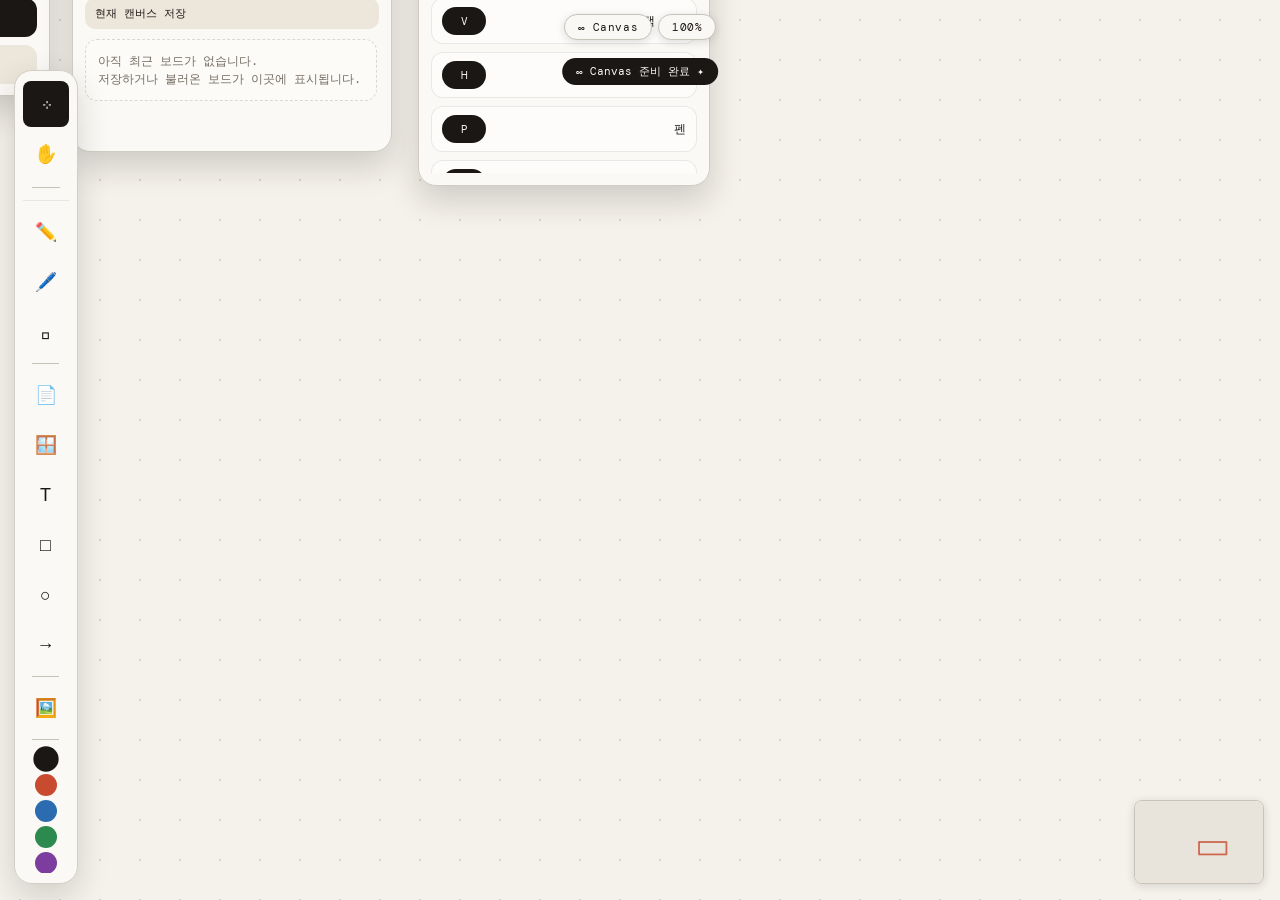
==== commit 5b451db8: "Add files via upload" ====
--- a/index.html
+++ b/index.html
@@ -2,7 +2,7 @@
 <html lang="ko">
 <head>
 <meta charset="UTF-8">
-<meta name="viewport" content="width=device-width, initial-scale=1.0, viewport-fit=cover, maximum-scale=1.0">
+<meta name="viewport" content="width=device-width, initial-scale=1.0, viewport-fit=cover, maximum-scale=1.0, user-scalable=no">
 <meta name="apple-mobile-web-app-capable" content="yes">
 <meta name="apple-mobile-web-app-status-bar-style" content="default">
 <meta name="theme-color" content="#f5f2eb">
--- a/style.css
+++ b/style.css
@@ -22,16 +22,20 @@
   -webkit-tap-highlight-color:transparent;
 }
 
+/* ── Grid ── */
 #grid{
   position:fixed;inset:0;pointer-events:none;z-index:0;
   background-image:radial-gradient(circle,var(--grid) 1.5px,transparent 1.5px);
   background-size:40px 40px;
 }
+
+/* ── Viewport / Board ── */
 #viewport{position:fixed;overflow:hidden;z-index:1;}
 #board{position:absolute;top:0;left:0;transform-origin:0 0;will-change:transform;}
 #svg-layer{position:absolute;top:0;left:0;width:1px;height:1px;overflow:visible;pointer-events:none;}
 #preview-canvas{position:fixed;pointer-events:none;z-index:500;}
 
+/* ── Selection rectangle ── */
 #sel-rect{
   position:fixed;border:1.5px solid var(--accent2);
   background:rgba(43,108,176,0.08);pointer-events:none;
@@ -39,6 +43,7 @@
 }
 .el.lasso-hover>.el-body{outline:2px dashed var(--accent2);outline-offset:2px;}
 
+/* ── Element system ── */
 .el{position:absolute;}
 .el-body{width:100%;height:100%;border-radius:2px;}
 .el-handles{display:none;position:absolute;inset:-1px;pointer-events:none;}
@@ -71,23 +76,29 @@
   .h-resize.w{top:calc(50% - 10px);left:-10px;}
 }
 
+/* ── Sticky ── */
 .sticky-body{
   padding:10px;display:flex;flex-direction:column;
   box-shadow:3px 5px 14px var(--shadow);min-width:120px;min-height:90px;
 }
 .sticky-bar{display:flex;justify-content:flex-end;gap:4px;margin-bottom:6px;flex-shrink:0;}
 .sticky-btn{
-  width:18px;height:18px;border:none;border-radius:50%;
-  background:rgba(0,0,0,0.18);color:rgba(0,0,0,0.6);font-size:10px;cursor:pointer;
+  width:28px;height:28px;border:none;border-radius:50%;
+  background:rgba(0,0,0,0.18);color:rgba(0,0,0,0.6);font-size:12px;cursor:pointer;
   display:flex;align-items:center;justify-content:center;
+  touch-action:manipulation;
+  -webkit-tap-highlight-color:transparent;
 }
 .sticky-btn:hover{opacity:.7;}
+.sticky-btn:active{opacity:.5;}
 .sticky-body textarea{
   flex:1;border:none;background:transparent;resize:none;
   font-family:'Fraunces',serif;font-size:14px;font-weight:300;line-height:1.55;
   color:var(--ink);outline:none;cursor:text;min-height:60px;
-}
-
+  touch-action:manipulation;
+}
+
+/* ── Text ── */
 .text-body{
   padding:4px 6px;min-width:60px;min-height:30px;white-space:pre-wrap;
   word-break:break-word;font-family:'Fraunces',serif;font-weight:300;
@@ -95,7 +106,7 @@
 }
 
 /* ══════════════════════════════════════════════════════
-   CARD WINDOW (user-created editable window)
+   CARD WINDOW
 ══════════════════════════════════════════════════════ */
 .card-body{
   display:flex;flex-direction:column;
@@ -128,12 +139,15 @@
   pointer-events:none;
 }
 .card-close-btn{
-  width:24px;height:24px;border:none;border-radius:999px;cursor:pointer;
-  background:rgba(0,0,0,0.08);color:var(--ink);font-size:12px;
+  width:30px;height:30px;border:none;border-radius:999px;cursor:pointer;
+  background:rgba(0,0,0,0.08);color:var(--ink);font-size:13px;
   display:flex;align-items:center;justify-content:center;flex-shrink:0;
   transition:background .12s;
+  touch-action:manipulation;
+  -webkit-tap-highlight-color:transparent;
 }
 .card-close-btn:hover{background:rgba(0,0,0,0.14);}
+.card-close-btn:active{background:rgba(0,0,0,0.20);}
 
 .card-content{
   padding:10px 12px;
@@ -155,10 +169,14 @@
 .card-sub-container{
   flex:1 1 auto;
   padding:8px 10px;
-  display:flex;flex-direction:column;gap:8px;
+  position:relative;
   overflow-y:auto;overflow-x:hidden;
   min-height:0;
   scrollbar-width:thin;
+  background-image:
+    linear-gradient(rgba(0,0,0,0.03) 1px, transparent 1px),
+    linear-gradient(90deg, rgba(0,0,0,0.03) 1px, transparent 1px);
+  background-size:20px 20px;
 }
 .card-sub-container::-webkit-scrollbar{width:4px;}
 .card-sub-container::-webkit-scrollbar-thumb{background:rgba(0,0,0,0.14);border-radius:99px;}
@@ -166,30 +184,35 @@
 .card-add-block-btn{
   flex-shrink:0;
   margin:0 10px 10px;
-  padding:8px 0;
+  padding:12px 0;
   border:1.5px dashed rgba(0,0,0,0.16);
   border-radius:10px;
   background:transparent;
   color:rgba(0,0,0,0.38);
-  font-family:'DM Mono',monospace;font-size:11px;
+  font-family:'DM Mono',monospace;font-size:12px;
   cursor:pointer;
   transition:background .12s, color .12s, border-color .12s;
+  touch-action:manipulation;
+  -webkit-tap-highlight-color:transparent;
 }
 .card-add-block-btn:hover{
   background:rgba(0,0,0,0.04);
   color:var(--ink);
   border-color:rgba(0,0,0,0.28);
 }
+.card-add-block-btn:active{
+  background:rgba(0,0,0,0.08);
+  color:var(--ink);
+}
 
 /* Sub-block */
 .card-sub-block{
-  position:relative;
+  position:absolute;
   border:1.5px solid rgba(0,0,0,0.10);
   border-radius:10px;
   background:rgba(255,255,255,0.55);
   display:flex;flex-direction:column;
   overflow:hidden;
-  flex-shrink:0;
   transition:border-color .12s, box-shadow .12s;
 }
 .card-sub-block:hover{
@@ -198,10 +221,6 @@
 .card-sub-block.card-sub-resizing{
   border-color:var(--accent2);
   box-shadow:inset 0 0 0 0 transparent;
-  background-image:
-    linear-gradient(rgba(43,108,176,0.04) 1px, transparent 1px),
-    linear-gradient(90deg, rgba(43,108,176,0.04) 1px, transparent 1px);
-  background-size:20px 20px;
 }
 .card-sub-block[data-dir="horizontal"]{
   flex-direction:row;
@@ -211,25 +230,22 @@
   border-left:1px solid rgba(0,0,0,0.06);
 }
 
-/* Drag-reorder: dragging state */
 .card-sub-block.card-sub-dragging{
   opacity:0.85;
   box-shadow:0 12px 36px rgba(26,23,20,0.28);
   border-color:var(--accent2);
   z-index:99999;
   pointer-events:none;
-  transform:rotate(1.5deg);
   transition:none;
 }
 
-/* Placeholder that shows the drop target */
 .card-sub-placeholder{
+  position:absolute;
   border:2px dashed var(--accent2);
   border-radius:10px;
   background:rgba(43,108,176,0.06);
-  flex-shrink:0;
-  transition:height .12s, width .12s;
-  min-height:40px;
+  pointer-events:none;
+  transition:left .1s, top .1s;
 }
 
 .card-sub-header{
@@ -239,9 +255,8 @@
   flex-shrink:0;
 }
 
-/* Drag handle for reorder */
 .card-sub-drag-handle{
-  width:20px;height:20px;
+  width:24px;height:24px;
   display:flex;align-items:center;justify-content:center;
   font-size:13px;
   color:rgba(0,0,0,0.28);
@@ -250,6 +265,7 @@
   border-radius:4px;
   transition:color .12s, background .12s;
   user-select:none;-webkit-user-select:none;
+  touch-action:none;
 }
 .card-sub-drag-handle:hover{
   color:var(--ink);
@@ -278,14 +294,18 @@
   display:flex;gap:3px;flex-shrink:0;
 }
 .card-sub-btn{
-  width:22px;height:22px;border:none;border-radius:6px;
+  width:28px;height:28px;border:none;border-radius:6px;
   background:transparent;color:rgba(0,0,0,0.4);
-  font-size:11px;cursor:pointer;
+  font-size:12px;cursor:pointer;
   display:flex;align-items:center;justify-content:center;
   transition:background .1s, color .1s;
+  touch-action:manipulation;
+  -webkit-tap-highlight-color:transparent;
 }
 .card-sub-btn:hover{background:rgba(0,0,0,0.08);color:var(--ink);}
+.card-sub-btn:active{background:rgba(0,0,0,0.14);color:var(--ink);}
 .card-sub-btn-del:hover{color:var(--accent);}
+.card-sub-btn-del:active{color:var(--accent);}
 
 .card-sub-content{
   flex:1 1 auto;
@@ -308,10 +328,11 @@
 .card-sub-resize-handle{
   position:absolute;
   bottom:0;right:0;
-  width:16px;height:16px;
+  width:22px;height:22px;
   cursor:se-resize;
   z-index:2;
   background:transparent;
+  touch-action:none;
 }
 .card-sub-resize-handle::before{
   content:'';
@@ -338,7 +359,6 @@
 
 /* ══════════════════════════════════════════════════════
    STARTUP / SYSTEM WINDOWS
-   data-win-role="startup" distinguishes from user cards
 ══════════════════════════════════════════════════════ */
 .start-window{position:absolute;}
 .start-window-body{
@@ -355,10 +375,13 @@
 }
 .start-window-title{font-size:13px;font-weight:500;letter-spacing:-0.02em;color:var(--ink);}
 .start-window-close{
-  width:24px;height:24px;border:none;border-radius:999px;cursor:pointer;
+  width:30px;height:30px;border:none;border-radius:999px;cursor:pointer;
   background:rgba(0,0,0,0.08);color:var(--ink);font-size:12px;
   display:flex;align-items:center;justify-content:center;flex-shrink:0;
-}
+  touch-action:manipulation;
+  -webkit-tap-highlight-color:transparent;
+}
+.start-window-close:active{background:rgba(0,0,0,0.18);}
 .start-window-content{padding:12px;display:flex;flex-direction:column;gap:10px;min-height:0;}
 .start-window-note{
   font-family:'Fraunces',serif;font-size:14px;line-height:1.5;color:#4d463f;
@@ -368,7 +391,10 @@
   width:100%;border:none;border-radius:12px;padding:11px 12px;cursor:pointer;
   background:#ece6db;color:var(--ink);font-family:'DM Mono',monospace;font-size:12px;
   text-align:left;
-}
+  touch-action:manipulation;
+  -webkit-tap-highlight-color:transparent;
+}
+.launch-btn:active{filter:brightness(0.92);}
 .launch-btn.primary{background:var(--ink);color:var(--panel);}
 .launch-btn.ghost{background:transparent;border:1px solid var(--border);}
 .launch-btn.small{padding:8px 10px;font-size:11px;border-radius:10px;}
@@ -396,8 +422,12 @@
 }
 .shortcut-desc{font-size:12px;color:var(--ink);text-align:right;line-height:1.4;}
 
+/* ── Image ── */
 .image-body{display:block;width:100%;height:100%;object-fit:contain;pointer-events:none;border-radius:1px;}
 
+/* ══════════════════════════════════════════════════════
+   TOOLBAR
+══════════════════════════════════════════════════════ */
 .tbtn{
   display:flex;align-items:center;justify-content:center;
   border:none;border-radius:8px;background:transparent;
@@ -405,6 +435,7 @@
   transition:background .12s,transform .1s;
   position:relative;flex-shrink:0;
   -webkit-tap-highlight-color:transparent;
+  touch-action:manipulation;
 }
 .tbtn:active{transform:scale(.93);}
 .tbtn.active{background:var(--ink);color:var(--panel);}
@@ -421,6 +452,8 @@
 .cdot{
   border-radius:50%;cursor:pointer;border:2px solid transparent;
   transition:transform .1s,border-color .1s;flex-shrink:0;
+  touch-action:manipulation;
+  -webkit-tap-highlight-color:transparent;
 }
 .cdot:hover{transform:scale(1.2);}
 .cdot.active{border-color:var(--ink);transform:scale(1.15);}
@@ -429,6 +462,8 @@
   display:flex;align-items:center;justify-content:center;
   border:1.5px solid var(--border);border-radius:6px;
   cursor:pointer;background:transparent;transition:background .12s;flex-shrink:0;
+  touch-action:manipulation;
+  -webkit-tap-highlight-color:transparent;
 }
 .sbtn:hover{background:rgba(0,0,0,0.07);}
 .sbtn.active{background:var(--ink);}
@@ -518,6 +553,7 @@
   #toolbar .tbtn[data-tip]:hover::after{display:none;}
 }
 
+/* ── Topbar ── */
 #topbar{
   position:fixed;z-index:1000;
   display:flex;align-items:center;gap:6px;
@@ -534,7 +570,7 @@
   padding:5px 13px;font-size:11px;color:var(--ink);
   box-shadow:0 2px 8px var(--shadow);letter-spacing:.05em;white-space:nowrap;
 }
-#zoom-pill{cursor:pointer;min-width:54px;text-align:center;}
+#zoom-pill{cursor:pointer;min-width:54px;text-align:center;touch-action:manipulation;}
 #zoom-pill:hover{background:rgba(0,0,0,0.06);}
 
 @media(max-width:767px){
@@ -548,6 +584,7 @@
   .pill{padding:4px 10px;font-size:10px;}
 }
 
+/* ── Context Menu ── */
 #ctx{
   position:fixed;z-index:9999;background:var(--panel);
   border:1.5px solid var(--border);border-radius:10px;
@@ -556,11 +593,13 @@
 .citem{
   padding:9px 14px;border-radius:6px;cursor:pointer;font-size:13px;color:var(--ink);
   transition:background .1s;
+  touch-action:manipulation;
 }
 .citem:hover,.citem:active{background:rgba(0,0,0,0.07);}
 .citem.danger{color:var(--accent);}
 .cdiv{height:1px;background:var(--border);margin:4px 0;}
 
+/* ── Snack ── */
 #snack{
   position:fixed;left:50%;
   transform:translateX(-50%) translateY(-8px);
@@ -575,6 +614,7 @@
   #snack{top:calc(50px + var(--safe-t));}
 }
 
+/* ── Minimap ── */
 #minimap{
   position:fixed;right:16px;
   width:130px;height:84px;
@@ -586,6 +626,7 @@
   #minimap{display:none;}
 }
 
+/* ── Cursors ── */
 body[data-tool="pan"] #viewport{cursor:grab;}
 body[data-tool="pan"].panning #viewport{cursor:grabbing;}
 body[data-tool="pen"] #viewport,
@@ -597,6 +638,7 @@
 body[data-tool="text"] #viewport{cursor:text;}
 body[data-tool="select"] #viewport{cursor:default;}
 
+/* ── Pen Panel ── */
 #pen-panel{
   position:fixed;z-index:2000;
   background:color-mix(in srgb,var(--panel) 94%,white 6%);
@@ -640,9 +682,10 @@
   font-weight:500;font-size:11.5px;letter-spacing:.04em;
 }
 .pp-x{
-  width:22px;height:22px;border:none;background:transparent;
+  width:28px;height:28px;border:none;background:transparent;
   border-radius:50%;cursor:pointer;display:flex;align-items:center;justify-content:center;
   font-size:13px;color:color-mix(in srgb,var(--ink) 50%,transparent);
+  touch-action:manipulation;
 }
 .pp-x:hover{background:rgba(0,0,0,0.08);}
 .pp-sect{display:flex;flex-direction:column;gap:6px;width:100%;}
@@ -654,14 +697,15 @@
 .pp-row input[type=range]{
   flex:1;height:3px;-webkit-appearance:none;appearance:none;
   background:var(--border);border-radius:99px;outline:none;cursor:pointer;
+  touch-action:manipulation;
 }
 .pp-row input[type=range]::-webkit-slider-thumb{
-  -webkit-appearance:none;width:17px;height:17px;border-radius:50%;
+  -webkit-appearance:none;width:22px;height:22px;border-radius:50%;
   background:var(--ink);border:2.5px solid var(--panel);
   box-shadow:0 1px 5px rgba(0,0,0,.28);cursor:pointer;
 }
 .pp-row input[type=range]::-moz-range-thumb{
-  width:17px;height:17px;border-radius:50%;background:var(--ink);
+  width:22px;height:22px;border-radius:50%;background:var(--ink);
   border:2.5px solid var(--panel);box-shadow:0 1px 5px rgba(0,0,0,.28);
 }
 .pp-num{
@@ -676,6 +720,7 @@
   font-size:10px;cursor:pointer;background:transparent;color:var(--ink);
   transition:background .12s,border-color .12s,color .12s;
   font-family:'DM Mono',monospace;
+  touch-action:manipulation;
 }
 .pp-chip:hover{background:rgba(0,0,0,0.06);}
 .pp-chip.pp-on{background:var(--ink);color:var(--panel);border-color:var(--ink);}
@@ -687,6 +732,7 @@
   align-items:center;justify-content:center;gap:2px;
   font-size:8.5px;color:var(--ink);font-family:'DM Mono',monospace;
   transition:background .12s,border-color .12s,color .12s;
+  touch-action:manipulation;
 }
 .pp-cap:hover{background:rgba(0,0,0,0.06);}
 .pp-cap.pp-on{background:var(--ink);color:var(--panel);border-color:var(--ink);}
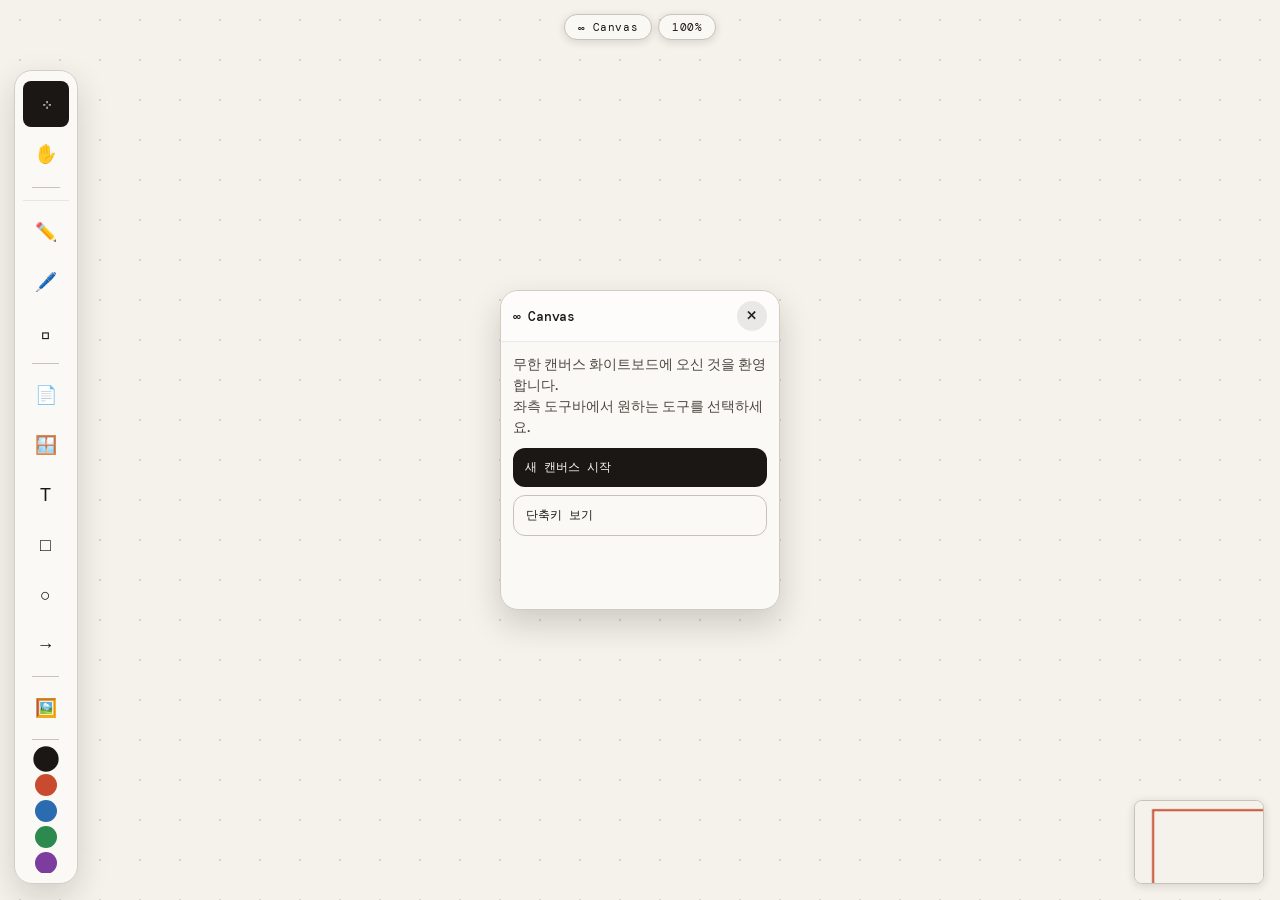
==== commit cf02baac: "Add files via upload" ====
--- a/index.html
+++ b/index.html
@@ -6,7 +6,7 @@
 <meta name="apple-mobile-web-app-capable" content="yes">
 <meta name="apple-mobile-web-app-status-bar-style" content="default">
 <meta name="theme-color" content="#f5f2eb">
-<title>∞ Canvas</title>
+<title>∞ Canvas 0.01</title>
 <link rel="stylesheet" href="style.css">
 </head>
 <body data-tool="select">
@@ -17,16 +17,16 @@
 
 <div id="topbar">
   <div class="pill" id="title-pill">∞ Canvas</div>
-  <div class="pill" id="zoom-pill" onclick="resetView()">100%</div>
+  <div class="pill" id="zoom-pill">100%</div>
 </div>
 
 <div id="ctx">
-  <div class="citem" onclick="ctxDo('front')">↑ 맨 앞으로</div>
-  <div class="citem" onclick="ctxDo('back')">↓ 맨 뒤로</div>
+  <div class="citem" data-action="front">↑ 맨 앞으로</div>
+  <div class="citem" data-action="back">↓ 맨 뒤로</div>
   <div class="cdiv"></div>
-  <div class="citem" onclick="ctxDo('dup')">⊞ 복제</div>
+  <div class="citem" data-action="dup">⊞ 복제</div>
   <div class="cdiv"></div>
-  <div class="citem danger" onclick="ctxDo('del')">✕ 삭제</div>
+  <div class="citem danger" data-action="del">✕ 삭제</div>
 </div>
 
 <div id="snack"></div>
@@ -43,59 +43,54 @@
 <div id="pen-panel">
   <div class="pp-title">
     <span id="pp-title-txt">✏️ 펜 설정</span>
-    <button class="pp-x" onclick="closePenPanel()">✕</button>
+    <button class="pp-x" id="pp-close-btn">✕</button>
   </div>
-
   <div class="pp-sect">
     <div class="pp-lbl">펜 안정화 (smoothing)</div>
     <div class="pp-row">
-      <input type="range" id="pp-smooth" min="0" max="20" step="1" value="0" oninput="onPPChange()">
+      <input type="range" id="pp-smooth" min="0" max="20" step="1" value="0">
       <span class="pp-num" id="pp-smooth-v">0</span>
     </div>
     <div class="pp-chips" id="pp-sc">
-      <button class="pp-chip pp-on" onclick="setPPSmooth(0,this)">없음</button>
-      <button class="pp-chip"       onclick="setPPSmooth(5,this)">약간</button>
-      <button class="pp-chip"       onclick="setPPSmooth(10,this)">보통</button>
-      <button class="pp-chip"       onclick="setPPSmooth(18,this)">강함</button>
+      <button class="pp-chip pp-on" data-smooth="0">없음</button>
+      <button class="pp-chip" data-smooth="5">약간</button>
+      <button class="pp-chip" data-smooth="10">보통</button>
+      <button class="pp-chip" data-smooth="18">강함</button>
     </div>
   </div>
-
   <div class="pp-sect">
     <div class="pp-lbl">불투명도 (opacity)</div>
     <div class="pp-row">
-      <input type="range" id="pp-opacity" min="5" max="100" step="5" value="100" oninput="onPPChange()">
+      <input type="range" id="pp-opacity" min="5" max="100" step="5" value="100">
       <span class="pp-num" id="pp-opacity-v">100%</span>
     </div>
   </div>
-
   <div class="pp-sect" id="pp-cap-sect">
     <div class="pp-lbl">선 끝 모양 (linecap)</div>
     <div class="pp-caps">
-      <button class="pp-cap pp-on" data-cap="round" onclick="setPPCap(this)">
+      <button class="pp-cap pp-on" data-cap="round">
         <svg width="30" height="10"><line x1="5" y1="5" x2="25" y2="5" stroke="currentColor" stroke-width="5" stroke-linecap="round"/></svg>
         <span>둥글게</span>
       </button>
-      <button class="pp-cap" data-cap="square" onclick="setPPCap(this)">
+      <button class="pp-cap" data-cap="square">
         <svg width="30" height="10"><line x1="5" y1="5" x2="25" y2="5" stroke="currentColor" stroke-width="5" stroke-linecap="square"/></svg>
         <span>각지게</span>
       </button>
-      <button class="pp-cap" data-cap="butt" onclick="setPPCap(this)">
+      <button class="pp-cap" data-cap="butt">
         <svg width="30" height="10"><line x1="7" y1="5" x2="23" y2="5" stroke="currentColor" stroke-width="5" stroke-linecap="butt"/></svg>
         <span>짧게</span>
       </button>
     </div>
   </div>
-
   <div class="pp-sect" id="pp-pressure-sect">
     <div class="pp-lbl">끝 처리 (taper)</div>
     <div class="pp-chips" id="pp-pc">
-      <button class="pp-chip pp-on" data-pressure="none"  onclick="setPPPressure(this)">없음</button>
-      <button class="pp-chip"       data-pressure="start" onclick="setPPPressure(this)">시작</button>
-      <button class="pp-chip"       data-pressure="end"   onclick="setPPPressure(this)">끝</button>
-      <button class="pp-chip"       data-pressure="both"  onclick="setPPPressure(this)">양쪽</button>
+      <button class="pp-chip pp-on" data-pressure="none">없음</button>
+      <button class="pp-chip" data-pressure="start">시작</button>
+      <button class="pp-chip" data-pressure="end">끝</button>
+      <button class="pp-chip" data-pressure="both">양쪽</button>
     </div>
   </div>
-
   <div class="pp-sect">
     <div class="pp-lbl">미리보기</div>
     <div id="pp-preview-wrap">
@@ -112,45 +107,45 @@
 <!-- ══ TOOLBAR ══ -->
 <div id="toolbar">
   <div id="toolbar-fixed">
-    <button class="tbtn active" id="t-select" data-tip="선택 (V)" onclick="setTool('select')">⊹</button>
-    <button class="tbtn" id="t-pan" data-tip="이동 (H)" onclick="setTool('pan')">✋</button>
+    <button class="tbtn active" id="t-select" data-tip="선택 (V)" data-tool="select">⊹</button>
+    <button class="tbtn" id="t-pan" data-tip="이동 (H)" data-tool="pan">✋</button>
     <div class="sep"></div>
   </div>
   <div id="toolbar-scroll">
-    <button class="tbtn" id="t-pen"       data-tip="펜 (P) · 재클릭 → 설정"       onclick="setToolOrPanel('pen')">✏️</button>
-    <button class="tbtn" id="t-highlight" data-tip="형광펜 (L) · 재클릭 → 설정"    onclick="setToolOrPanel('highlight')">🖊️</button>
-    <button class="tbtn" id="t-eraser"    data-tip="지우개 (E) · 재클릭 → 설정"    onclick="setToolOrPanel('eraser')">◻</button>
+    <button class="tbtn" id="t-pen"       data-tip="펜 (P) · 재클릭 → 설정"       data-tool-or-panel="pen">✏️</button>
+    <button class="tbtn" id="t-highlight" data-tip="형광펜 (L) · 재클릭 → 설정"    data-tool-or-panel="highlight">🖊️</button>
+    <button class="tbtn" id="t-eraser"    data-tip="지우개 (E) · 재클릭 → 설정"    data-tool-or-panel="eraser">◻</button>
     <div class="sep"></div>
-    <button class="tbtn" id="t-sticky" data-tip="포스트잇 (S)"  onclick="addSticky()">📄</button>
-    <button class="tbtn" id="t-card"   data-tip="카드 창 (W)"   onclick="addCardWindow()">🪟</button>
-    <button class="tbtn" id="t-text"   data-tip="텍스트 (T)"    onclick="setTool('text')">T</button>
-    <button class="tbtn" id="t-rect"   data-tip="사각형 (R)"    onclick="setTool('rect')">□</button>
-    <button class="tbtn" id="t-circle" data-tip="원 (C)"        onclick="setTool('circle')">○</button>
-    <button class="tbtn" id="t-arrow"  data-tip="화살표 (A)"    onclick="setTool('arrow')">→</button>
+    <button class="tbtn" id="t-sticky" data-tip="포스트잇 (S)"  data-action="addSticky">📄</button>
+    <button class="tbtn" id="t-card"   data-tip="카드 창 (W)"   data-action="addCard">🪟</button>
+    <button class="tbtn" id="t-text"   data-tip="텍스트 (T)"    data-tool="text">T</button>
+    <button class="tbtn" id="t-rect"   data-tip="사각형 (R)"    data-tool="rect">□</button>
+    <button class="tbtn" id="t-circle" data-tip="원 (C)"        data-tool="circle">○</button>
+    <button class="tbtn" id="t-arrow"  data-tip="화살표 (A)"    data-tool="arrow">→</button>
     <div class="sep"></div>
-    <button class="tbtn" data-tip="이미지" onclick="document.getElementById('img-in').click()">🖼️</button>
+    <button class="tbtn" data-tip="이미지" data-action="addImage">🖼️</button>
     <div class="sep"></div>
-    <div class="cdot active" style="background:#1a1714" data-c="#1a1714" onclick="setColor(this)"></div>
-    <div class="cdot" style="background:#c84b2f" data-c="#c84b2f" onclick="setColor(this)"></div>
-    <div class="cdot" style="background:#2b6cb0" data-c="#2b6cb0" onclick="setColor(this)"></div>
-    <div class="cdot" style="background:#2d8a4e" data-c="#2d8a4e" onclick="setColor(this)"></div>
-    <div class="cdot" style="background:#7c3d9e" data-c="#7c3d9e" onclick="setColor(this)"></div>
-    <div class="cdot" style="background:#e8a320" data-c="#e8a320" onclick="setColor(this)"></div>
+    <div class="cdot active" style="background:#1a1714" data-c="#1a1714"></div>
+    <div class="cdot" style="background:#c84b2f" data-c="#c84b2f"></div>
+    <div class="cdot" style="background:#2b6cb0" data-c="#2b6cb0"></div>
+    <div class="cdot" style="background:#2d8a4e" data-c="#2d8a4e"></div>
+    <div class="cdot" style="background:#7c3d9e" data-c="#7c3d9e"></div>
+    <div class="cdot" style="background:#e8a320" data-c="#e8a320"></div>
     <div class="sep"></div>
-    <button class="sbtn active" data-sw="2"  onclick="setStroke(this,2)"><div class="sline" style="height:2px"></div></button>
-    <button class="sbtn"        data-sw="5"  onclick="setStroke(this,5)"><div class="sline" style="height:4px"></div></button>
-    <button class="sbtn"        data-sw="10" onclick="setStroke(this,10)"><div class="sline" style="height:7px"></div></button>
+    <button class="sbtn active" data-sw="2"><div class="sline" style="height:2px"></div></button>
+    <button class="sbtn"        data-sw="5"><div class="sline" style="height:4px"></div></button>
+    <button class="sbtn"        data-sw="10"><div class="sline" style="height:7px"></div></button>
     <div class="sep"></div>
-    <button class="tbtn" data-tip="그리드 (G)"  onclick="toggleGrid()">⊞</button>
-    <button class="tbtn" data-tip="저장 Ctrl+S" onclick="saveBoard()">💾</button>
-    <button class="tbtn" data-tip="불러오기"     onclick="document.getElementById('load-in').click()">📂</button>
-    <button class="tbtn" data-tip="전체 지우기"  onclick="clearAll()">🗑️</button>
+    <button class="tbtn" data-tip="그리드 (G)"  data-action="toggleGrid">⊞</button>
+    <button class="tbtn" data-tip="저장 Ctrl+S" data-action="save">💾</button>
+    <button class="tbtn" data-tip="불러오기"     data-action="load">📂</button>
+    <button class="tbtn" data-tip="전체 지우기"  data-action="clearAll">🗑️</button>
   </div>
 </div>
 
-<input type="file" id="img-in"  accept="image/*" style="display:none" onchange="handleImg(event)">
-<input type="file" id="load-in" style="display:none" onchange="loadBoard(event)">
+<input type="file" id="img-in"  accept="image/*" style="display:none">
+<input type="file" id="load-in" style="display:none">
 
-<script src="app.js"></script>
+<script type="module" src="js/main.js"></script>
 </body>
 </html>
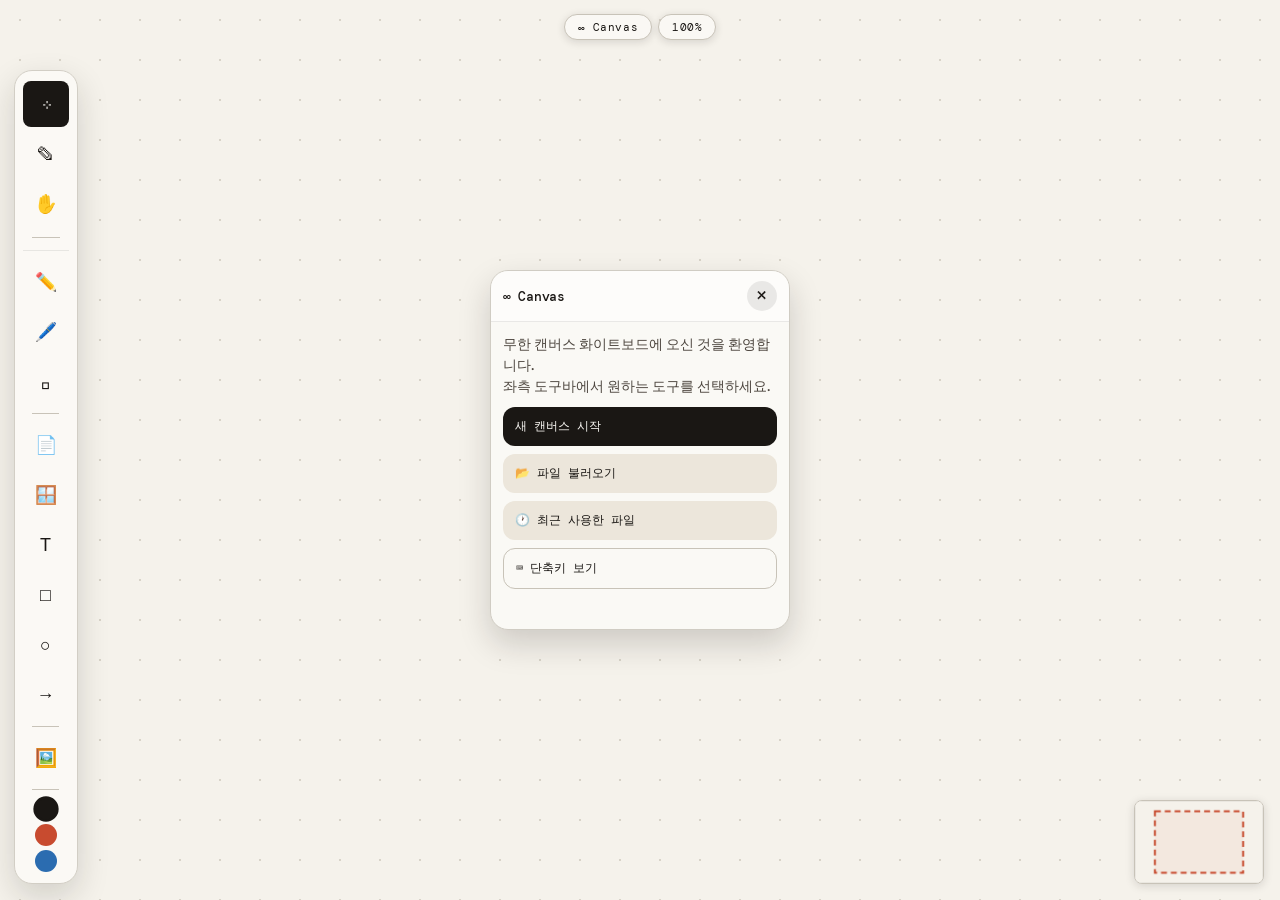
==== commit af5e088a: "Update index.html" ====
--- a/index.html
+++ b/index.html
@@ -108,6 +108,7 @@
 <div id="toolbar">
   <div id="toolbar-fixed">
     <button class="tbtn active" id="t-select" data-tip="선택 (V)" data-tool="select">⊹</button>
+    <button class="tbtn" id="t-edit" data-tip="편집 (D)" data-tool="edit">✎</button>
     <button class="tbtn" id="t-pan" data-tip="이동 (H)" data-tool="pan">✋</button>
     <div class="sep"></div>
   </div>
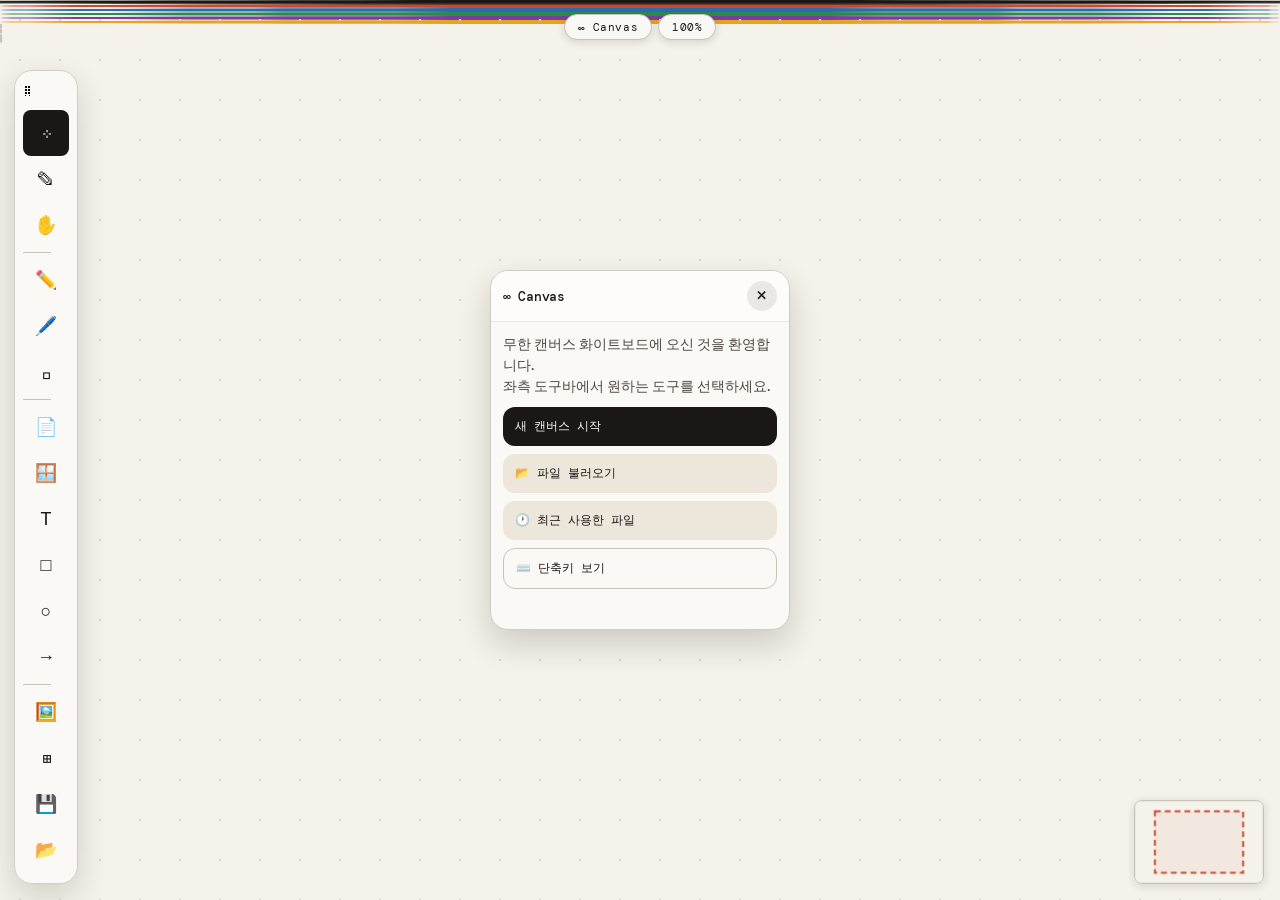
==== commit b09183f8: "Update index.html" ====
--- a/index.html
+++ b/index.html
@@ -104,15 +104,14 @@
   </div>
 </div>
 
-<!-- ══ TOOLBAR ══ -->
+<!-- ══ TOOLBAR (가로 통일) ══ -->
 <div id="toolbar">
-  <div id="toolbar-fixed">
+  <div id="tb-drag-handle">⠿</div>
+  <div id="tb-tools">
     <button class="tbtn active" id="t-select" data-tip="선택 (V)" data-tool="select">⊹</button>
     <button class="tbtn" id="t-edit" data-tip="편집 (D)" data-tool="edit">✎</button>
     <button class="tbtn" id="t-pan" data-tip="이동 (H)" data-tool="pan">✋</button>
     <div class="sep"></div>
-  </div>
-  <div id="toolbar-scroll">
     <button class="tbtn" id="t-pen"       data-tip="펜 (P) · 재클릭 → 설정"       data-tool-or-panel="pen">✏️</button>
     <button class="tbtn" id="t-highlight" data-tip="형광펜 (L) · 재클릭 → 설정"    data-tool-or-panel="highlight">🖊️</button>
     <button class="tbtn" id="t-eraser"    data-tip="지우개 (E) · 재클릭 → 설정"    data-tool-or-panel="eraser">◻</button>
@@ -125,23 +124,25 @@
     <button class="tbtn" id="t-arrow"  data-tip="화살표 (A)"    data-tool="arrow">→</button>
     <div class="sep"></div>
     <button class="tbtn" data-tip="이미지" data-action="addImage">🖼️</button>
-    <div class="sep"></div>
-    <div class="cdot active" style="background:#1a1714" data-c="#1a1714"></div>
-    <div class="cdot" style="background:#c84b2f" data-c="#c84b2f"></div>
-    <div class="cdot" style="background:#2b6cb0" data-c="#2b6cb0"></div>
-    <div class="cdot" style="background:#2d8a4e" data-c="#2d8a4e"></div>
-    <div class="cdot" style="background:#7c3d9e" data-c="#7c3d9e"></div>
-    <div class="cdot" style="background:#e8a320" data-c="#e8a320"></div>
-    <div class="sep"></div>
-    <button class="sbtn active" data-sw="2"><div class="sline" style="height:2px"></div></button>
-    <button class="sbtn"        data-sw="5"><div class="sline" style="height:4px"></div></button>
-    <button class="sbtn"        data-sw="10"><div class="sline" style="height:7px"></div></button>
-    <div class="sep"></div>
     <button class="tbtn" data-tip="그리드 (G)"  data-action="toggleGrid">⊞</button>
     <button class="tbtn" data-tip="저장 Ctrl+S" data-action="save">💾</button>
     <button class="tbtn" data-tip="불러오기"     data-action="load">📂</button>
     <button class="tbtn" data-tip="전체 지우기"  data-action="clearAll">🗑️</button>
   </div>
+</div>
+
+<!-- ══ COLOR BAR (그리기 도구 선택 시 나타남) ══ -->
+<div id="color-bar">
+  <div class="cdot active" style="background:#1a1714" data-c="#1a1714"></div>
+  <div class="cdot" style="background:#c84b2f" data-c="#c84b2f"></div>
+  <div class="cdot" style="background:#2b6cb0" data-c="#2b6cb0"></div>
+  <div class="cdot" style="background:#2d8a4e" data-c="#2d8a4e"></div>
+  <div class="cdot" style="background:#7c3d9e" data-c="#7c3d9e"></div>
+  <div class="cdot" style="background:#e8a320" data-c="#e8a320"></div>
+  <div class="cb-sep"></div>
+  <button class="sbtn active" data-sw="2"><div class="sline" style="height:2px"></div></button>
+  <button class="sbtn"        data-sw="5"><div class="sline" style="height:4px"></div></button>
+  <button class="sbtn"        data-sw="10"><div class="sline" style="height:7px"></div></button>
 </div>
 
 <input type="file" id="img-in"  accept="image/*" style="display:none">
--- a/style.css
+++ b/style.css
@@ -637,6 +637,11 @@
 body[data-tool="arrow"] #viewport{cursor:crosshair;}
 body[data-tool="text"] #viewport{cursor:text;}
 body[data-tool="select"] #viewport{cursor:default;}
+body[data-tool="edit"] #viewport{cursor:text;}
+body[data-tool="edit"] #viewport .el{cursor:text;}
+body[data-tool="edit"] #viewport .el .h-move{cursor:text;pointer-events:none;}
+body[data-tool="edit"] #viewport .el .h-resize{pointer-events:none;}
+
 
 /* ── Pen Panel ── */
 #pen-panel{
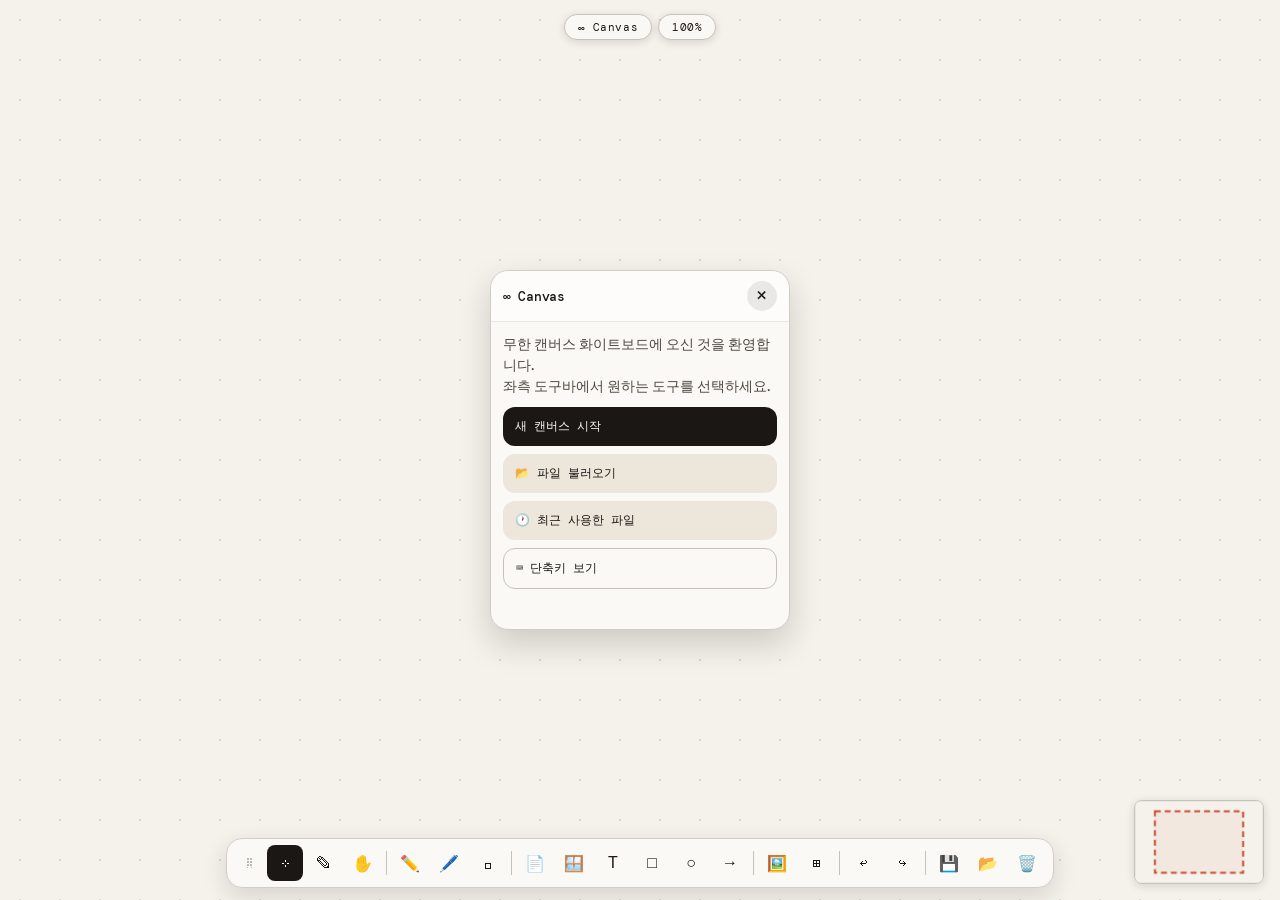
==== commit 99d4beb7: "Update index.html" ====
--- a/index.html
+++ b/index.html
@@ -125,11 +125,20 @@
     <div class="sep"></div>
     <button class="tbtn" data-tip="이미지" data-action="addImage">🖼️</button>
     <button class="tbtn" data-tip="그리드 (G)"  data-action="toggleGrid">⊞</button>
+
+    <!-- ═══ NEW: Undo / Redo 버튼 ═══ -->
+    <div class="sep"></div>
+    <button class="tbtn undo-redo-btn" id="t-undo" data-tip="실행 취소 (Ctrl+Z)" data-action="undo">↩</button>
+    <button class="tbtn undo-redo-btn" id="t-redo" data-tip="다시 실행 (Ctrl+Shift+Z)" data-action="redo">↪</button>
+    <!-- ═══ END NEW ═══ -->
+
+    <div class="sep"></div>
     <button class="tbtn" data-tip="저장 Ctrl+S" data-action="save">💾</button>
     <button class="tbtn" data-tip="불러오기"     data-action="load">📂</button>
     <button class="tbtn" data-tip="전체 지우기"  data-action="clearAll">🗑️</button>
   </div>
 </div>
+
 
 <!-- ══ COLOR BAR (그리기 도구 선택 시 나타남) ══ -->
 <div id="color-bar">
--- a/style.css
+++ b/style.css
@@ -4,8 +4,6 @@
   --bg:#f5f2eb; --grid:#d8d3c8; --ink:#1a1714;
   --panel:#faf8f4; --border:#c8c3b8; --shadow:rgba(26,23,20,0.14);
   --accent:#c84b2f; --accent2:#2b6cb0;
-  --tb-w: 60px;
-  --tb-h: 60px;
   --safe-b: env(safe-area-inset-bottom, 0px);
   --safe-t: env(safe-area-inset-top,    0px);
   --safe-l: env(safe-area-inset-left,   0px);
@@ -86,8 +84,7 @@
   width:28px;height:28px;border:none;border-radius:50%;
   background:rgba(0,0,0,0.18);color:rgba(0,0,0,0.6);font-size:12px;cursor:pointer;
   display:flex;align-items:center;justify-content:center;
-  touch-action:manipulation;
-  -webkit-tap-highlight-color:transparent;
+  touch-action:manipulation;-webkit-tap-highlight-color:transparent;
 }
 .sticky-btn:hover{opacity:.7;}
 .sticky-btn:active{opacity:.5;}
@@ -106,332 +103,145 @@
 }
 
 /* ══════════════════════════════════════════════════════
-   CARD WINDOW
+   CARD WINDOW (unchanged)
 ══════════════════════════════════════════════════════ */
-.card-body{
-  display:flex;flex-direction:column;
-  background:color-mix(in srgb, var(--panel) 95%, white 5%);
-  border:1.5px solid color-mix(in srgb, var(--border) 80%, white 20%);
-  border-radius:14px;
-  box-shadow:0 10px 28px rgba(26,23,20,0.16);
-  overflow:hidden;
-  min-width:180px;min-height:120px;
-}
-.card-header{
-  display:flex;align-items:center;justify-content:space-between;gap:8px;
-  padding:10px 12px;
-  border-bottom:1px solid rgba(0,0,0,0.08);
-  background:rgba(255,255,255,0.45);
-  flex-shrink:0;
-}
-.card-title{
-  flex:1;min-width:0;
-  font-family:'DM Mono',monospace;
-  font-size:13px;font-weight:500;letter-spacing:-0.02em;
-  color:var(--ink);
-  outline:none;cursor:text;
-  white-space:nowrap;overflow:hidden;text-overflow:ellipsis;
-  user-select:text;-webkit-user-select:text;
-}
-.card-title:empty::before{
-  content:'제목을 입력하세요...';
-  color:rgba(0,0,0,0.28);
-  pointer-events:none;
-}
-.card-close-btn{
-  width:30px;height:30px;border:none;border-radius:999px;cursor:pointer;
-  background:rgba(0,0,0,0.08);color:var(--ink);font-size:13px;
-  display:flex;align-items:center;justify-content:center;flex-shrink:0;
-  transition:background .12s;
-  touch-action:manipulation;
-  -webkit-tap-highlight-color:transparent;
-}
+.card-body{display:flex;flex-direction:column;background:color-mix(in srgb, var(--panel) 95%, white 5%);border:1.5px solid color-mix(in srgb, var(--border) 80%, white 20%);border-radius:14px;box-shadow:0 10px 28px rgba(26,23,20,0.16);overflow:hidden;min-width:180px;min-height:120px;}
+.card-header{display:flex;align-items:center;justify-content:space-between;gap:8px;padding:10px 12px;border-bottom:1px solid rgba(0,0,0,0.08);background:rgba(255,255,255,0.45);flex-shrink:0;}
+.card-title{flex:1;min-width:0;font-family:'DM Mono',monospace;font-size:13px;font-weight:500;letter-spacing:-0.02em;color:var(--ink);outline:none;cursor:text;white-space:nowrap;overflow:hidden;text-overflow:ellipsis;user-select:text;-webkit-user-select:text;}
+.card-title:empty::before{content:'제목을 입력하세요...';color:rgba(0,0,0,0.28);pointer-events:none;}
+.card-close-btn{width:30px;height:30px;border:none;border-radius:999px;cursor:pointer;background:rgba(0,0,0,0.08);color:var(--ink);font-size:13px;display:flex;align-items:center;justify-content:center;flex-shrink:0;transition:background .12s;touch-action:manipulation;-webkit-tap-highlight-color:transparent;}
 .card-close-btn:hover{background:rgba(0,0,0,0.14);}
 .card-close-btn:active{background:rgba(0,0,0,0.20);}
-
-.card-content{
-  padding:10px 12px;
-  font-family:'Fraunces',serif;font-size:13.5px;font-weight:300;line-height:1.55;
-  color:var(--ink);
-  outline:none;cursor:text;
-  min-height:32px;
-  white-space:pre-wrap;word-break:break-word;
-  user-select:text;-webkit-user-select:text;
-  border-bottom:1px solid rgba(0,0,0,0.06);
-  flex-shrink:0;
-}
-.card-content:empty::before{
-  content:attr(data-placeholder);
-  color:rgba(0,0,0,0.25);
-  pointer-events:none;
-}
-
-.card-sub-container{
-  flex:1 1 auto;
-  padding:8px 10px;
-  position:relative;
-  overflow-y:auto;overflow-x:hidden;
-  min-height:0;
-  scrollbar-width:thin;
-  background-image:
-    linear-gradient(rgba(0,0,0,0.03) 1px, transparent 1px),
-    linear-gradient(90deg, rgba(0,0,0,0.03) 1px, transparent 1px);
-  background-size:20px 20px;
-}
+.card-content{padding:10px 12px;font-family:'Fraunces',serif;font-size:13.5px;font-weight:300;line-height:1.55;color:var(--ink);outline:none;cursor:text;min-height:32px;white-space:pre-wrap;word-break:break-word;user-select:text;-webkit-user-select:text;border-bottom:1px solid rgba(0,0,0,0.06);flex-shrink:0;}
+.card-content:empty::before{content:attr(data-placeholder);color:rgba(0,0,0,0.25);pointer-events:none;}
+.card-sub-container{flex:1 1 auto;padding:8px 10px;position:relative;overflow-y:auto;overflow-x:hidden;min-height:0;scrollbar-width:thin;background-image:linear-gradient(rgba(0,0,0,0.03) 1px, transparent 1px),linear-gradient(90deg, rgba(0,0,0,0.03) 1px, transparent 1px);background-size:20px 20px;}
 .card-sub-container::-webkit-scrollbar{width:4px;}
 .card-sub-container::-webkit-scrollbar-thumb{background:rgba(0,0,0,0.14);border-radius:99px;}
-
-.card-add-block-btn{
-  flex-shrink:0;
-  margin:0 10px 10px;
-  padding:12px 0;
-  border:1.5px dashed rgba(0,0,0,0.16);
-  border-radius:10px;
-  background:transparent;
-  color:rgba(0,0,0,0.38);
-  font-family:'DM Mono',monospace;font-size:12px;
-  cursor:pointer;
-  transition:background .12s, color .12s, border-color .12s;
-  touch-action:manipulation;
-  -webkit-tap-highlight-color:transparent;
-}
-.card-add-block-btn:hover{
-  background:rgba(0,0,0,0.04);
-  color:var(--ink);
-  border-color:rgba(0,0,0,0.28);
-}
-.card-add-block-btn:active{
-  background:rgba(0,0,0,0.08);
-  color:var(--ink);
-}
-
-/* Sub-block */
-.card-sub-block{
-  position:absolute;
-  border:1.5px solid rgba(0,0,0,0.10);
-  border-radius:10px;
-  background:rgba(255,255,255,0.55);
-  display:flex;flex-direction:column;
-  overflow:hidden;
-  transition:border-color .12s, box-shadow .12s;
-}
-.card-sub-block:hover{
-  border-color:rgba(0,0,0,0.18);
-}
-.card-sub-block.card-sub-resizing{
-  border-color:var(--accent2);
-  box-shadow:inset 0 0 0 0 transparent;
-}
-.card-sub-block[data-dir="horizontal"]{
-  flex-direction:row;
-}
-.card-sub-block[data-dir="horizontal"] .card-sub-content{
-  border-top:none;
-  border-left:1px solid rgba(0,0,0,0.06);
-}
-
-.card-sub-block.card-sub-dragging{
-  opacity:0.85;
-  box-shadow:0 12px 36px rgba(26,23,20,0.28);
-  border-color:var(--accent2);
-  z-index:99999;
-  pointer-events:none;
-  transition:none;
-}
-
-.card-sub-placeholder{
-  position:absolute;
-  border:2px dashed var(--accent2);
-  border-radius:10px;
-  background:rgba(43,108,176,0.06);
-  pointer-events:none;
-  transition:left .1s, top .1s;
-}
-
-.card-sub-header{
-  display:flex;align-items:center;justify-content:space-between;gap:6px;
-  padding:6px 8px;
-  background:rgba(0,0,0,0.025);
-  flex-shrink:0;
-}
-
-.card-sub-drag-handle{
-  width:24px;height:24px;
-  display:flex;align-items:center;justify-content:center;
-  font-size:13px;
-  color:rgba(0,0,0,0.28);
-  cursor:grab;
-  flex-shrink:0;
-  border-radius:4px;
-  transition:color .12s, background .12s;
-  user-select:none;-webkit-user-select:none;
-  touch-action:none;
-}
-.card-sub-drag-handle:hover{
-  color:var(--ink);
-  background:rgba(0,0,0,0.06);
-}
-.card-sub-drag-handle:active{
-  cursor:grabbing;
-  color:var(--accent2);
-}
-
-.card-sub-title{
-  flex:1;min-width:0;
-  font-family:'DM Mono',monospace;
-  font-size:11px;font-weight:500;
-  color:var(--ink);
-  outline:none;cursor:text;
-  white-space:nowrap;overflow:hidden;text-overflow:ellipsis;
-  user-select:text;-webkit-user-select:text;
-}
-.card-sub-title:empty::before{
-  content:'블록 제목...';
-  color:rgba(0,0,0,0.22);
-  pointer-events:none;
-}
-.card-sub-actions{
-  display:flex;gap:3px;flex-shrink:0;
-}
-.card-sub-btn{
-  width:28px;height:28px;border:none;border-radius:6px;
-  background:transparent;color:rgba(0,0,0,0.4);
-  font-size:12px;cursor:pointer;
-  display:flex;align-items:center;justify-content:center;
-  transition:background .1s, color .1s;
-  touch-action:manipulation;
-  -webkit-tap-highlight-color:transparent;
-}
+.card-add-block-btn{flex-shrink:0;margin:0 10px 10px;padding:12px 0;border:1.5px dashed rgba(0,0,0,0.16);border-radius:10px;background:transparent;color:rgba(0,0,0,0.38);font-family:'DM Mono',monospace;font-size:12px;cursor:pointer;transition:background .12s, color .12s, border-color .12s;touch-action:manipulation;-webkit-tap-highlight-color:transparent;}
+.card-add-block-btn:hover{background:rgba(0,0,0,0.04);color:var(--ink);border-color:rgba(0,0,0,0.28);}
+.card-add-block-btn:active{background:rgba(0,0,0,0.08);color:var(--ink);}
+.card-sub-block{position:absolute;border:1.5px solid rgba(0,0,0,0.10);border-radius:10px;background:rgba(255,255,255,0.55);display:flex;flex-direction:column;overflow:hidden;transition:border-color .12s, box-shadow .12s;}
+.card-sub-block:hover{border-color:rgba(0,0,0,0.18);}
+.card-sub-block.card-sub-resizing{border-color:var(--accent2);}
+.card-sub-block[data-dir="horizontal"]{flex-direction:row;}
+.card-sub-block[data-dir="horizontal"] .card-sub-content{border-top:none;border-left:1px solid rgba(0,0,0,0.06);}
+.card-sub-block.card-sub-dragging{opacity:0.85;box-shadow:0 12px 36px rgba(26,23,20,0.28);border-color:var(--accent2);z-index:99999;pointer-events:none;transition:none;}
+.card-sub-placeholder{position:absolute;border:2px dashed var(--accent2);border-radius:10px;background:rgba(43,108,176,0.06);pointer-events:none;transition:left .1s, top .1s;}
+.card-sub-header{display:flex;align-items:center;justify-content:space-between;gap:6px;padding:6px 8px;background:rgba(0,0,0,0.025);flex-shrink:0;}
+.card-sub-drag-handle{width:24px;height:24px;display:flex;align-items:center;justify-content:center;font-size:13px;color:rgba(0,0,0,0.28);cursor:grab;flex-shrink:0;border-radius:4px;transition:color .12s, background .12s;user-select:none;-webkit-user-select:none;touch-action:none;}
+.card-sub-drag-handle:hover{color:var(--ink);background:rgba(0,0,0,0.06);}
+.card-sub-drag-handle:active{cursor:grabbing;color:var(--accent2);}
+.card-sub-title{flex:1;min-width:0;font-family:'DM Mono',monospace;font-size:11px;font-weight:500;color:var(--ink);outline:none;cursor:text;white-space:nowrap;overflow:hidden;text-overflow:ellipsis;user-select:text;-webkit-user-select:text;}
+.card-sub-title:empty::before{content:'블록 제목...';color:rgba(0,0,0,0.22);pointer-events:none;}
+.card-sub-actions{display:flex;gap:3px;flex-shrink:0;}
+.card-sub-btn{width:28px;height:28px;border:none;border-radius:6px;background:transparent;color:rgba(0,0,0,0.4);font-size:12px;cursor:pointer;display:flex;align-items:center;justify-content:center;transition:background .1s, color .1s;touch-action:manipulation;-webkit-tap-highlight-color:transparent;}
 .card-sub-btn:hover{background:rgba(0,0,0,0.08);color:var(--ink);}
 .card-sub-btn:active{background:rgba(0,0,0,0.14);color:var(--ink);}
 .card-sub-btn-del:hover{color:var(--accent);}
 .card-sub-btn-del:active{color:var(--accent);}
-
-.card-sub-content{
-  flex:1 1 auto;
-  padding:8px;
-  font-family:'Fraunces',serif;font-size:12.5px;font-weight:300;line-height:1.5;
-  color:var(--ink);
-  outline:none;cursor:text;
-  white-space:pre-wrap;word-break:break-word;
-  min-height:20px;
-  border-top:1px solid rgba(0,0,0,0.06);
-  user-select:text;-webkit-user-select:text;
-  overflow:auto;
-}
-.card-sub-content:empty::before{
-  content:attr(data-placeholder);
-  color:rgba(0,0,0,0.22);
-  pointer-events:none;
-}
-
-.card-sub-resize-handle{
-  position:absolute;
-  bottom:0;right:0;
-  width:22px;height:22px;
-  cursor:se-resize;
-  z-index:2;
-  background:transparent;
-  touch-action:none;
-}
-.card-sub-resize-handle::before{
-  content:'';
-  position:absolute;
-  bottom:3px;right:3px;
-  width:8px;height:8px;
-  border-right:2px solid rgba(0,0,0,0.18);
-  border-bottom:2px solid rgba(0,0,0,0.18);
-  border-radius:0 0 2px 0;
-  transition:border-color .12s;
-}
-.card-sub-resize-handle:hover::before{
-  border-color:var(--accent2);
-}
-
-.card-sub-block.card-sub-resizing .card-sub-resize-handle::after{
-  content:'';
-  position:absolute;
-  bottom:-2px;right:-2px;
-  width:6px;height:6px;
-  background:var(--accent2);
-  border-radius:50%;
-}
+.card-sub-content{flex:1 1 auto;padding:8px;font-family:'Fraunces',serif;font-size:12.5px;font-weight:300;line-height:1.5;color:var(--ink);outline:none;cursor:text;white-space:pre-wrap;word-break:break-word;min-height:20px;border-top:1px solid rgba(0,0,0,0.06);user-select:text;-webkit-user-select:text;overflow:auto;}
+.card-sub-content:empty::before{content:attr(data-placeholder);color:rgba(0,0,0,0.22);pointer-events:none;}
+.card-sub-resize-handle{position:absolute;bottom:0;right:0;width:22px;height:22px;cursor:se-resize;z-index:2;background:transparent;touch-action:none;}
+.card-sub-resize-handle::before{content:'';position:absolute;bottom:3px;right:3px;width:8px;height:8px;border-right:2px solid rgba(0,0,0,0.18);border-bottom:2px solid rgba(0,0,0,0.18);border-radius:0 0 2px 0;transition:border-color .12s;}
+.card-sub-resize-handle:hover::before{border-color:var(--accent2);}
+.card-sub-block.card-sub-resizing .card-sub-resize-handle::after{content:'';position:absolute;bottom:-2px;right:-2px;width:6px;height:6px;background:var(--accent2);border-radius:50%;}
 
 /* ══════════════════════════════════════════════════════
-   STARTUP / SYSTEM WINDOWS
+   STARTUP / SYSTEM WINDOWS (unchanged)
 ══════════════════════════════════════════════════════ */
 .start-window{position:absolute;}
-.start-window-body{
-  width:100%;height:100%;display:flex;flex-direction:column;overflow:hidden;
-  border-radius:18px;background:color-mix(in srgb, var(--panel) 92%, white 8%);
-  border:1.5px solid color-mix(in srgb, var(--border) 85%, white 15%);
-  box-shadow:0 14px 32px rgba(26,23,20,0.18);
-  backdrop-filter:blur(10px);-webkit-backdrop-filter:blur(10px);
-}
-.start-window-header{
-  display:flex;align-items:center;justify-content:space-between;gap:8px;
-  padding:10px 12px;border-bottom:1px solid rgba(0,0,0,0.08);
-  background:rgba(255,255,255,0.45);cursor:move;touch-action:none;
-}
+.start-window-body{width:100%;height:100%;display:flex;flex-direction:column;overflow:hidden;border-radius:18px;background:color-mix(in srgb, var(--panel) 92%, white 8%);border:1.5px solid color-mix(in srgb, var(--border) 85%, white 15%);box-shadow:0 14px 32px rgba(26,23,20,0.18);backdrop-filter:blur(10px);-webkit-backdrop-filter:blur(10px);}
+.start-window-header{display:flex;align-items:center;justify-content:space-between;gap:8px;padding:10px 12px;border-bottom:1px solid rgba(0,0,0,0.08);background:rgba(255,255,255,0.45);cursor:move;touch-action:none;}
 .start-window-title{font-size:13px;font-weight:500;letter-spacing:-0.02em;color:var(--ink);}
-.start-window-close{
-  width:30px;height:30px;border:none;border-radius:999px;cursor:pointer;
-  background:rgba(0,0,0,0.08);color:var(--ink);font-size:12px;
-  display:flex;align-items:center;justify-content:center;flex-shrink:0;
-  touch-action:manipulation;
-  -webkit-tap-highlight-color:transparent;
-}
+.start-window-close{width:30px;height:30px;border:none;border-radius:999px;cursor:pointer;background:rgba(0,0,0,0.08);color:var(--ink);font-size:12px;display:flex;align-items:center;justify-content:center;flex-shrink:0;touch-action:manipulation;-webkit-tap-highlight-color:transparent;}
 .start-window-close:active{background:rgba(0,0,0,0.18);}
 .start-window-content{padding:12px;display:flex;flex-direction:column;gap:10px;min-height:0;}
-.start-window-note{
-  font-family:'Fraunces',serif;font-size:14px;line-height:1.5;color:#4d463f;
-}
+.start-window-note{font-family:'Fraunces',serif;font-size:14px;line-height:1.5;color:#4d463f;}
 .start-window-actions,.recent-toolbar{display:flex;flex-direction:column;gap:8px;}
-.launch-btn{
-  width:100%;border:none;border-radius:12px;padding:11px 12px;cursor:pointer;
-  background:#ece6db;color:var(--ink);font-family:'DM Mono',monospace;font-size:12px;
-  text-align:left;
-  touch-action:manipulation;
-  -webkit-tap-highlight-color:transparent;
-}
+.launch-btn{width:100%;border:none;border-radius:12px;padding:11px 12px;cursor:pointer;background:#ece6db;color:var(--ink);font-family:'DM Mono',monospace;font-size:12px;text-align:left;touch-action:manipulation;-webkit-tap-highlight-color:transparent;}
 .launch-btn:active{filter:brightness(0.92);}
 .launch-btn.primary{background:var(--ink);color:var(--panel);}
 .launch-btn.ghost{background:transparent;border:1px solid var(--border);}
 .launch-btn.small{padding:8px 10px;font-size:11px;border-radius:10px;}
 .recent-list{display:flex;flex-direction:column;gap:8px;overflow:auto;min-height:0;padding-right:2px;}
-.recent-item{
-  display:flex;align-items:center;justify-content:space-between;gap:10px;
-  border:1px solid rgba(0,0,0,0.08);border-radius:12px;padding:10px;background:rgba(255,255,255,0.55);
-}
+.recent-item{display:flex;align-items:center;justify-content:space-between;gap:10px;border:1px solid rgba(0,0,0,0.08);border-radius:12px;padding:10px;background:rgba(255,255,255,0.55);}
 .recent-main{min-width:0;display:flex;flex-direction:column;gap:4px;}
 .recent-name{font-size:12px;color:var(--ink);white-space:nowrap;overflow:hidden;text-overflow:ellipsis;}
 .recent-meta{font-size:10px;color:#756d64;}
 .recent-actions{display:flex;gap:6px;flex-shrink:0;}
-.recent-empty{
-  border:1px dashed rgba(0,0,0,0.14);border-radius:12px;padding:12px;
-  color:#756d64;font-size:12px;line-height:1.5;background:rgba(255,255,255,0.35);
-}
+.recent-empty{border:1px dashed rgba(0,0,0,0.14);border-radius:12px;padding:12px;color:#756d64;font-size:12px;line-height:1.5;background:rgba(255,255,255,0.35);}
 .shortcut-list{display:flex;flex-direction:column;gap:8px;overflow:auto;min-height:0;}
-.shortcut-row{
-  display:flex;align-items:center;justify-content:space-between;gap:10px;
-  border:1px solid rgba(0,0,0,0.08);border-radius:12px;padding:8px 10px;background:rgba(255,255,255,0.52);
-}
-.shortcut-key{
-  display:inline-flex;align-items:center;justify-content:center;min-width:44px;height:28px;
-  padding:0 10px;border-radius:999px;background:var(--ink);color:var(--panel);font-size:11px;
-}
+.shortcut-row{display:flex;align-items:center;justify-content:space-between;gap:10px;border:1px solid rgba(0,0,0,0.08);border-radius:12px;padding:8px 10px;background:rgba(255,255,255,0.52);}
+.shortcut-key{display:inline-flex;align-items:center;justify-content:center;min-width:44px;height:28px;padding:0 10px;border-radius:999px;background:var(--ink);color:var(--panel);font-size:11px;}
 .shortcut-desc{font-size:12px;color:var(--ink);text-align:right;line-height:1.4;}
 
 /* ── Image ── */
 .image-body{display:block;width:100%;height:100%;object-fit:contain;pointer-events:none;border-radius:1px;}
 
 /* ══════════════════════════════════════════════════════
-   TOOLBAR
+   TOOLBAR — 항상 가로, 드래그 이동, 모서리 자석 스냅
+   화면 폭에 맞게 축소, 내부 스크롤
 ══════════════════════════════════════════════════════ */
+#toolbar{
+  position:fixed;
+  z-index:1000;
+  background:color-mix(in srgb, var(--panel) 88%, white 12%);
+  border:1.5px solid color-mix(in srgb, var(--border) 82%, white 18%);
+  border-radius:16px;
+  box-shadow:0 8px 24px rgba(26,23,20,0.14);
+  backdrop-filter:blur(10px);-webkit-backdrop-filter:blur(10px);
+  display:flex;
+  flex-direction:row;
+  align-items:center;
+  gap:4px;
+  padding:6px 8px;
+  transition:box-shadow .15s;
+  /* ── 핵심: 화면에 맞게 축소 ── */
+  max-width:calc(100vw - 24px);  /* 양쪽 12px 갭 */
+  width:max-content;             /* 콘텐츠 자연 너비가 기본 */
+}
+#toolbar.tb-dragging{
+  box-shadow:0 14px 40px rgba(26,23,20,0.22);
+  opacity:0.92;
+}
+#toolbar.tb-snapping{
+  transition:left .2s cubic-bezier(.22,.68,.36,1), top .2s cubic-bezier(.22,.68,.36,1), box-shadow .15s;
+}
+
+
+#tb-drag-handle{
+  display:flex;align-items:center;justify-content:center;
+  width:28px;height:36px;
+  font-size:16px;color:rgba(0,0,0,0.25);
+  cursor:grab;flex-shrink:0;
+  border-radius:6px;
+  transition:color .12s, background .12s;
+  user-select:none;-webkit-user-select:none;
+  touch-action:none;
+}
+#tb-drag-handle:hover{color:var(--ink);background:rgba(0,0,0,0.06);}
+#tb-drag-handle:active{cursor:grabbing;color:var(--accent2);}
+
+#tb-tools{
+  display:flex;flex-direction:row;align-items:center;gap:3px;
+  overflow-x:auto;overflow-y:hidden;
+  scrollbar-width:none;
+  flex:1;min-width:0;
+}
+#tb-tools::-webkit-scrollbar{display:none;}
+
+#toolbar .tbtn{
+  width:36px;height:36px;font-size:16px;flex-shrink:0;
+  border-radius:8px;
+}
+#toolbar .sep{
+  width:1px;height:24px;background:var(--border);flex-shrink:0;margin:0 2px;
+}
+
 .tbtn{
   display:flex;align-items:center;justify-content:center;
-  border:none;border-radius:8px;background:transparent;
-  cursor:pointer;font-size:16px;color:var(--ink);
+  border:none;background:transparent;
+  cursor:pointer;color:var(--ink);
   transition:background .12s,transform .1s;
   position:relative;flex-shrink:0;
   -webkit-tap-highlight-color:transparent;
@@ -441,117 +251,69 @@
 .tbtn.active{background:var(--ink);color:var(--panel);}
 
 @media(hover:hover){
-  .tbtn[data-tip]:hover{background:rgba(0,0,0,0.07);transform:translateY(-1px);}
+  .tbtn[data-tip]:hover{background:rgba(0,0,0,0.07);}
   .tbtn[data-tip]:hover::after{
     content:attr(data-tip);position:absolute;
     background:var(--ink);color:var(--panel);font-size:10px;
     padding:3px 7px;border-radius:5px;white-space:nowrap;pointer-events:none;z-index:9999;
   }
-}
-
-.cdot{
+  /* 툴팁은 항상 아래로 */
+  .tbtn[data-tip]:hover::after{
+    top:calc(100% + 6px);left:50%;transform:translateX(-50%);
+  }
+  /* 툴바가 화면 하단에 있을 때 → 위로 (JS가 data-tip-dir="up" 추가) */
+  #toolbar[data-tip-dir="up"] .tbtn[data-tip]:hover::after{
+    top:auto;bottom:calc(100% + 6px);
+  }
+}
+
+/* ══════════════════════════════════════════════════════
+   COLOR BAR — 그리기 도구 선택 시 나타남
+══════════════════════════════════════════════════════ */
+#color-bar{
+  position:fixed;
+  z-index:999;
+  display:none; /* JS에서 제어 */
+  flex-direction:row;
+  align-items:center;
+  gap:6px;
+  padding:6px 12px;
+  background:color-mix(in srgb, var(--panel) 90%, white 10%);
+  border:1.5px solid color-mix(in srgb, var(--border) 82%, white 18%);
+  border-radius:14px;
+  box-shadow:0 6px 20px rgba(26,23,20,0.12);
+  backdrop-filter:blur(10px);-webkit-backdrop-filter:blur(10px);
+  transition:opacity .15s, transform .15s;
+  opacity:0;transform:scale(0.96);
+}
+#color-bar.cb-visible{
+  display:flex;opacity:1;transform:scale(1);
+}
+
+#color-bar .cb-sep{
+  width:1px;height:22px;background:var(--border);flex-shrink:0;
+}
+
+#color-bar .cdot{
+  width:22px;height:22px;
   border-radius:50%;cursor:pointer;border:2px solid transparent;
   transition:transform .1s,border-color .1s;flex-shrink:0;
-  touch-action:manipulation;
-  -webkit-tap-highlight-color:transparent;
-}
-.cdot:hover{transform:scale(1.2);}
-.cdot.active{border-color:var(--ink);transform:scale(1.15);}
-
-.sbtn{
+  touch-action:manipulation;-webkit-tap-highlight-color:transparent;
+}
+#color-bar .cdot:hover{transform:scale(1.2);}
+#color-bar .cdot.active{border-color:var(--ink);transform:scale(1.15);}
+
+#color-bar .sbtn{
   display:flex;align-items:center;justify-content:center;
+  width:32px;height:26px;
   border:1.5px solid var(--border);border-radius:6px;
   cursor:pointer;background:transparent;transition:background .12s;flex-shrink:0;
-  touch-action:manipulation;
-  -webkit-tap-highlight-color:transparent;
-}
-.sbtn:hover{background:rgba(0,0,0,0.07);}
-.sbtn.active{background:var(--ink);}
-.sbtn.active .sline{background:var(--panel);}
-.sline{border-radius:99px;background:var(--ink);width:60%;}
-
-.sep{background:var(--border);flex-shrink:0;}
-
-#toolbar{
-  position:fixed;
-  left:calc(14px + var(--safe-l));
-  top:calc(70px + var(--safe-t));
-  z-index:1000;
-  width:clamp(52px, 6.2vw, 64px);
-  max-height:calc(100vh - var(--safe-t) - var(--safe-b) - 86px);
-  background:color-mix(in srgb, var(--panel) 88%, white 12%);
-  border:1.5px solid color-mix(in srgb, var(--border) 82%, white 18%);
-  border-radius:18px;
-  box-shadow:0 12px 32px rgba(26,23,20,0.16);
-  backdrop-filter:blur(10px);
-  -webkit-backdrop-filter:blur(10px);
-  display:flex;
-  flex-direction:column;
-  align-items:stretch;
-  gap:8px;
-  padding:10px 8px;
-  overflow:hidden;
-}
-#toolbar-fixed,#toolbar-scroll{display:flex;flex-direction:column;align-items:center;gap:4px;}
-#toolbar-fixed{flex:0 0 auto;padding-bottom:8px;border-bottom:1px solid rgba(0,0,0,0.08);}
-#toolbar-scroll{flex:1 1 auto;overflow-y:auto;overflow-x:hidden;scrollbar-width:none;padding-right:1px;}
-#toolbar-scroll::-webkit-scrollbar{display:none;}
-#toolbar .tbtn{width:clamp(40px, 4.8vw, 46px);height:clamp(40px, 4.8vw, 46px);font-size:clamp(15px, 1.8vw, 18px);}
-#toolbar .tbtn[data-tip]:hover::after{left:calc(100% + 8px);top:50%;transform:translateY(-50%);}
-#toolbar .cdot{width:clamp(18px, 2.1vw, 22px);height:clamp(18px, 2.1vw, 22px);}
-#toolbar .sbtn{width:clamp(30px, 3.8vw, 36px);height:clamp(22px, 2.8vw, 28px);}
-#toolbar .sep{width:60%;height:1px;margin:4px 0;}
-#toolbar-fixed .sep{margin-top:6px;}
-
-@media(max-width:1024px){
-  #toolbar{
-    left:calc(12px + var(--safe-l));
-    top:calc(64px + var(--safe-t));
-    width:58px;
-    max-height:calc(100vh - var(--safe-t) - var(--safe-b) - 78px);
-    border-radius:16px;
-  }
-  #toolbar .tbtn{width:42px;height:42px;font-size:17px;}
-}
-
-@media(max-width:767px){
-  #toolbar{
-    left:calc(10px + var(--safe-l));
-    right:calc(10px + var(--safe-r));
-    top:auto;
-    bottom:calc(10px + var(--safe-b));
-    width:auto;
-    max-height:none;
-    flex-direction:row;
-    align-items:stretch;
-    gap:8px;
-    padding:8px 10px;
-    border-radius:18px;
-  }
-  #toolbar-fixed{
-    flex-direction:row;
-    align-items:center;
-    padding-bottom:0;
-    padding-right:8px;
-    border-bottom:none;
-    border-right:1px solid rgba(0,0,0,0.08);
-  }
-  #toolbar-scroll{
-    flex-direction:row;
-    align-items:center;
-    justify-content:flex-start;
-    gap:3px;
-    overflow-x:auto;
-    overflow-y:hidden;
-    padding-bottom:0;
-  }
-  #toolbar .tbtn{width:40px;height:40px;font-size:18px;flex-shrink:0;}
-  #toolbar .cdot{width:22px;height:22px;flex-shrink:0;}
-  #toolbar .sbtn{width:30px;height:30px;flex-shrink:0;}
-  #toolbar .sep{width:1px;height:28px;margin:0 2px;}
-  #toolbar-fixed .sep{margin:0 2px 0 6px;}
-  #toolbar .tbtn[data-tip]:hover::after{display:none;}
-}
+  touch-action:manipulation;-webkit-tap-highlight-color:transparent;
+}
+#color-bar .sbtn:hover{background:rgba(0,0,0,0.07);}
+#color-bar .sbtn.active{background:var(--ink);}
+#color-bar .sbtn.active .sline{background:var(--panel);}
+#color-bar .sline{border-radius:99px;background:var(--ink);width:60%;}
 
 /* ── Topbar ── */
 #topbar{
@@ -560,11 +322,7 @@
   pointer-events:none;
 }
 #topbar>*{pointer-events:all;}
-#topbar{
-  top:calc(14px + var(--safe-t));
-  left:0;right:0;
-  justify-content:center;
-}
+#topbar{top:calc(14px + var(--safe-t));left:0;right:0;justify-content:center;}
 .pill{
   background:var(--panel);border:1.5px solid var(--border);border-radius:999px;
   padding:5px 13px;font-size:11px;color:var(--ink);
@@ -574,57 +332,27 @@
 #zoom-pill:hover{background:rgba(0,0,0,0.06);}
 
 @media(max-width:767px){
-  #topbar{
-    top:calc(10px + var(--safe-t));
-    left:auto;
-    right:calc(10px + var(--safe-r));
-    justify-content:flex-end;
-  }
+  #topbar{top:calc(10px + var(--safe-t));left:auto;right:calc(10px + var(--safe-r));justify-content:flex-end;}
   #title-pill{display:none;}
   .pill{padding:4px 10px;font-size:10px;}
 }
 
 /* ── Context Menu ── */
-#ctx{
-  position:fixed;z-index:9999;background:var(--panel);
-  border:1.5px solid var(--border);border-radius:10px;
-  box-shadow:0 8px 30px var(--shadow);padding:6px;display:none;min-width:140px;
-}
-.citem{
-  padding:9px 14px;border-radius:6px;cursor:pointer;font-size:13px;color:var(--ink);
-  transition:background .1s;
-  touch-action:manipulation;
-}
+#ctx{position:fixed;z-index:9999;background:var(--panel);border:1.5px solid var(--border);border-radius:10px;box-shadow:0 8px 30px var(--shadow);padding:6px;display:none;min-width:140px;}
+.citem{padding:9px 14px;border-radius:6px;cursor:pointer;font-size:13px;color:var(--ink);transition:background .1s;touch-action:manipulation;}
 .citem:hover,.citem:active{background:rgba(0,0,0,0.07);}
 .citem.danger{color:var(--accent);}
 .cdiv{height:1px;background:var(--border);margin:4px 0;}
 
 /* ── Snack ── */
-#snack{
-  position:fixed;left:50%;
-  transform:translateX(-50%) translateY(-8px);
-  background:var(--ink);color:var(--panel);
-  font-size:11px;padding:6px 14px;border-radius:999px;
-  opacity:0;transition:opacity .2s,transform .2s;
-  z-index:9999;pointer-events:none;white-space:nowrap;
-}
+#snack{position:fixed;left:50%;transform:translateX(-50%) translateY(-8px);background:var(--ink);color:var(--panel);font-size:11px;padding:6px 14px;border-radius:999px;opacity:0;transition:opacity .2s,transform .2s;z-index:9999;pointer-events:none;white-space:nowrap;}
 #snack.show{opacity:1;transform:translateX(-50%) translateY(0);}
 #snack{top:58px;}
-@media(max-width:767px){
-  #snack{top:calc(50px + var(--safe-t));}
-}
+@media(max-width:767px){#snack{top:calc(50px + var(--safe-t));}}
 
 /* ── Minimap ── */
-#minimap{
-  position:fixed;right:16px;
-  width:130px;height:84px;
-  background:var(--panel);border:1.5px solid var(--border);border-radius:8px;
-  overflow:hidden;box-shadow:0 2px 10px var(--shadow);z-index:999;
-  bottom:16px;
-}
-@media(max-width:767px){
-  #minimap{display:none;}
-}
+#minimap{position:fixed;right:16px;width:130px;height:84px;background:var(--panel);border:1.5px solid var(--border);border-radius:8px;overflow:hidden;box-shadow:0 2px 10px var(--shadow);z-index:999;bottom:16px;}
+@media(max-width:767px){#minimap{display:none;}}
 
 /* ── Cursors ── */
 body[data-tool="pan"] #viewport{cursor:grab;}
@@ -642,114 +370,29 @@
 body[data-tool="edit"] #viewport .el .h-move{cursor:text;pointer-events:none;}
 body[data-tool="edit"] #viewport .el .h-resize{pointer-events:none;}
 
-
 /* ── Pen Panel ── */
-#pen-panel{
-  position:fixed;z-index:2000;
-  background:color-mix(in srgb,var(--panel) 94%,white 6%);
-  border:1.5px solid color-mix(in srgb,var(--border) 80%,white 20%);
-  border-radius:16px;
-  box-shadow:0 16px 48px rgba(26,23,20,0.20);
-  backdrop-filter:blur(14px);-webkit-backdrop-filter:blur(14px);
-  padding:14px 14px 16px;
-  width:228px;
-  display:none;flex-direction:column;gap:13px;
-  font-size:11px;color:var(--ink);letter-spacing:.03em;
-  opacity:0;transform:translateX(-6px) scale(.97);
-  transition:opacity .15s,transform .15s;
-  pointer-events:none;
-}
-#pen-panel.pp-open{
-  display:flex;opacity:1;transform:none;pointer-events:all;
-}
-#pen-panel::before{
-  content:'';position:absolute;
-  top:22px;left:-7px;
-  width:11px;height:11px;
-  background:color-mix(in srgb,var(--panel) 94%,white 6%);
-  border-left:1.5px solid color-mix(in srgb,var(--border) 80%,white 20%);
-  border-bottom:1.5px solid color-mix(in srgb,var(--border) 80%,white 20%);
-  transform:rotate(45deg);border-radius:0 0 0 3px;
-}
-@media(max-width:767px){
-  #pen-panel{
-    left:50%!important;top:auto!important;
-    bottom:calc(78px + var(--safe-b));
-    transform:translateX(-50%) scale(.97)!important;
-    width:min(340px,92vw);
-  }
-  #pen-panel.pp-open{transform:translateX(-50%) scale(1)!important;}
-  #pen-panel::before{display:none;}
-}
-.pp-title{
-  display:flex;align-items:center;justify-content:space-between;
-  padding-bottom:10px;border-bottom:1px solid var(--border);
-  font-weight:500;font-size:11.5px;letter-spacing:.04em;
-}
-.pp-x{
-  width:28px;height:28px;border:none;background:transparent;
-  border-radius:50%;cursor:pointer;display:flex;align-items:center;justify-content:center;
-  font-size:13px;color:color-mix(in srgb,var(--ink) 50%,transparent);
-  touch-action:manipulation;
-}
+#pen-panel{position:fixed;z-index:2000;background:color-mix(in srgb,var(--panel) 94%,white 6%);border:1.5px solid color-mix(in srgb,var(--border) 80%,white 20%);border-radius:16px;box-shadow:0 16px 48px rgba(26,23,20,0.20);backdrop-filter:blur(14px);-webkit-backdrop-filter:blur(14px);padding:14px 14px 16px;width:228px;display:none;flex-direction:column;gap:13px;font-size:11px;color:var(--ink);letter-spacing:.03em;opacity:0;transform:scale(.97);transition:opacity .15s,transform .15s;pointer-events:none;}
+#pen-panel.pp-open{display:flex;opacity:1;transform:none;pointer-events:all;}
+#pen-panel::before{display:none;} /* 화살표 제거 — 위치가 동적이므로 */
+.pp-title{display:flex;align-items:center;justify-content:space-between;padding-bottom:10px;border-bottom:1px solid var(--border);font-weight:500;font-size:11.5px;letter-spacing:.04em;}
+.pp-x{width:28px;height:28px;border:none;background:transparent;border-radius:50%;cursor:pointer;display:flex;align-items:center;justify-content:center;font-size:13px;color:color-mix(in srgb,var(--ink) 50%,transparent);touch-action:manipulation;}
 .pp-x:hover{background:rgba(0,0,0,0.08);}
 .pp-sect{display:flex;flex-direction:column;gap:6px;width:100%;}
-.pp-lbl{
-  font-size:9px;letter-spacing:.1em;text-transform:uppercase;font-weight:500;
-  color:color-mix(in srgb,var(--ink) 42%,transparent);
-}
+.pp-lbl{font-size:9px;letter-spacing:.1em;text-transform:uppercase;font-weight:500;color:color-mix(in srgb,var(--ink) 42%,transparent);}
 .pp-row{display:flex;align-items:center;gap:8px;}
-.pp-row input[type=range]{
-  flex:1;height:3px;-webkit-appearance:none;appearance:none;
-  background:var(--border);border-radius:99px;outline:none;cursor:pointer;
-  touch-action:manipulation;
-}
-.pp-row input[type=range]::-webkit-slider-thumb{
-  -webkit-appearance:none;width:22px;height:22px;border-radius:50%;
-  background:var(--ink);border:2.5px solid var(--panel);
-  box-shadow:0 1px 5px rgba(0,0,0,.28);cursor:pointer;
-}
-.pp-row input[type=range]::-moz-range-thumb{
-  width:22px;height:22px;border-radius:50%;background:var(--ink);
-  border:2.5px solid var(--panel);box-shadow:0 1px 5px rgba(0,0,0,.28);
-}
-.pp-num{
-  min-width:30px;text-align:right;font-size:11px;
-  color:color-mix(in srgb,var(--ink) 60%,transparent);
-  font-variant-numeric:tabular-nums;
-}
+.pp-row input[type=range]{flex:1;height:3px;-webkit-appearance:none;appearance:none;background:var(--border);border-radius:99px;outline:none;cursor:pointer;touch-action:manipulation;}
+.pp-row input[type=range]::-webkit-slider-thumb{-webkit-appearance:none;width:22px;height:22px;border-radius:50%;background:var(--ink);border:2.5px solid var(--panel);box-shadow:0 1px 5px rgba(0,0,0,.28);cursor:pointer;}
+.pp-row input[type=range]::-moz-range-thumb{width:22px;height:22px;border-radius:50%;background:var(--ink);border:2.5px solid var(--panel);box-shadow:0 1px 5px rgba(0,0,0,.28);}
+.pp-num{min-width:30px;text-align:right;font-size:11px;color:color-mix(in srgb,var(--ink) 60%,transparent);font-variant-numeric:tabular-nums;}
 .pp-chips{display:flex;gap:5px;flex-wrap:wrap;}
-.pp-chip{
-  padding:5px 9px;border-radius:8px;
-  border:1.5px solid var(--border);
-  font-size:10px;cursor:pointer;background:transparent;color:var(--ink);
-  transition:background .12s,border-color .12s,color .12s;
-  font-family:'DM Mono',monospace;
-  touch-action:manipulation;
-}
+.pp-chip{padding:5px 9px;border-radius:8px;border:1.5px solid var(--border);font-size:10px;cursor:pointer;background:transparent;color:var(--ink);transition:background .12s,border-color .12s,color .12s;font-family:'DM Mono',monospace;touch-action:manipulation;}
 .pp-chip:hover{background:rgba(0,0,0,0.06);}
 .pp-chip.pp-on{background:var(--ink);color:var(--panel);border-color:var(--ink);}
 .pp-caps{display:flex;gap:5px;}
-.pp-cap{
-  flex:1;height:36px;border-radius:8px;
-  border:1.5px solid var(--border);background:transparent;
-  cursor:pointer;display:flex;flex-direction:column;
-  align-items:center;justify-content:center;gap:2px;
-  font-size:8.5px;color:var(--ink);font-family:'DM Mono',monospace;
-  transition:background .12s,border-color .12s,color .12s;
-  touch-action:manipulation;
-}
+.pp-cap{flex:1;height:36px;border-radius:8px;border:1.5px solid var(--border);background:transparent;cursor:pointer;display:flex;flex-direction:column;align-items:center;justify-content:center;gap:2px;font-size:8.5px;color:var(--ink);font-family:'DM Mono',monospace;transition:background .12s,border-color .12s,color .12s;touch-action:manipulation;}
 .pp-cap:hover{background:rgba(0,0,0,0.06);}
 .pp-cap.pp-on{background:var(--ink);color:var(--panel);border-color:var(--ink);}
 .pp-cap svg{pointer-events:none;}
-#pp-preview-wrap{
-  width:100%;height:42px;border-radius:9px;
-  border:1.5px solid var(--border);background:var(--bg);
-  overflow:hidden;display:flex;align-items:center;justify-content:center;
-}
+#pp-preview-wrap{width:100%;height:42px;border-radius:9px;border:1.5px solid var(--border);background:var(--bg);overflow:hidden;display:flex;align-items:center;justify-content:center;}
 #pp-preview-svg{width:100%;height:100%;}
-#t-pen.active::after,#t-highlight.active::after,#t-eraser.active::after{
-  content:'';position:absolute;bottom:5px;right:5px;
-  width:5px;height:5px;border-radius:50%;
-  background:var(--accent);opacity:.8;pointer-events:none;
-}
+#t-pen.active::after,#t-highlight.active::after,#t-eraser.active::after{content:'';position:absolute;bottom:4px;right:4px;width:5px;height:5px;border-radius:50%;background:var(--accent);opacity:.8;pointer-events:none;}
